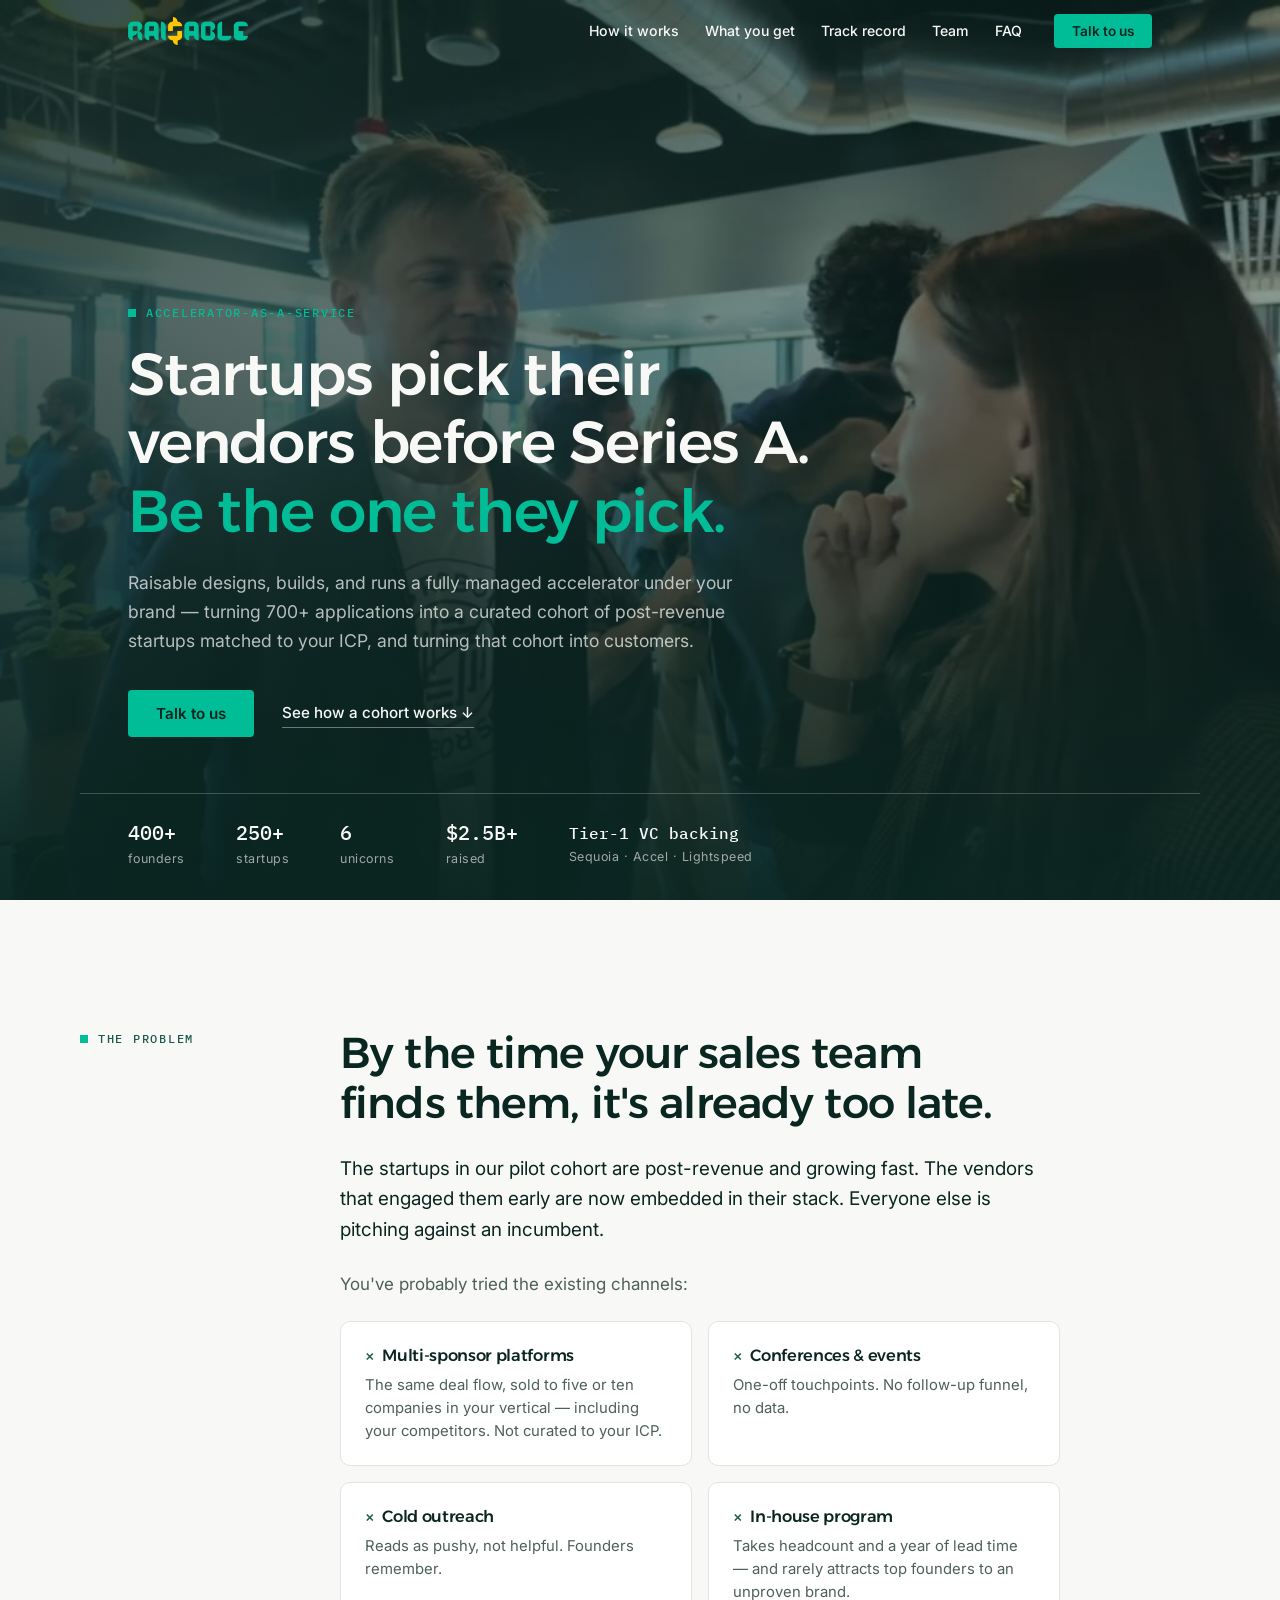
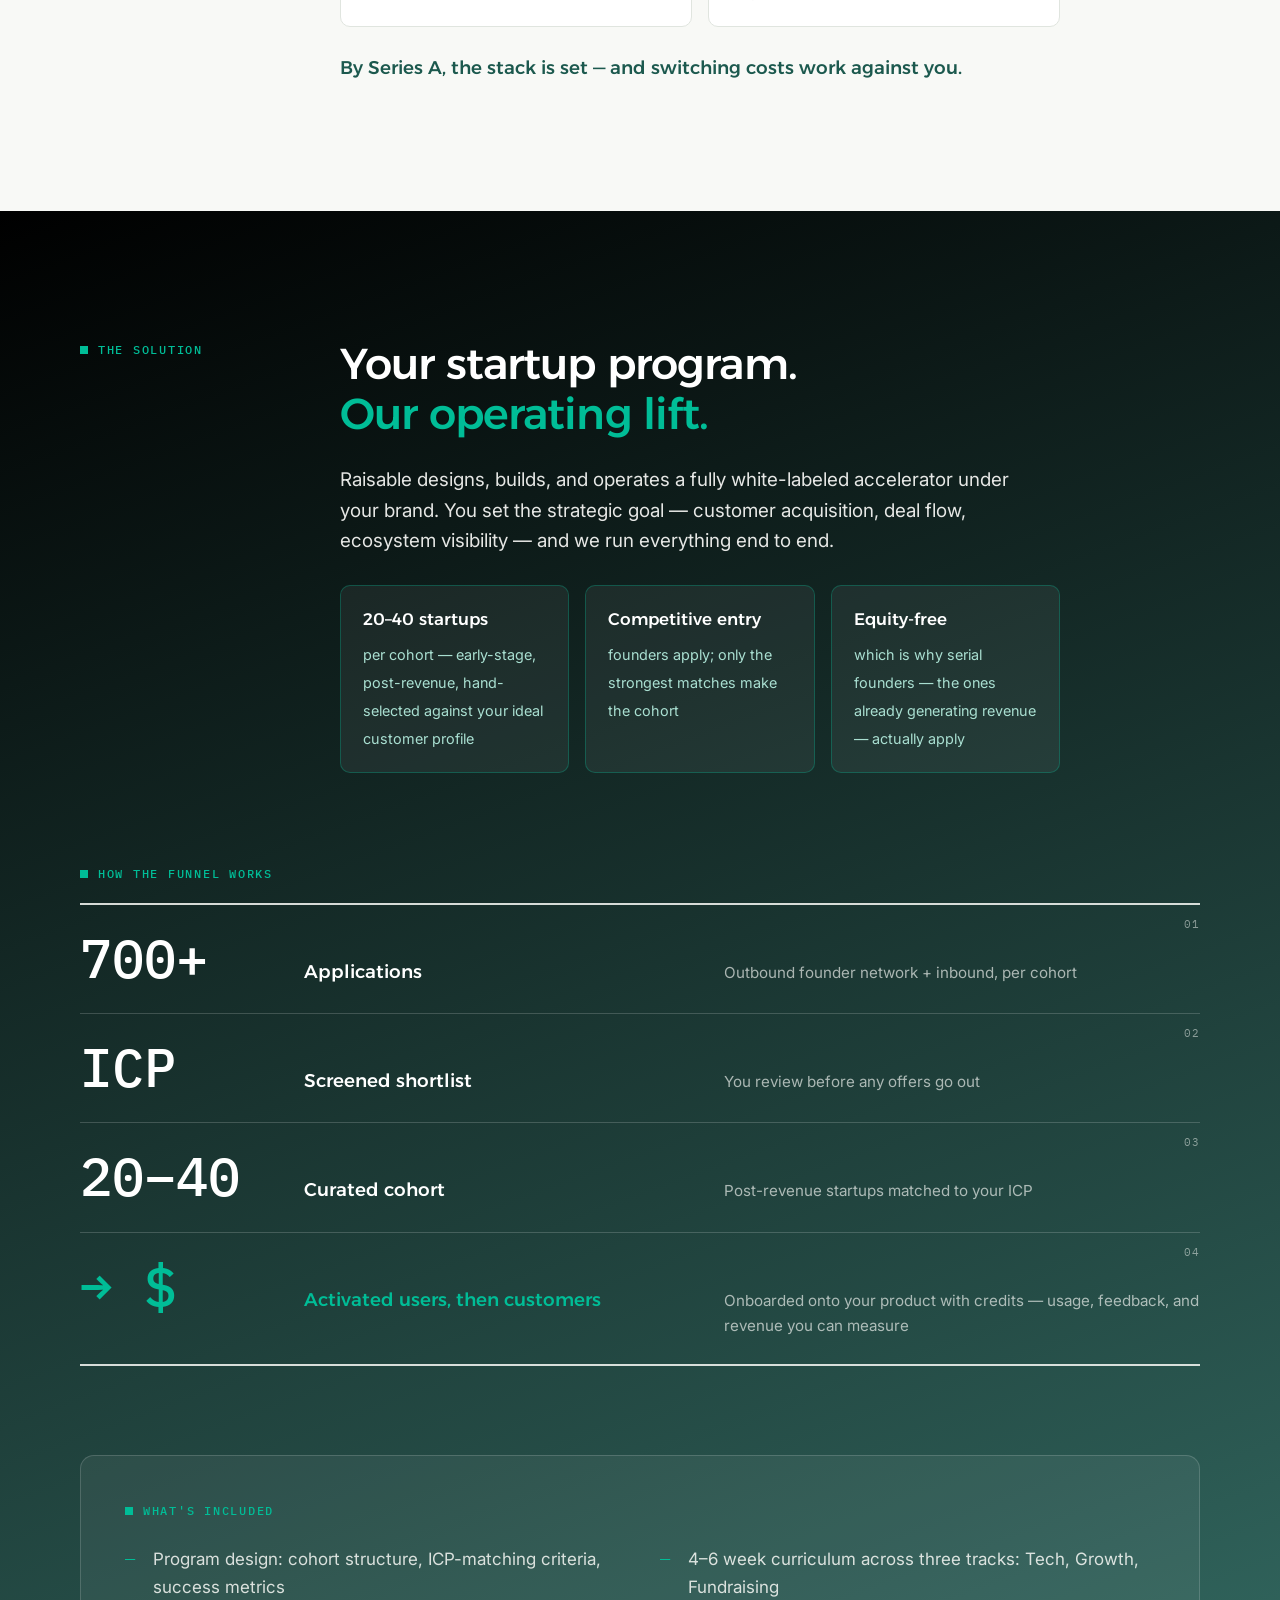
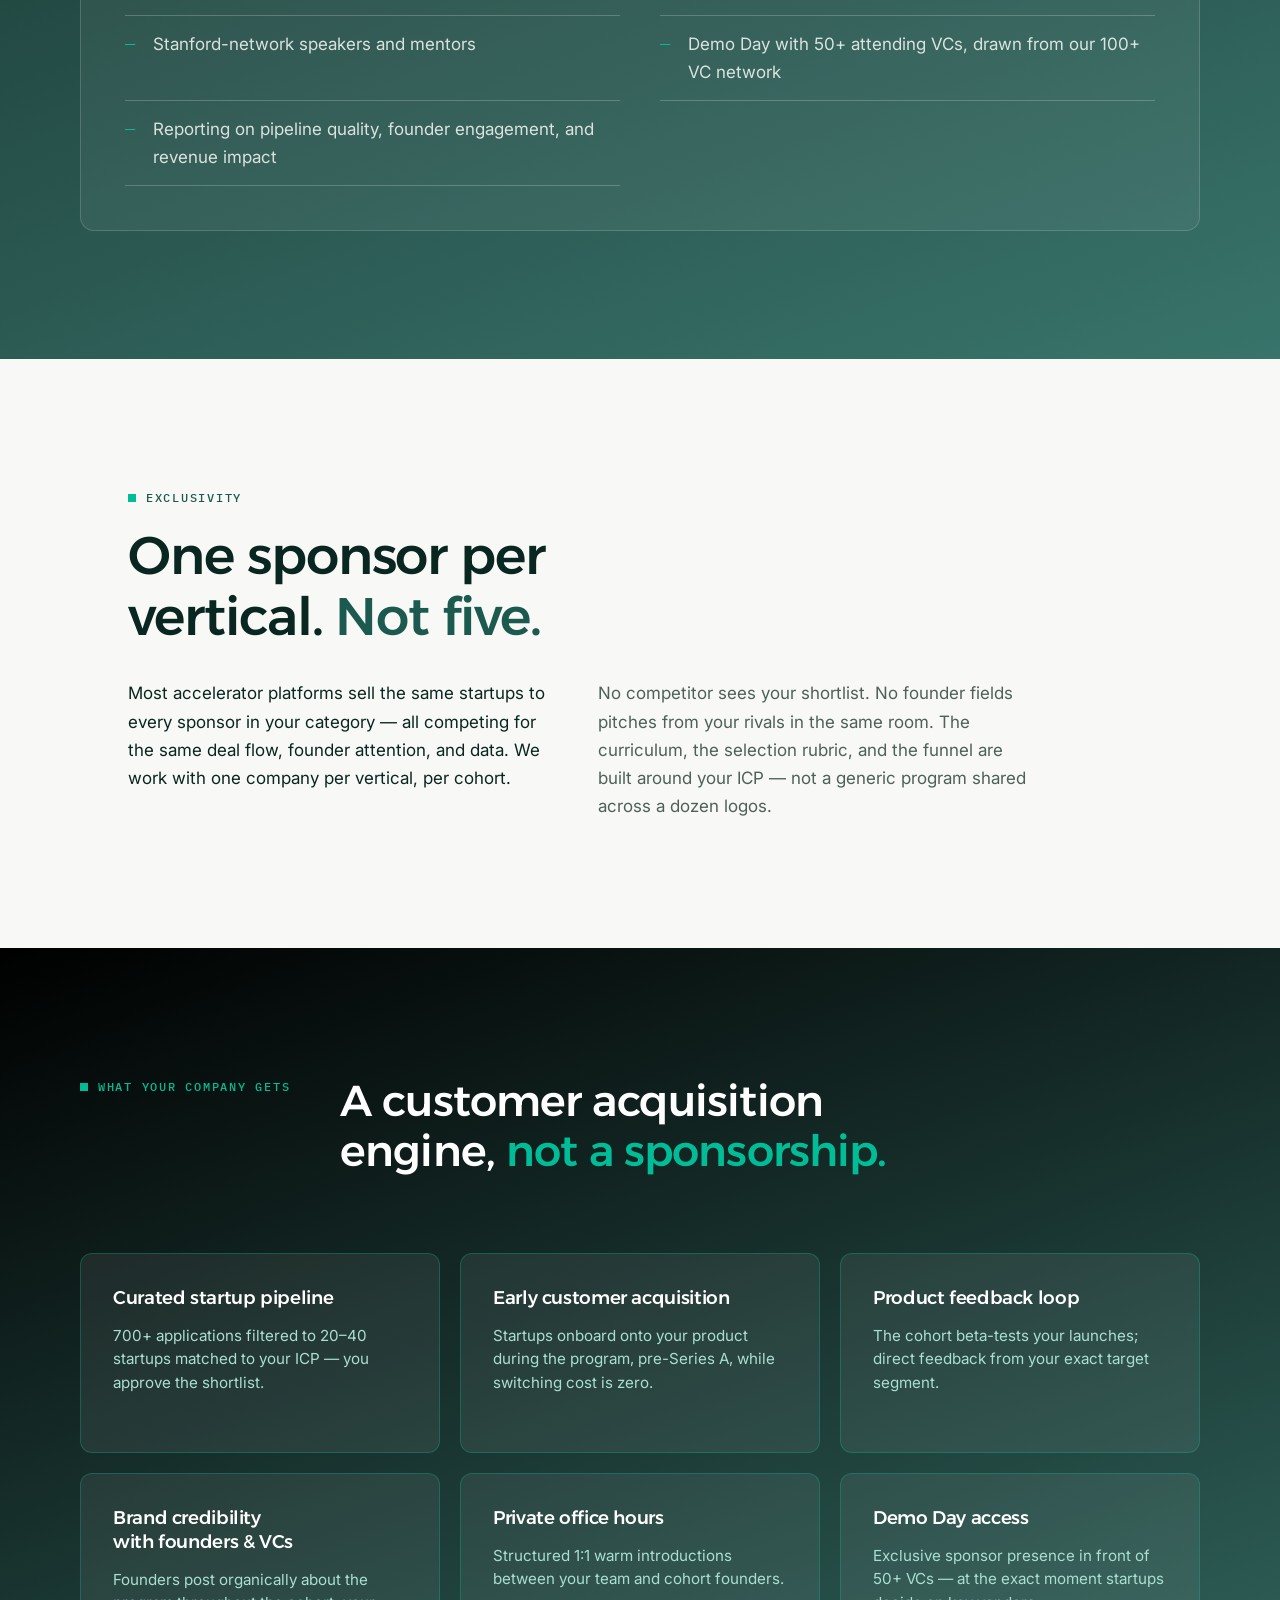
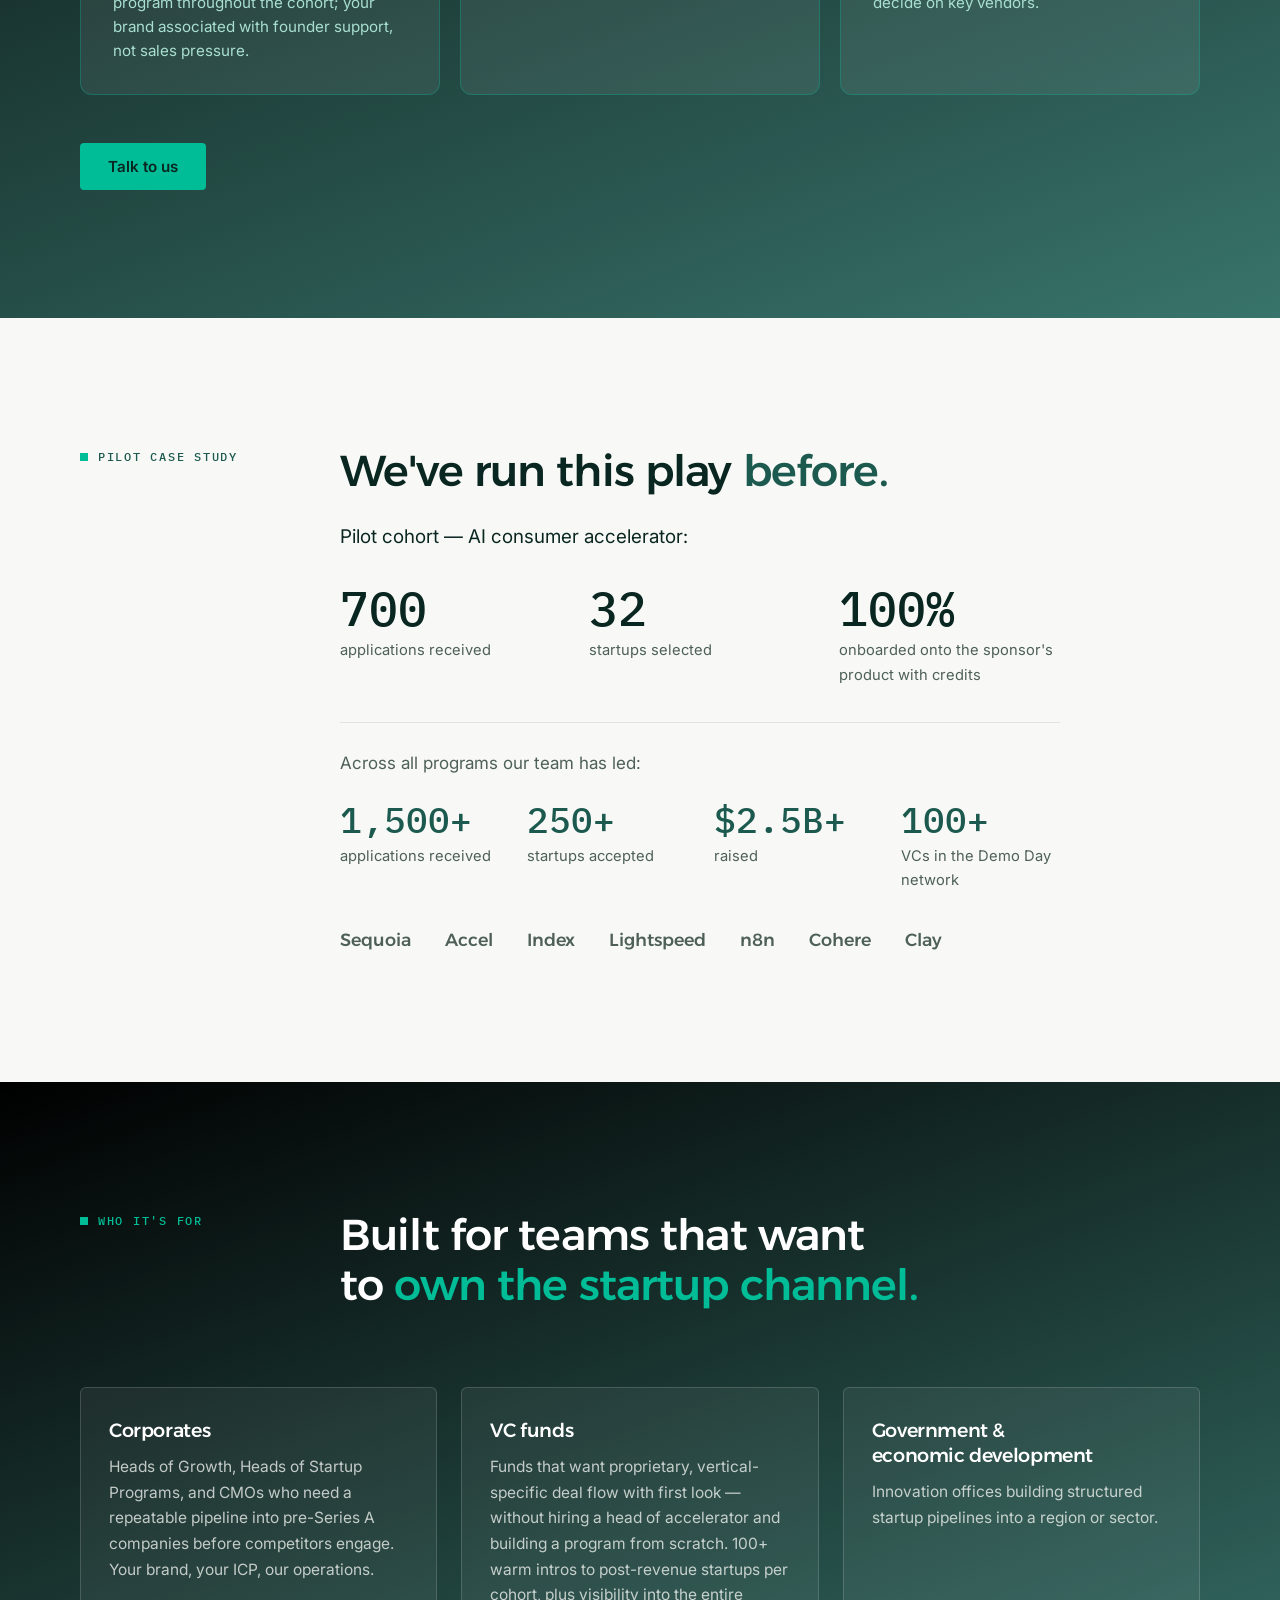
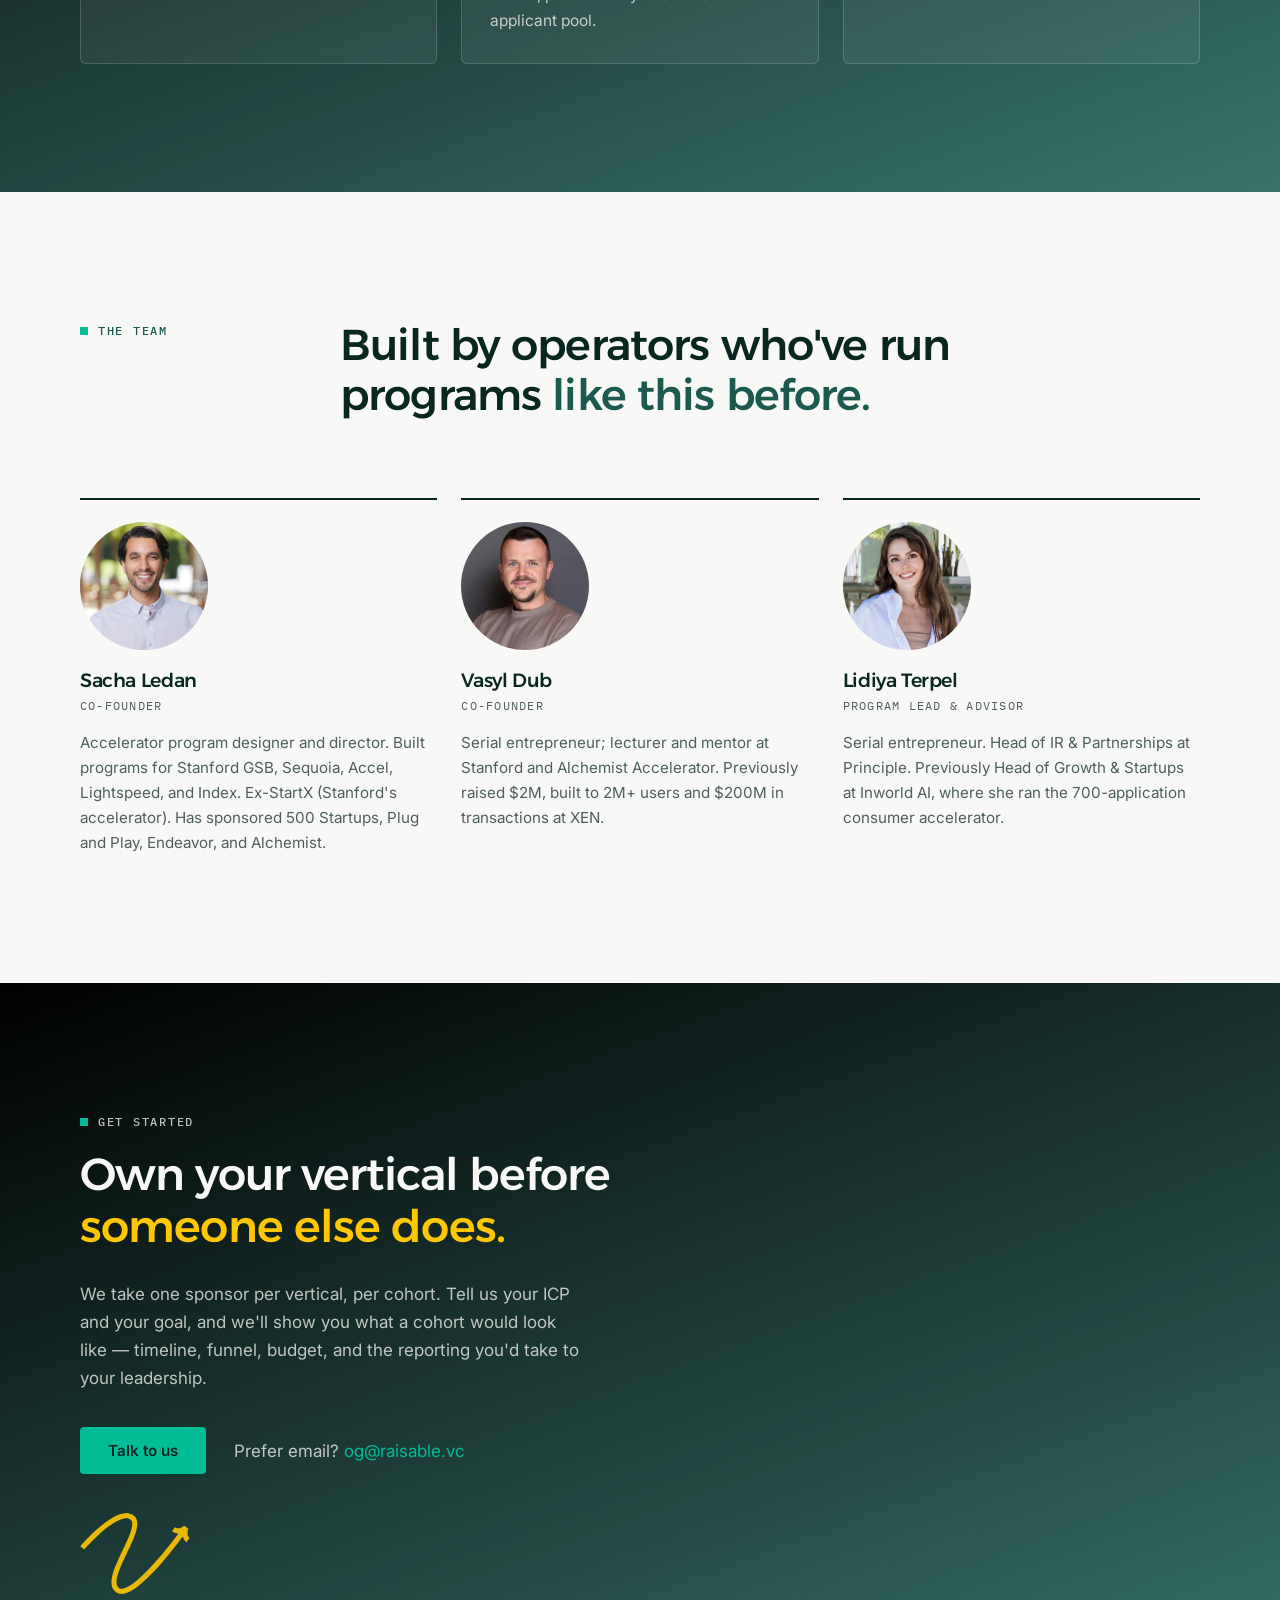
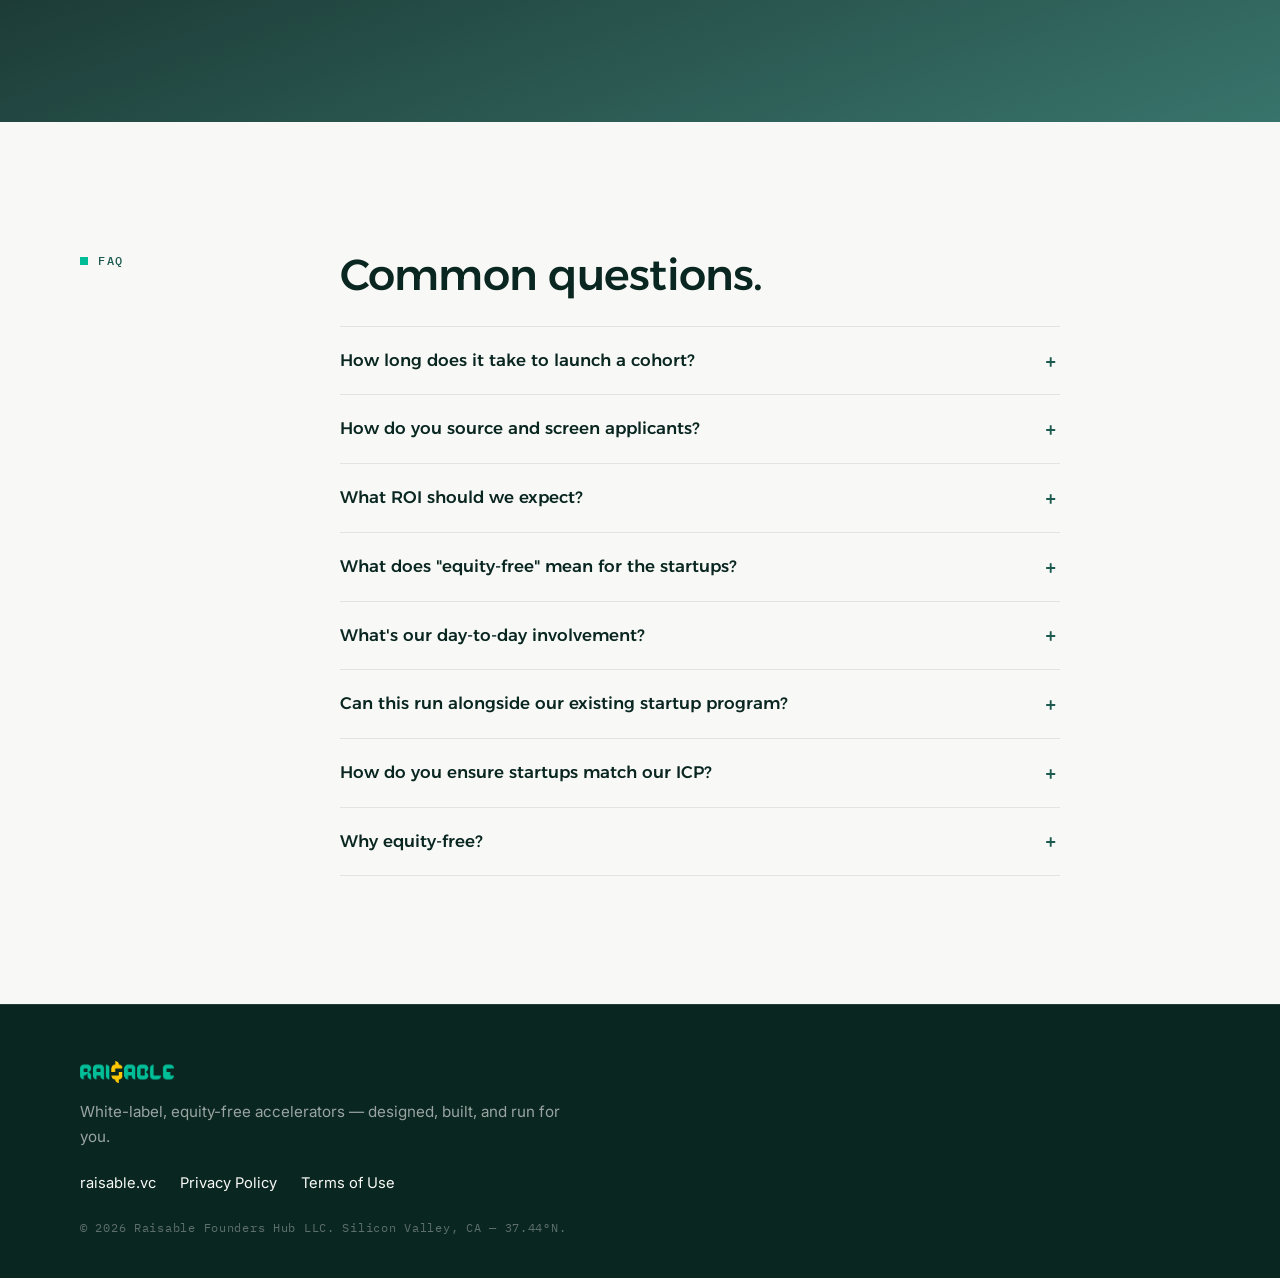
==== index.html @ c33eb579 "Break up text-heavy sections into scannable cards - Problem: four fired channels become a 2x2 card g" ====
<!DOCTYPE html>
<html lang="en">
<head>
  <meta charset="UTF-8">
  <meta name="viewport" content="width=device-width, initial-scale=1.0">
  <title>Accelerator-as-a-Service for Corporates &amp; VCs | Raisable</title>
  <meta name="description" content="Raisable designs and runs white-label, equity-free accelerators. Turn 700+ startup applications into a curated cohort — and the cohort into your customers.">
  <link rel="canonical" href="https://accelerator.raisable.vc/">
  <meta property="og:type" content="website">
  <meta property="og:title" content="Startups pick their vendors before Series A. Be the one they pick.">
  <meta property="og:description" content="Raisable designs and runs white-label, equity-free accelerators. Turn 700+ startup applications into a curated cohort — and the cohort into your customers.">
  <meta property="og:image" content="assets/video/hero-poster.jpg">
  <link rel="icon" href="data:image/svg+xml,%3Csvg xmlns='http://www.w3.org/2000/svg' viewBox='0 0 32 32'%3E%3Crect width='32' height='32' rx='7' fill='%230A2621'/%3E%3Ctext x='16' y='23' font-family='Arial,sans-serif' font-size='19' font-weight='700' fill='%2300BD97' text-anchor='middle'%3ER%3C/text%3E%3C/svg%3E">
  <link rel="preconnect" href="https://fonts.googleapis.com">
  <link rel="preconnect" href="https://fonts.gstatic.com" crossorigin>
  <link href="https://fonts.googleapis.com/css2?family=Alexandria:wght@400;500;600;700&family=Inter:wght@400;500;600&family=IBM+Plex+Mono:wght@400;500&display=swap" rel="stylesheet">
  <link rel="stylesheet" href="assets/css/style.css">
</head>
<body>

  <a class="skip-link" href="#main">Skip to content</a>

  <header class="nav" id="nav">
    <div class="nav-inner">
      <a class="nav-logo" href="#top" aria-label="Raisable — home">
        <img src="assets/img/logo.png" alt="Raisable" width="122" height="28">
      </a>
      <nav class="nav-links" id="nav-menu" aria-label="Page sections">
        <a href="#how">How it works</a>
        <a href="#deliverables">What you get</a>
        <a href="#track-record">Track record</a>
        <a href="#team">Team</a>
        <a href="#faq">FAQ</a>
      </nav>
      <button class="btn btn-nav" type="button" data-open-form>Talk to us</button>
      <button class="nav-toggle" type="button" aria-expanded="false" aria-controls="nav-menu" aria-label="Menu">
        <span></span><span></span>
      </button>
    </div>
  </header>

  <main id="main">

    <!-- ============ 1 · HERO ============ -->
    <section class="hero" id="top">
      <div class="hero-media" aria-hidden="true">
        <video id="hero-video" autoplay muted loop playsinline preload="metadata"
               poster="assets/video/hero-poster.jpg">
          <source src="assets/video/hero.mp4" type="video/mp4">
        </video>
        <div class="hero-scrim"></div>
      </div>

      <div class="hero-content">
        <p class="eyebrow eyebrow-light">Accelerator-as-a-Service</p>
        <h1>Startups pick their vendors before&nbsp;Series&nbsp;A.<br>
          <em>Be the one they pick.</em></h1>
        <p class="hero-sub">Raisable designs, builds, and runs a fully managed accelerator under
          your brand — turning 700+ applications into a curated cohort of post-revenue startups
          matched to your ICP, and turning that cohort into customers.</p>
        <div class="hero-actions">
          <button class="btn btn-primary" type="button" data-open-form>Talk to us</button>
          <a class="link-arrow" href="#how">See how a cohort works&nbsp;↓</a>
        </div>
      </div>

      <div class="hero-proof" role="group" aria-label="Track record">
        <div class="proof-item"><strong>400+</strong><span>founders</span></div>
        <div class="proof-item"><strong>250+</strong><span>startups</span></div>
        <div class="proof-item"><strong>6</strong><span>unicorns</span></div>
        <div class="proof-item"><strong>$2.5B+</strong><span>raised</span></div>
        <div class="proof-item proof-wide"><strong>Tier-1 VC backing</strong><span>Sequoia&nbsp;· Accel&nbsp;· Lightspeed</span></div>
      </div>
    </section>

    <!-- ============ 2 · PROBLEM ============ -->
    <section class="section" id="problem">
      <div class="section-grid">
        <div class="section-label">
          <p class="eyebrow">The problem</p>
        </div>
        <div class="section-body">
          <h2>By the time your sales team finds them, it's already too&nbsp;late.</h2>
          <p class="lede">The startups in our pilot cohort are post-revenue and growing fast.
            The vendors that engaged them early are now embedded in their stack.
            Everyone else is pitching against an incumbent.</p>
          <p class="quiet">You've probably tried the existing channels:</p>
          <div class="fired-grid">
            <article class="fired-card">
              <h3><span aria-hidden="true">×</span> Multi-sponsor platforms</h3>
              <p>The same deal flow, sold to five or ten companies in your vertical —
                including your competitors. Not curated to your ICP.</p>
            </article>
            <article class="fired-card">
              <h3><span aria-hidden="true">×</span> Conferences &amp; events</h3>
              <p>One-off touchpoints. No follow-up funnel, no data.</p>
            </article>
            <article class="fired-card">
              <h3><span aria-hidden="true">×</span> Cold outreach</h3>
              <p>Reads as pushy, not helpful. Founders remember.</p>
            </article>
            <article class="fired-card">
              <h3><span aria-hidden="true">×</span> In-house program</h3>
              <p>Takes headcount and a year of lead time — and rarely attracts top founders
                to an unproven brand.</p>
            </article>
          </div>
          <p class="kicker">By Series A, the stack is set — and switching costs work against you.</p>
        </div>
      </div>
    </section>

    <!-- ============ 3 · SOLUTION + FUNNEL ============ -->
    <section class="section section-dark" id="how">
      <div class="section-grid">
        <div class="section-label">
          <p class="eyebrow">The solution</p>
        </div>
        <div class="section-body">
          <h2>Your startup program. <em>Our operating lift.</em></h2>
          <p class="lede">Raisable designs, builds, and operates a fully white-labeled accelerator
            under your brand. You set the strategic goal — customer acquisition, deal flow,
            ecosystem visibility — and we run everything end to end.</p>
          <div class="fact-chips">
            <div class="fact-chip">
              <strong>20–40 startups</strong>
              <span>per cohort — early-stage, post-revenue, hand-selected against your ideal
                customer profile</span>
            </div>
            <div class="fact-chip">
              <strong>Competitive entry</strong>
              <span>founders apply; only the strongest matches make the cohort</span>
            </div>
            <div class="fact-chip">
              <strong>Equity-free</strong>
              <span>which is why serial founders — the ones already generating revenue —
                actually apply</span>
            </div>
          </div>
        </div>
      </div>

      <!-- Signature: the funnel ledger -->
      <div class="funnel" role="group" aria-label="How the funnel works">
        <p class="funnel-title eyebrow">How the funnel works</p>
        <ol class="funnel-ledger">
          <li class="funnel-row">
            <span class="funnel-num" data-count="700" data-suffix="+">700+</span>
            <span class="funnel-stage">Applications</span>
            <span class="funnel-note">Outbound founder network + inbound, per cohort</span>
          </li>
          <li class="funnel-row">
            <span class="funnel-num">ICP</span>
            <span class="funnel-stage">Screened shortlist</span>
            <span class="funnel-note">You review before any offers go out</span>
          </li>
          <li class="funnel-row">
            <span class="funnel-num" data-count="40" data-prefix="20–">20–40</span>
            <span class="funnel-stage">Curated cohort</span>
            <span class="funnel-note">Post-revenue startups matched to your ICP</span>
          </li>
          <li class="funnel-row funnel-row-accent">
            <span class="funnel-num">→ $</span>
            <span class="funnel-stage">Activated users, then customers</span>
            <span class="funnel-note">Onboarded onto your product with credits — usage, feedback,
              and revenue you can measure</span>
          </li>
        </ol>
      </div>

      <div class="included-panel">
        <p class="eyebrow">What's included</p>
        <ul class="included-list">
          <li>Program design: cohort structure, ICP-matching criteria, success metrics</li>
          <li>4–6 week curriculum across three tracks: Tech, Growth, Fundraising</li>
          <li>Stanford-network speakers and mentors</li>
          <li>Demo Day with 50+ attending VCs, drawn from our 100+ VC network</li>
          <li>Reporting on pipeline quality, founder engagement, and revenue impact</li>
        </ul>
      </div>
    </section>

    <!-- ============ 4 · EXCLUSIVITY ============ -->
    <section class="section statement" id="exclusivity">
      <p class="eyebrow">Exclusivity</p>
      <h2 class="statement-h">One sponsor per vertical. <em>Not five.</em></h2>
      <div class="statement-cols">
        <p>Most accelerator platforms sell the same startups to every sponsor in your category —
          all competing for the same deal flow, founder attention, and data. We work with one
          company per vertical, per cohort.</p>
        <p>No competitor sees your shortlist. No founder fields pitches from your rivals in the
          same room. The curriculum, the selection rubric, and the funnel are built around your
          ICP — not a generic program shared across a dozen logos.</p>
      </div>
    </section>

    <!-- ============ 5 · WHAT YOU GET ============ -->
    <section class="section section-dark" id="deliverables">
      <div class="section-grid">
        <div class="section-label">
          <p class="eyebrow">What your company gets</p>
        </div>
        <div class="section-body">
          <h2>A customer acquisition engine, <em>not a sponsorship.</em></h2>
        </div>
      </div>
      <div class="deliv-grid">
        <article class="deliv-plate">
          <h3>Curated startup pipeline</h3>
          <p>700+ applications filtered to 20–40 startups matched to your ICP — you approve the shortlist.</p>
        </article>
        <article class="deliv-plate">
          <h3>Early customer acquisition</h3>
          <p>Startups onboard onto your product during the program, pre-Series A, while switching cost is zero.</p>
        </article>
        <article class="deliv-plate">
          <h3>Product feedback loop</h3>
          <p>The cohort beta-tests your launches; direct feedback from your exact target segment.</p>
        </article>
        <article class="deliv-plate">
          <h3>Brand credibility with founders &amp; VCs</h3>
          <p>Founders post organically about the program throughout the cohort; your brand associated with founder support, not sales pressure.</p>
        </article>
        <article class="deliv-plate">
          <h3>Private office hours</h3>
          <p>Structured 1:1 warm introductions between your team and cohort founders.</p>
        </article>
        <article class="deliv-plate">
          <h3>Demo Day access</h3>
          <p>Exclusive sponsor presence in front of 50+ VCs — at the exact moment startups decide on key vendors.</p>
        </article>
      </div>
      <div class="mid-cta">
        <button class="btn btn-primary" type="button" data-open-form>Talk to us</button>
      </div>
    </section>

    <!-- ============ 6 · PILOT CASE ============ -->
    <section class="section" id="track-record">
      <div class="section-grid">
        <div class="section-label">
          <p class="eyebrow">Pilot case study</p>
        </div>
        <div class="section-body">
          <h2>We've run this play <em>before.</em></h2>
          <p class="lede">Pilot cohort — AI consumer accelerator:</p>
          <div class="pilot-stats">
            <div class="pilot-stat">
              <strong><span data-count="700">700</span></strong>
              <span>applications received</span>
            </div>
            <div class="pilot-stat">
              <strong><span data-count="32">32</span></strong>
              <span>startups selected</span>
            </div>
            <div class="pilot-stat">
              <strong>100%</strong>
              <span>onboarded onto the sponsor's product with credits</span>
            </div>
          </div>
          <hr class="rule">
          <p class="quiet">Across all programs our team has led:</p>
          <div class="pilot-stats all-stats">
            <div class="pilot-stat">
              <strong><span data-count="1500" data-suffix="+">1,500+</span></strong>
              <span>applications received</span>
            </div>
            <div class="pilot-stat">
              <strong><span data-count="250" data-suffix="+">250+</span></strong>
              <span>startups accepted</span>
            </div>
            <div class="pilot-stat">
              <strong>$2.5B+</strong>
              <span>raised</span>
            </div>
            <div class="pilot-stat">
              <strong><span data-count="100" data-suffix="+">100+</span></strong>
              <span>VCs in the Demo Day network</span>
            </div>
          </div>
          <div class="logo-row" role="group" aria-label="Organizations our team has built for and partnered with">
            <span>Sequoia</span><span>Accel</span><span>Index</span><span>Lightspeed</span>
            <span>n8n</span><span>Cohere</span><span>Clay</span>
          </div>
        </div>
      </div>
    </section>

    <!-- ============ 7 · WHO IT'S FOR ============ -->
    <section class="section section-dark" id="who">
      <div class="section-grid">
        <div class="section-label">
          <p class="eyebrow">Who it's for</p>
        </div>
        <div class="section-body">
          <h2>Built for teams that want to <em>own the startup channel.</em></h2>
        </div>
      </div>
      <div class="who-grid">
        <article class="who-card">
          <h3>Corporates</h3>
          <p>Heads of Growth, Heads of Startup Programs, and CMOs who need a repeatable pipeline
            into pre-Series A companies before competitors engage. Your brand, your ICP,
            our operations.</p>
        </article>
        <article class="who-card">
          <h3>VC funds</h3>
          <p>Funds that want proprietary, vertical-specific deal flow with first look — without
            hiring a head of accelerator and building a program from scratch. 100+ warm intros to
            post-revenue startups per cohort, plus visibility into the entire applicant pool.</p>
        </article>
        <article class="who-card">
          <h3>Government &amp; economic development</h3>
          <p>Innovation offices building structured startup pipelines into a region or sector.</p>
        </article>
      </div>
    </section>

    <!-- ============ 8 · TEAM ============ -->
    <section class="section" id="team">
      <div class="section-grid">
        <div class="section-label">
          <p class="eyebrow">The team</p>
        </div>
        <div class="section-body">
          <h2>Built by operators who've run programs <em>like this before.</em></h2>
        </div>
      </div>
      <div class="team-grid">
        <article class="team-card">
          <img class="team-photo" src="assets/img/team-sacha.jpg" alt="Sacha Ledan" width="480" height="480" loading="lazy">
          <h3>Sacha Ledan</h3>
          <p class="team-role">Co-Founder</p>
          <p>Accelerator program designer and director. Built programs for Stanford GSB, Sequoia,
            Accel, Lightspeed, and Index. Ex-StartX (Stanford's accelerator). Has sponsored
            500 Startups, Plug and Play, Endeavor, and Alchemist.</p>
        </article>
        <article class="team-card">
          <img class="team-photo" src="assets/img/team-vasyl.jpg" alt="Vasyl Dub" width="480" height="480" loading="lazy">
          <h3>Vasyl Dub</h3>
          <p class="team-role">Co-Founder</p>
          <p>Serial entrepreneur; lecturer and mentor at Stanford and Alchemist Accelerator.
            Previously raised $2M, built to 2M+ users and $200M in transactions at XEN.</p>
        </article>
        <article class="team-card">
          <img class="team-photo" src="assets/img/team-lidiya.jpg" alt="Lidiya Terpel" width="480" height="480" loading="lazy">
          <h3>Lidiya Terpel</h3>
          <p class="team-role">Program Lead &amp; Advisor</p>
          <p>Serial entrepreneur. Head of IR &amp; Partnerships at Principle. Previously Head of
            Growth &amp; Startups at Inworld AI, where she ran the 700-application consumer
            accelerator.</p>
        </article>
      </div>
    </section>

    <!-- ============ 10 · CTA + FORM ============ -->
    <section class="closing" id="book">
      <div class="closing-inner">
        <div class="closing-copy">
          <p class="eyebrow eyebrow-light">Get started</p>
          <h2>Own your vertical before <em>someone else does.</em></h2>
          <p>We take one sponsor per vertical, per cohort. Tell us your ICP and your goal, and
            we'll show you what a cohort would look like — timeline, funnel, budget, and the
            reporting you'd take to your leadership.</p>
          <div class="closing-actions">
            <button class="btn btn-primary" type="button" data-open-form>Talk to us</button>
            <p class="closing-contact">Prefer email? <a href="mailto:og@raisable.vc">og@raisable.vc</a></p>
          </div>
          <img class="closing-arrow" src="assets/img/el-arrow-y.svg" alt="" width="110" height="81" aria-hidden="true">
        </div>
      </div>
    </section>

    <!-- ============ 11 · FAQ ============ -->
    <section class="section" id="faq">
      <div class="section-grid">
        <div class="section-label">
          <p class="eyebrow">FAQ</p>
        </div>
        <div class="section-body">
          <h2>Common questions.</h2>
          <div class="faq-list">
            <details>
              <summary>How long does it take to launch a cohort?</summary>
              <p>3–4 months to design, build, and market the program, including application review
                and cohort selection. The program itself runs 4–6 weeks.</p>
            </details>
            <details>
              <summary>How do you source and screen applicants?</summary>
              <p>Outbound sourcing through our founder network plus inbound applications, screened
                against your ICP criteria. You review the shortlist before any offers go out.</p>
            </details>
            <details>
              <summary>What ROI should we expect?</summary>
              <p>We build the program around a measurable funnel: applications → cohort → activated
                users of your product → revenue. You get reporting at each stage, and we define
                success metrics with you in the design phase — before you commit.</p>
            </details>
            <details>
              <summary>What does "equity-free" mean for the startups?</summary>
              <p>Startups pay nothing and give up no equity. They receive expert sessions, warm VC
                introductions, and partner credits. The program is funded by the sponsor.</p>
            </details>
            <details>
              <summary>What's our day-to-day involvement?</summary>
              <p>Minimal. We handle operations, programming, and founder communications. Your team
                shows up for private office hours, speaking slots, and Demo Day — structured
                touchpoints, not management.</p>
            </details>
            <details>
              <summary>Can this run alongside our existing startup program?</summary>
              <p>Yes. It's fully white-labeled under your brand and designed to complement, not
                replace, existing initiatives.</p>
            </details>
            <details>
              <summary>How do you ensure startups match our ICP?</summary>
              <p>ICP criteria are defined in the design phase. The application and screening rubric
                are built around them, and you approve the shortlist before offers are extended.</p>
            </details>
            <details>
              <summary>Why equity-free?</summary>
              <p>It's not just founder-friendly — it's better for you. Equity-taking programs create
                adverse selection: founders with traction won't accept dilution, so you get the
                ones who have no other option. Credit-only programs attract everyone and filter
                no one.</p>
              <p>Equity-free and sponsor-funded means: higher-quality founders (serial entrepreneurs
                with revenue), better brand perception (you're adding value first, which opens real
                commercial conversations), and aligned incentives (we help startups raise, so they
                grow into bigger customers of yours).</p>
            </details>
          </div>
        </div>
      </div>
    </section>

  </main>

  <footer class="footer">
    <div class="footer-inner">
      <img src="assets/img/logo.png" alt="Raisable" width="113" height="26">
      <p class="footer-tag">White-label, equity-free accelerators — designed, built, and run for you.</p>
      <div class="footer-links">
        <a href="https://raisable.vc" rel="noopener">raisable.vc</a>
        <a href="privacy.html">Privacy Policy</a>
        <a href="terms.html">Terms of Use</a>
      </div>
      <p class="footer-fine">© 2026 Raisable Founders Hub LLC. Silicon Valley, CA — 37.44°N.</p>
    </div>
  </footer>

  <dialog class="form-modal" id="form-modal" aria-labelledby="form-modal-title">
    <button class="modal-close" type="button" data-close-form aria-label="Close">×</button>
    <form class="lead-form" id="lead-form" action="https://formspree.io/f/mrewovpk" method="POST" novalidate>
      <h3 class="form-title" id="form-modal-title">Talk to us</h3>
      <p class="form-sub">Tell us your ICP and your goal — we'll get back to you within one
        business day.</p>
      <div class="field">
        <label for="f-name">Full name</label>
        <input id="f-name" name="name" type="text" autocomplete="name" required>
      </div>
      <div class="field">
        <label for="f-company">Company name</label>
        <input id="f-company" name="company" type="text" autocomplete="organization" required>
      </div>
      <div class="field">
        <label for="f-email">Work email</label>
        <input id="f-email" name="email" type="email" autocomplete="email" required>
      </div>
      <div class="field">
        <label for="f-message">About your request <span class="optional">(optional)</span></label>
        <textarea id="f-message" name="message" rows="4"
          placeholder="Your vertical, your ICP, what you'd want a cohort to achieve…"></textarea>
      </div>
      <input type="text" name="_gotcha" class="gotcha" tabindex="-1" autocomplete="off" aria-hidden="true">
      <input type="hidden" name="_subject" value="New request — Raisable Accelerator (Talk to us)">
      <button class="btn btn-primary btn-submit" type="submit">Send request</button>
      <p class="form-status" id="form-status" role="status" aria-live="polite"></p>
    </form>
  </dialog>

  <script src="assets/js/main.js"></script>
</body>
</html>
---- assets/css/style.css ----
/* ============================================================
   Raisable Founders Hub — Accelerator-as-a-Service
   Brand palette (logo book): forest #0A2621 · emerald #00BD97 ·
   yellow #FFC700 · orange #FF6B00 · mid-green #1C594E
   Type: Alexandria (display) · Inter (body) · IBM Plex Mono (data)
   ============================================================ */

:root {
  --paper: #F8F9F6;
  --white: #FFFFFF;
  --ink: #0A2621;
  --soft: #4E6058;
  --line: #E0E5DF;
  --teal: #00BD97;
  --teal-ink: #1C594E;
  --yellow: #FFC700;
  --night: #0A2621;
  --night-soft: rgba(248, 249, 246, 0.72);

  --font-display: "Alexandria", "Avenir Next", sans-serif;
  --font-body: "Inter", -apple-system, "Segoe UI", sans-serif;
  --font-mono: "IBM Plex Mono", "SF Mono", monospace;

  --w-content: 1120px;
  --pad-x: clamp(20px, 5vw, 48px);
}

* { margin: 0; padding: 0; box-sizing: border-box; }

html { scroll-behavior: smooth; }

body {
  font-family: var(--font-body);
  font-size: 17px;
  line-height: 1.65;
  color: var(--ink);
  background: var(--paper);
  -webkit-font-smoothing: antialiased;
}

img, video { max-width: 100%; display: block; }

a { color: var(--teal-ink); text-decoration: none; }
a:hover { text-decoration: underline; text-underline-offset: 3px; }

:focus-visible {
  outline: 2px solid var(--teal);
  outline-offset: 3px;
  border-radius: 2px;
}

.skip-link {
  position: absolute; left: -9999px; top: 0;
  background: var(--ink); color: var(--paper);
  padding: 10px 18px; z-index: 100;
}
.skip-link:focus { left: 12px; top: 12px; }

/* ---------- Typography ---------- */

h1, h2, h3 {
  font-family: var(--font-display);
  font-weight: 500;
  line-height: 1.16;
  letter-spacing: -0.02em;
  text-wrap: balance;
}

/* Alexandria has no italic — accent words carry color instead */
h1 em, h2 em {
  font-style: normal;
  font-weight: 500;
  color: var(--teal-ink);
}

h2 { font-size: clamp(1.8rem, 3.6vw, 2.7rem); margin-bottom: 0.6em; }
h3 { font-size: 1.2rem; line-height: 1.3; }

.eyebrow {
  font-family: var(--font-mono);
  font-size: 0.78rem;
  font-weight: 500;
  letter-spacing: 0.14em;
  text-transform: uppercase;
  color: var(--teal-ink);
  margin-bottom: 1.1rem;
}
.eyebrow::before {
  content: "";
  display: inline-block;
  width: 8px; height: 8px;
  background: var(--teal);
  margin-right: 10px;
  vertical-align: baseline;
}
.eyebrow-light { color: var(--teal); }

.lede { font-size: 1.18rem; line-height: 1.6; color: var(--ink); max-width: 58ch; }
.quiet { color: var(--soft); }
.kicker {
  font-family: var(--font-display);
  font-weight: 500;
  font-size: 1.15rem;
  color: var(--teal-ink);
  margin-top: 1.6rem;
}

/* ---------- Buttons ---------- */

.btn {
  display: inline-block;
  font-family: var(--font-body);
  font-weight: 600;
  font-size: 0.95rem;
  padding: 14px 28px;
  border: 0;
  border-radius: 4px;
  cursor: pointer;
  transition: background-color 0.18s ease, transform 0.18s ease;
}
.btn:hover { text-decoration: none; }

.btn-primary {
  background: var(--teal);
  color: var(--night);
}
.btn-primary:hover { background: #0BD5AC; transform: translateY(-1px); }

.btn-nav {
  background: var(--teal);
  color: var(--night);
  padding: 9px 18px;
  font-size: 0.85rem;
}
.btn-nav:hover { background: #0BD5AC; }

.link-arrow {
  font-size: 0.95rem;
  font-weight: 500;
  color: var(--paper);
  border-bottom: 1px solid rgba(248, 249, 246, 0.4);
  padding-bottom: 2px;
}
.link-arrow:hover { text-decoration: none; border-color: var(--paper); }

/* ---------- Nav ---------- */

.nav {
  position: fixed;
  top: 0; left: 0; right: 0;
  z-index: 50;
  transition: background-color 0.25s ease, box-shadow 0.25s ease;
}
.nav-inner {
  max-width: var(--w-content);
  margin: 0 auto;
  padding: 14px var(--pad-x);
  display: flex;
  align-items: center;
  gap: 32px;
}
.nav-logo img { height: 28px; width: auto; }
.nav-links {
  display: flex;
  gap: 26px;
  margin-left: auto;
}
.nav-links a {
  font-size: 0.88rem;
  font-weight: 500;
  color: var(--paper);
  transition: color 0.2s ease;
}
.nav-links a:hover { color: var(--teal); text-decoration: none; }

.nav.is-solid,
.nav.is-open {
  background: rgba(248, 249, 246, 0.92);
  backdrop-filter: blur(12px);
  box-shadow: 0 1px 0 var(--line);
}
.nav.is-solid .nav-links a,
.nav.is-open .nav-links a { color: var(--ink); }
.nav.is-solid .nav-links a:hover,
.nav.is-open .nav-links a:hover { color: var(--teal-ink); }

/* Hamburger (mobile menu) */
.nav-toggle {
  display: none;
  flex-direction: column;
  justify-content: center;
  gap: 6px;
  width: 40px;
  height: 40px;
  padding: 9px;
  border: 0;
  border-radius: 6px;
  background: transparent;
  cursor: pointer;
}
.nav-toggle span {
  display: block;
  height: 2px;
  width: 100%;
  background: var(--paper);
  border-radius: 2px;
  transition: transform 0.25s ease, background-color 0.25s ease;
}
.nav.is-solid .nav-toggle span,
.nav.is-open .nav-toggle span { background: var(--ink); }
.nav.is-open .nav-toggle span:first-child { transform: translateY(4px) rotate(45deg); }
.nav.is-open .nav-toggle span:last-child { transform: translateY(-4px) rotate(-45deg); }

/* ---------- Hero ---------- */

.hero {
  position: relative;
  min-height: 100svh;
  display: flex;
  flex-direction: column;
  justify-content: flex-end;
  color: var(--paper);
  overflow: hidden;
}

.hero-media {
  position: absolute;
  inset: 0;
  z-index: 0;
}
.hero-media video {
  width: 100%;
  height: 100%;
  object-fit: cover;
}
.hero-scrim {
  position: absolute;
  inset: 0;
  background:
    linear-gradient(to right,
      rgba(10, 38, 33, 0.55) 0%,
      rgba(10, 38, 33, 0.18) 60%,
      rgba(10, 38, 33, 0) 100%),
    linear-gradient(to bottom,
      rgba(10, 38, 33, 0.62) 0%,
      rgba(10, 38, 33, 0.44) 35%,
      rgba(10, 38, 33, 0.72) 72%,
      rgba(10, 38, 33, 0.94) 100%);
}

.hero-content {
  position: relative;
  z-index: 1;
  max-width: var(--w-content);
  width: 100%;
  margin: 0 auto;
  padding: 140px var(--pad-x) 56px;
}

.hero h1 {
  font-size: clamp(2.1rem, 5vw, 3.7rem);
  font-weight: 500;
  max-width: 20ch;
}
.hero h1 em { color: var(--teal); }

.hero-sub {
  margin-top: 1.4rem;
  max-width: 56ch;
  font-size: 1.1rem;
  color: var(--night-soft);
}

.hero-actions {
  margin-top: 2.2rem;
  display: flex;
  align-items: center;
  gap: 28px;
  flex-wrap: wrap;
}

.hero-proof {
  position: relative;
  z-index: 1;
  max-width: var(--w-content);
  width: 100%;
  margin: 0 auto;
  padding: 22px var(--pad-x) 30px;
  border-top: 1px solid rgba(248, 249, 246, 0.22);
  display: flex;
  gap: clamp(24px, 4vw, 56px);
  flex-wrap: wrap;
}
.proof-item { display: flex; flex-direction: column; }
.proof-item strong {
  font-family: var(--font-mono);
  font-weight: 500;
  font-size: 1.25rem;
  font-variant-numeric: tabular-nums;
}
.proof-item span {
  font-size: 0.78rem;
  letter-spacing: 0.04em;
  color: rgba(248, 249, 246, 0.62);
}
.proof-wide strong { font-size: 1rem; padding-top: 4px; }

/* ---------- Sections ---------- */

.section {
  padding: clamp(72px, 10vw, 128px) var(--pad-x);
}
/* Dark gradient sections (alternating rhythm: hero dark → light → dark…) */
.section-dark {
  background: linear-gradient(160deg, #000000 0%, #38746B 100%);
  color: var(--paper);
}
.section-dark h2,
.section-dark h3,
.section-dark .funnel-stage { color: #FFFFFF; }
.section-dark h2 em { color: var(--teal); }
.section-dark .eyebrow { color: var(--teal); }
.section-dark .lede { color: rgba(248, 249, 246, 0.92); }
.section-dark .section-body p:not(.lede) { color: rgba(248, 249, 246, 0.78); }
.section-dark .quiet { color: rgba(248, 249, 246, 0.6); }
.section-dark .funnel-num { color: #FFFFFF; }
.section-dark .funnel-note { color: rgba(248, 249, 246, 0.65); }
.section-dark .funnel-ledger { border-top-color: rgba(248, 249, 246, 0.85); }
.section-dark .funnel-row { border-bottom-color: rgba(248, 249, 246, 0.18); }
.section-dark .funnel-row::before { color: rgba(248, 249, 246, 0.5); }
.section-dark .funnel-row-accent { border-bottom-color: rgba(248, 249, 246, 0.85); }
.section-dark .funnel-row-accent .funnel-num,
.section-dark .funnel-row-accent .funnel-stage { color: var(--teal); }
.section-dark .included-list { border-top-color: rgba(248, 249, 246, 0.22); }
.section-dark .included-list li {
  border-bottom-color: rgba(248, 249, 246, 0.22);
  color: rgba(248, 249, 246, 0.85);
}
.section-dark .deliv-plate {
  background: rgba(248, 249, 246, 0.07);
  border: 1px solid rgba(0, 189, 151, 0.3);
}
.section-dark .deliv-plate h3 { color: #FFFFFF; }
.section-dark .deliv-plate p { color: #A9DFD1; }
.section-dark .who-card {
  background: rgba(248, 249, 246, 0.06);
  border-color: rgba(248, 249, 246, 0.16);
}
.section-dark .who-card p { color: rgba(248, 249, 246, 0.75); }

.section-grid {
  max-width: var(--w-content);
  margin: 0 auto;
  display: grid;
  grid-template-columns: 220px 1fr;
  gap: 40px;
}
.section-grid + .section-grid { margin-top: clamp(48px, 6vw, 80px); }

.section-body { max-width: 720px; }
.section-body p + p { margin-top: 1rem; }
.section-body .quiet { margin-top: 1.6rem; }

.fired-grid {
  display: grid;
  grid-template-columns: 1fr 1fr;
  gap: 16px;
  margin-top: 1.4rem;
}
.fired-card {
  background: var(--white);
  border: 1px solid var(--line);
  border-radius: 10px;
  padding: 22px 24px;
}
.fired-card h3 {
  font-size: 1.02rem;
  margin-bottom: 0.5rem;
}
.fired-card h3 span {
  font-family: var(--font-mono);
  color: var(--teal-ink);
  margin-right: 4px;
}
.fired-card p { color: var(--soft); font-size: 0.93rem; line-height: 1.55; }

.fact-chips {
  display: grid;
  grid-template-columns: repeat(3, 1fr);
  gap: 16px;
  margin-top: 1.8rem;
}
.fact-chip {
  background: rgba(248, 249, 246, 0.06);
  border: 1px solid rgba(0, 189, 151, 0.3);
  border-radius: 10px;
  padding: 20px 22px;
}
.fact-chip strong {
  display: block;
  font-family: var(--font-display);
  font-weight: 500;
  font-size: 1.05rem;
  color: #FFFFFF;
  margin-bottom: 0.4rem;
}
.fact-chip span {
  color: #A9DFD1;
  font-size: 0.9rem;
  line-height: 1.55;
}

.included-panel {
  max-width: var(--w-content);
  margin: clamp(48px, 6vw, 80px) auto 0;
  background: rgba(248, 249, 246, 0.06);
  border: 1px solid rgba(248, 249, 246, 0.16);
  border-radius: 14px;
  padding: clamp(26px, 3.5vw, 44px);
}
.included-panel .eyebrow { margin-bottom: 0.6rem; }
.included-list {
  list-style: none;
  display: grid;
  grid-template-columns: 1fr 1fr;
  column-gap: 40px;
}
.included-list li {
  padding: 14px 0 14px 28px;
  border-bottom: 1px solid rgba(248, 249, 246, 0.14);
  position: relative;
}
.included-list li::before {
  content: "—";
  position: absolute;
  left: 0;
  font-family: var(--font-mono);
  color: var(--teal);
}

/* ---------- Funnel ledger (signature) ---------- */

.funnel {
  max-width: var(--w-content);
  margin: clamp(56px, 7vw, 96px) auto;
}
.funnel-title { margin-bottom: 0; }

.funnel-ledger {
  list-style: none;
  counter-reset: stage;
  border-top: 2px solid var(--ink);
  margin-top: 1.2rem;
}
.funnel-row {
  counter-increment: stage;
  display: grid;
  grid-template-columns: 200px 1fr 1.2fr;
  align-items: baseline;
  gap: 24px;
  padding: 26px 0;
  border-bottom: 1px solid var(--line);
  position: relative;
}
.funnel-row::before {
  content: "0" counter(stage);
  position: absolute;
  right: 0;
  top: 10px;
  font-family: var(--font-mono);
  font-size: 0.7rem;
  color: var(--soft);
  letter-spacing: 0.1em;
}
.funnel-num {
  font-family: var(--font-mono);
  font-weight: 500;
  font-size: clamp(2rem, 4.5vw, 3.4rem);
  font-variant-numeric: tabular-nums;
  line-height: 1;
  white-space: nowrap;
}
.funnel-stage {
  font-family: var(--font-display);
  font-size: 1.15rem;
  font-weight: 500;
}
.funnel-note { color: var(--soft); font-size: 0.95rem; }

.funnel-row-accent { border-bottom: 2px solid var(--ink); }
.funnel-row-accent .funnel-num,
.funnel-row-accent .funnel-stage { color: var(--teal-ink); }

/* ---------- Statement (exclusivity) ---------- */

.statement {
  max-width: var(--w-content);
  margin: 0 auto;
}
.statement-h {
  font-size: clamp(2rem, 4.6vw, 3.3rem);
  max-width: 18ch;
}
.statement-h em { color: var(--teal-ink); }
.statement-cols {
  margin-top: 2rem;
  display: grid;
  grid-template-columns: 1fr 1fr;
  gap: 40px;
  max-width: 900px;
  color: var(--soft);
}
.statement-cols p:first-child { color: var(--ink); }

/* ---------- Deliverables table ---------- */

.deliv-grid {
  max-width: var(--w-content);
  margin: clamp(32px, 4vw, 56px) auto 0;
  display: grid;
  grid-template-columns: repeat(3, 1fr);
  gap: 20px;
}
.deliv-plate {
  background: #E7F5EE;
  border-radius: 12px;
  padding: clamp(24px, 2.5vw, 34px);
  min-height: 200px;
  display: flex;
  flex-direction: column;
  justify-content: flex-start;
  gap: 14px;
}
.deliv-plate h3 {
  font-size: 1.15rem;
  color: var(--ink);
}
.deliv-plate p {
  color: var(--teal-ink);
  font-size: 0.95rem;
  line-height: 1.55;
}

.mid-cta {
  max-width: var(--w-content);
  margin: 48px auto 0;
}

/* ---------- Pilot stats ---------- */

.pilot-stats {
  display: grid;
  grid-template-columns: repeat(3, 1fr);
  gap: 28px;
  margin: 2rem 0;
}
.pilot-stat { display: flex; flex-direction: column; gap: 6px; }
.pilot-stat strong {
  font-family: var(--font-mono);
  font-weight: 500;
  font-size: clamp(2.2rem, 4vw, 3rem);
  font-variant-numeric: tabular-nums;
  line-height: 1;
  color: var(--ink);
}
.pilot-stat > span:last-child { color: var(--soft); font-size: 0.92rem; }

.rule {
  border: 0;
  border-top: 1px solid var(--line);
  margin: 2.2rem 0 0;
}
.all-stats {
  grid-template-columns: repeat(4, 1fr);
  margin: 1.6rem 0 0;
}
.all-stats strong { font-size: clamp(1.7rem, 2.8vw, 2.3rem); color: var(--teal-ink); }
.logo-row {
  display: flex;
  flex-wrap: wrap;
  gap: 14px 34px;
  margin-top: 2rem;
}
.logo-row span {
  font-family: var(--font-display);
  font-weight: 500;
  font-size: 1.1rem;
  color: var(--soft);
}

/* ---------- Who it's for ---------- */

.who-grid {
  max-width: var(--w-content);
  margin: clamp(32px, 4vw, 56px) auto 0;
  display: grid;
  grid-template-columns: repeat(3, 1fr);
  gap: 24px;
}
.who-card {
  background: var(--paper);
  border: 1px solid var(--line);
  border-radius: 6px;
  padding: 30px 28px;
}
.who-card h3 { margin-bottom: 0.7rem; }
.who-card p { color: var(--soft); font-size: 0.97rem; }

/* ---------- Team ---------- */

.team-grid {
  max-width: var(--w-content);
  margin: clamp(32px, 4vw, 56px) auto 0;
  display: grid;
  grid-template-columns: repeat(3, 1fr);
  gap: 24px;
}
.team-card {
  border-top: 2px solid var(--ink);
  padding-top: 22px;
}
.team-photo {
  width: 128px;
  height: 128px;
  object-fit: cover;
  border-radius: 50%;
  margin-bottom: 18px;
}
.team-card h3 { margin-bottom: 2px; }
.team-role {
  font-family: var(--font-mono);
  font-size: 0.78rem;
  text-transform: uppercase;
  letter-spacing: 0.1em;
  color: var(--soft);
  margin-bottom: 0.9rem;
}
.team-card p:last-child { color: var(--soft); font-size: 0.95rem; }

/* ---------- Closing CTA + form ---------- */

.closing {
  background: linear-gradient(160deg, #000000 0%, #38746B 100%);
  color: var(--paper);
  padding: clamp(80px, 10vw, 130px) var(--pad-x);
}
.closing-inner {
  max-width: var(--w-content);
  margin: 0 auto;
}
.closing-copy { max-width: 640px; }
.closing-actions {
  margin-top: 2.2rem;
  display: flex;
  align-items: center;
  gap: 28px;
  flex-wrap: wrap;
}
.closing-actions .closing-contact { margin: 0; }
.closing h2 {
  font-size: clamp(1.9rem, 3.8vw, 2.8rem);
}
.closing h2 em { color: var(--yellow); }
.closing-copy p { color: rgba(248, 249, 246, 0.75); max-width: 46ch; }
.closing-copy p + p { margin-top: 1rem; }
.closing-contact a { color: var(--teal); }
.closing-arrow {
  margin-top: 2.4rem;
  opacity: 0.9;
}

/* ---------- Form modal ---------- */

.form-modal {
  background: #10312A;
  color: var(--paper);
  border: 1px solid rgba(248, 249, 246, 0.16);
  border-radius: 10px;
  padding: 0;
  width: min(520px, calc(100vw - 32px));
  margin: auto;
  box-shadow: 0 24px 80px rgba(10, 38, 33, 0.5);
}
.form-modal::backdrop {
  background: rgba(10, 38, 33, 0.65);
  backdrop-filter: blur(4px);
}
.form-modal[open] {
  animation: modal-in 0.28s cubic-bezier(0.2, 0.8, 0.3, 1);
}
.form-modal[open]::backdrop {
  animation: backdrop-in 0.28s ease;
}
@keyframes modal-in {
  from { opacity: 0; transform: translateY(16px) scale(0.97); }
  to   { opacity: 1; transform: none; }
}
@keyframes backdrop-in {
  from { opacity: 0; }
  to   { opacity: 1; }
}

.modal-close {
  position: absolute;
  top: 14px;
  right: 14px;
  z-index: 1;
  width: 34px;
  height: 34px;
  border: 0;
  border-radius: 50%;
  background: rgba(248, 249, 246, 0.08);
  color: var(--paper);
  font-size: 1.15rem;
  line-height: 1;
  cursor: pointer;
  transition: background-color 0.18s ease;
}
.modal-close:hover { background: rgba(248, 249, 246, 0.18); }

.form-sub {
  color: rgba(248, 249, 246, 0.65);
  font-size: 0.95rem;
  margin: -0.9rem 0 1.4rem;
}

.lead-form {
  padding: clamp(26px, 4vw, 38px);
}
.form-title {
  font-size: 1.3rem;
  margin-bottom: 1.4rem;
}
.field { margin-bottom: 1.1rem; }
.field label {
  display: block;
  font-family: var(--font-mono);
  font-size: 0.75rem;
  text-transform: uppercase;
  letter-spacing: 0.1em;
  color: rgba(248, 249, 246, 0.65);
  margin-bottom: 7px;
}
.field .optional { text-transform: none; letter-spacing: 0; color: rgba(248, 249, 246, 0.4); }
.field input,
.field textarea {
  width: 100%;
  font-family: var(--font-body);
  font-size: 1rem;
  color: var(--paper);
  background: rgba(248, 249, 246, 0.06);
  border: 1px solid rgba(248, 249, 246, 0.2);
  border-radius: 4px;
  padding: 12px 14px;
  transition: border-color 0.18s ease;
}
.field textarea { resize: vertical; }
.field input::placeholder,
.field textarea::placeholder { color: rgba(248, 249, 246, 0.35); }
.field input:focus,
.field textarea:focus {
  outline: none;
  border-color: var(--teal);
}
.field input.is-invalid,
.field textarea.is-invalid { border-color: #E0685A; }

.gotcha { position: absolute; left: -9999px; height: 0; width: 0; opacity: 0; }

.btn-submit { width: 100%; margin-top: 6px; }
.btn-submit[disabled] { opacity: 0.6; cursor: wait; }

.form-status { margin-top: 12px; font-size: 0.92rem; min-height: 1.4em; }
.form-status.ok { color: var(--teal); }
.form-status.err { color: #E0685A; }

/* ---------- FAQ ---------- */

.faq-list {
  border-top: 1px solid var(--line);
  margin-top: 0.5rem;
}
.faq-list details {
  border-bottom: 1px solid var(--line);
}
.faq-list summary {
  cursor: pointer;
  list-style: none;
  font-family: var(--font-display);
  font-size: 1.05rem;
  font-weight: 500;
  padding: 20px 40px 20px 0;
  position: relative;
}
.faq-list summary::-webkit-details-marker { display: none; }
.faq-list summary::after {
  content: "+";
  position: absolute;
  right: 4px;
  top: 50%;
  transform: translateY(-50%);
  font-family: var(--font-mono);
  font-size: 1.2rem;
  color: var(--teal-ink);
  transition: transform 0.2s ease;
}
.faq-list details[open] summary::after {
  content: "–";
}
.faq-list summary:hover { color: var(--teal-ink); }
.faq-list details p {
  color: var(--soft);
  padding: 0 0 20px;
  max-width: 62ch;
}
.faq-list details p + p { padding-top: 0; margin-top: -8px; }

/* ---------- Footer ---------- */

.footer {
  background: var(--night);
  color: rgba(248, 249, 246, 0.6);
  border-top: 1px solid rgba(248, 249, 246, 0.1);
  padding: 56px var(--pad-x) 40px;
}
.footer-inner {
  max-width: var(--w-content);
  margin: 0 auto;
}
.footer-inner img { height: 22px; width: auto; margin-bottom: 16px; }
.footer-tag { font-size: 0.95rem; max-width: 48ch; }
.footer-links {
  display: flex;
  flex-wrap: wrap;
  gap: 24px;
  margin: 22px 0;
}
.footer-links a { color: var(--paper); font-size: 0.92rem; }
.footer-links a:hover { color: var(--teal); }
.footer-fine {
  font-family: var(--font-mono);
  font-size: 0.75rem;
  letter-spacing: 0.06em;
  color: rgba(248, 249, 246, 0.35);
}

/* ---------- Legal pages ---------- */

.legal-main {
  max-width: 760px;
  margin: 0 auto;
  padding: 130px var(--pad-x) 90px;
}
.legal-main h1 { font-size: clamp(1.9rem, 4vw, 2.6rem); margin-bottom: 0.3em; }
.legal-updated {
  font-family: var(--font-mono);
  font-size: 0.78rem;
  color: var(--soft);
  margin-bottom: 2.4rem;
}
.legal-main h2 { font-size: 1.25rem; margin: 2.4rem 0 0.6rem; }
.legal-main p, .legal-main li { color: var(--soft); font-size: 0.98rem; }
.legal-main p + p { margin-top: 0.8rem; }
.legal-main ul { padding-left: 22px; margin: 0.6rem 0; }
.legal-main li { margin: 0.35rem 0; }

/* ---------- Reveal on scroll (Apple-style: rise + settle + focus) ---------- */

.reveal {
  opacity: 0;
  transform: translateY(30px) scale(0.985);
  filter: blur(7px);
  transition:
    opacity 0.9s cubic-bezier(0.16, 1, 0.3, 1),
    transform 0.9s cubic-bezier(0.16, 1, 0.3, 1),
    filter 0.9s cubic-bezier(0.16, 1, 0.3, 1);
  transition-delay: var(--reveal-delay, 0s);
}
.reveal.is-visible {
  opacity: 1;
  transform: none;
  filter: none;
}

/* ---------- Responsive ---------- */

@media (max-width: 900px) {
  .section-grid { grid-template-columns: 1fr; gap: 8px; }
  .statement-cols { grid-template-columns: 1fr; gap: 16px; }
  .who-grid, .team-grid { grid-template-columns: 1fr; }
  .team-card { max-width: 400px; }
  .pilot-stats { grid-template-columns: 1fr 1fr; }
  .all-stats { grid-template-columns: 1fr 1fr; }
  .deliv-grid { grid-template-columns: 1fr 1fr; }
  .deliv-plate { min-height: 180px; }
  .fact-chips { grid-template-columns: 1fr; }
  .included-list { grid-template-columns: 1fr; }
  .funnel-row {
    grid-template-columns: 1fr;
    gap: 6px;
    padding-right: 44px;
  }
  .nav-toggle { display: flex; }
  .nav-links {
    display: none;
    position: absolute;
    top: 100%;
    left: 0;
    right: 0;
    flex-direction: column;
    gap: 0;
    padding: 8px var(--pad-x) 18px;
    background: rgba(248, 249, 246, 0.98);
    box-shadow: 0 12px 24px rgba(10, 38, 33, 0.12);
  }
  .nav.is-open .nav-links { display: flex; }
  .nav-links a {
    color: var(--ink);
    padding: 13px 0;
    font-size: 1rem;
    border-bottom: 1px solid var(--line);
  }
  .nav-links a:last-child { border-bottom: 0; }
}

@media (max-width: 560px) {
  .nav-logo img { height: 15px; }
  .btn-nav { padding: 8px 12px; font-size: 0.78rem; }
  .pilot-stats { grid-template-columns: 1fr; }
  .all-stats { grid-template-columns: 1fr 1fr; }
  .deliv-grid { grid-template-columns: 1fr; }
  .deliv-plate { min-height: 0; }
  .fired-grid { grid-template-columns: 1fr; }
  .deliv-head { display: none; }
  .deliv-row { grid-template-columns: 1fr; gap: 8px; }
  .hero-proof { gap: 18px 28px; }
}

/* ---------- Reduced motion ---------- */

@media (prefers-reduced-motion: reduce) {
  html { scroll-behavior: auto; }
  .reveal { opacity: 1; transform: none; filter: none; transition: none; }
  .btn, .faq-list summary::after { transition: none; }
  .form-modal[open], .form-modal[open]::backdrop { animation: none; }
}
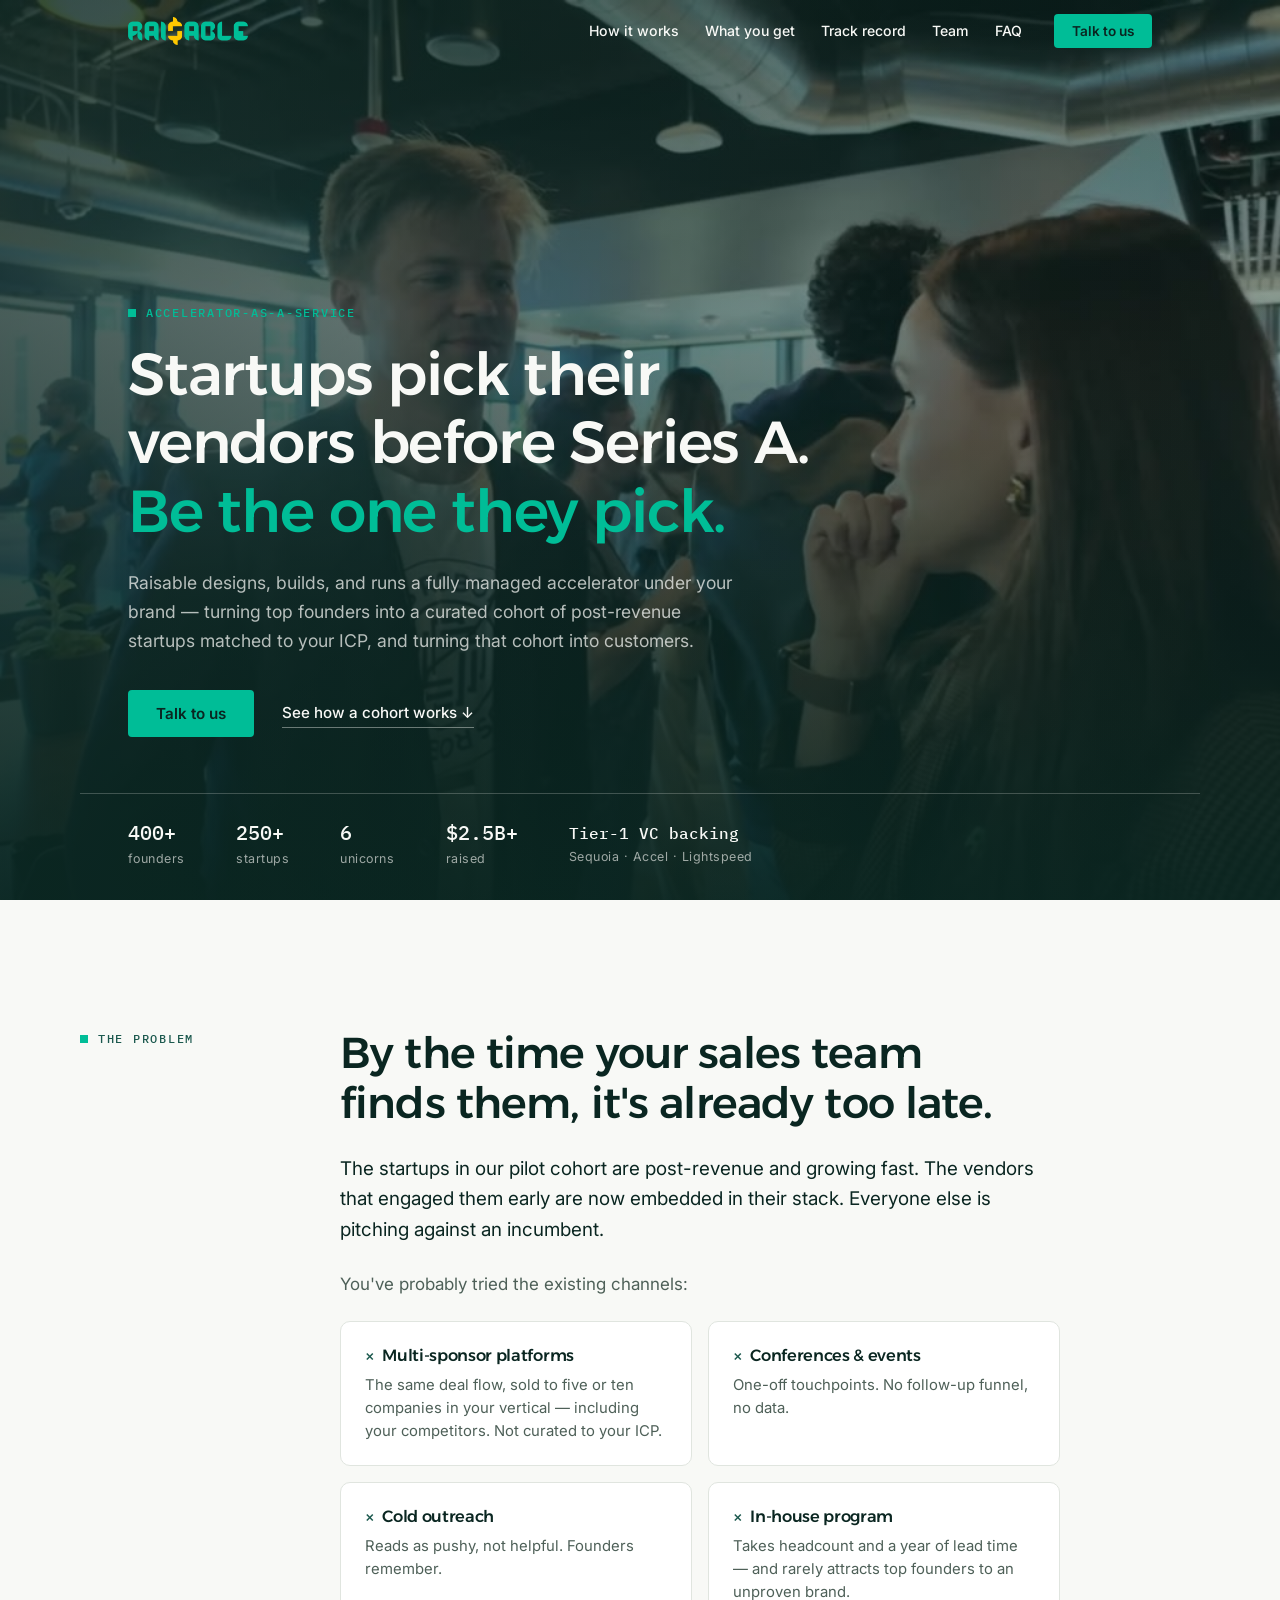
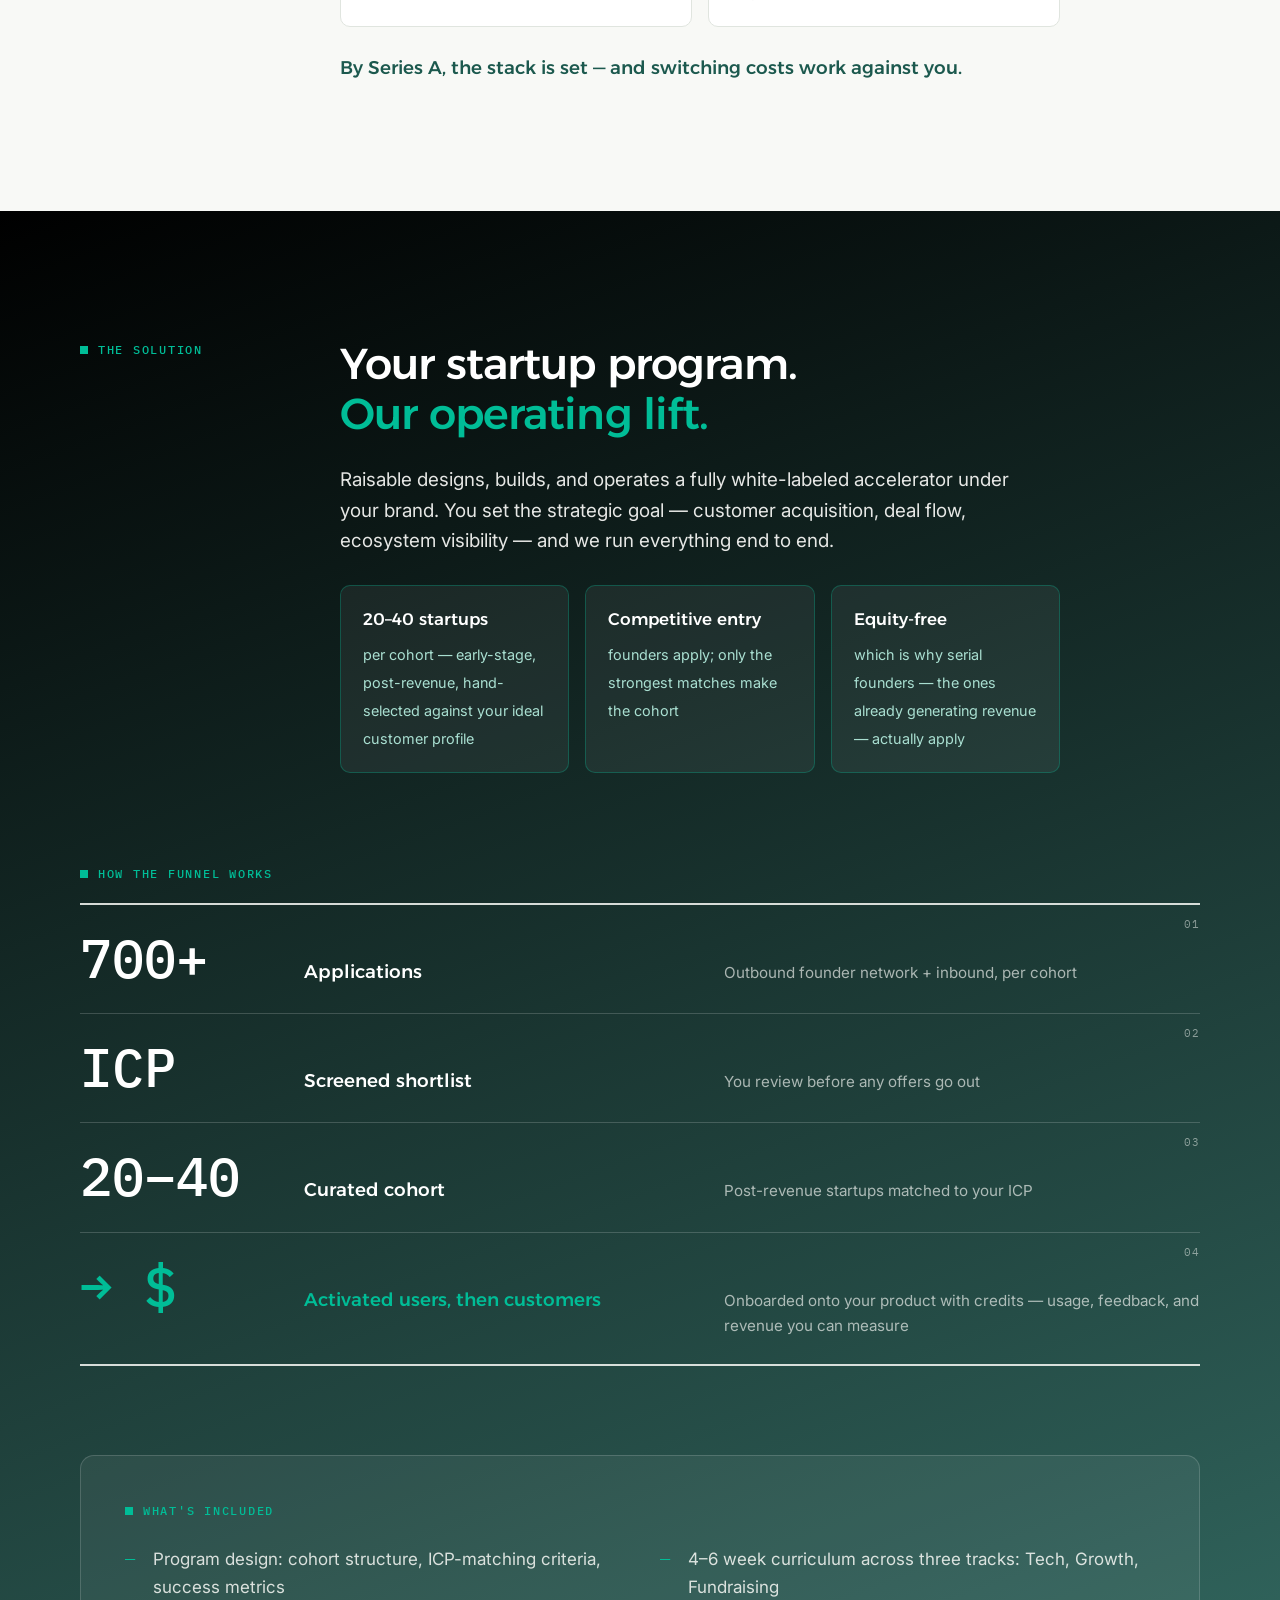
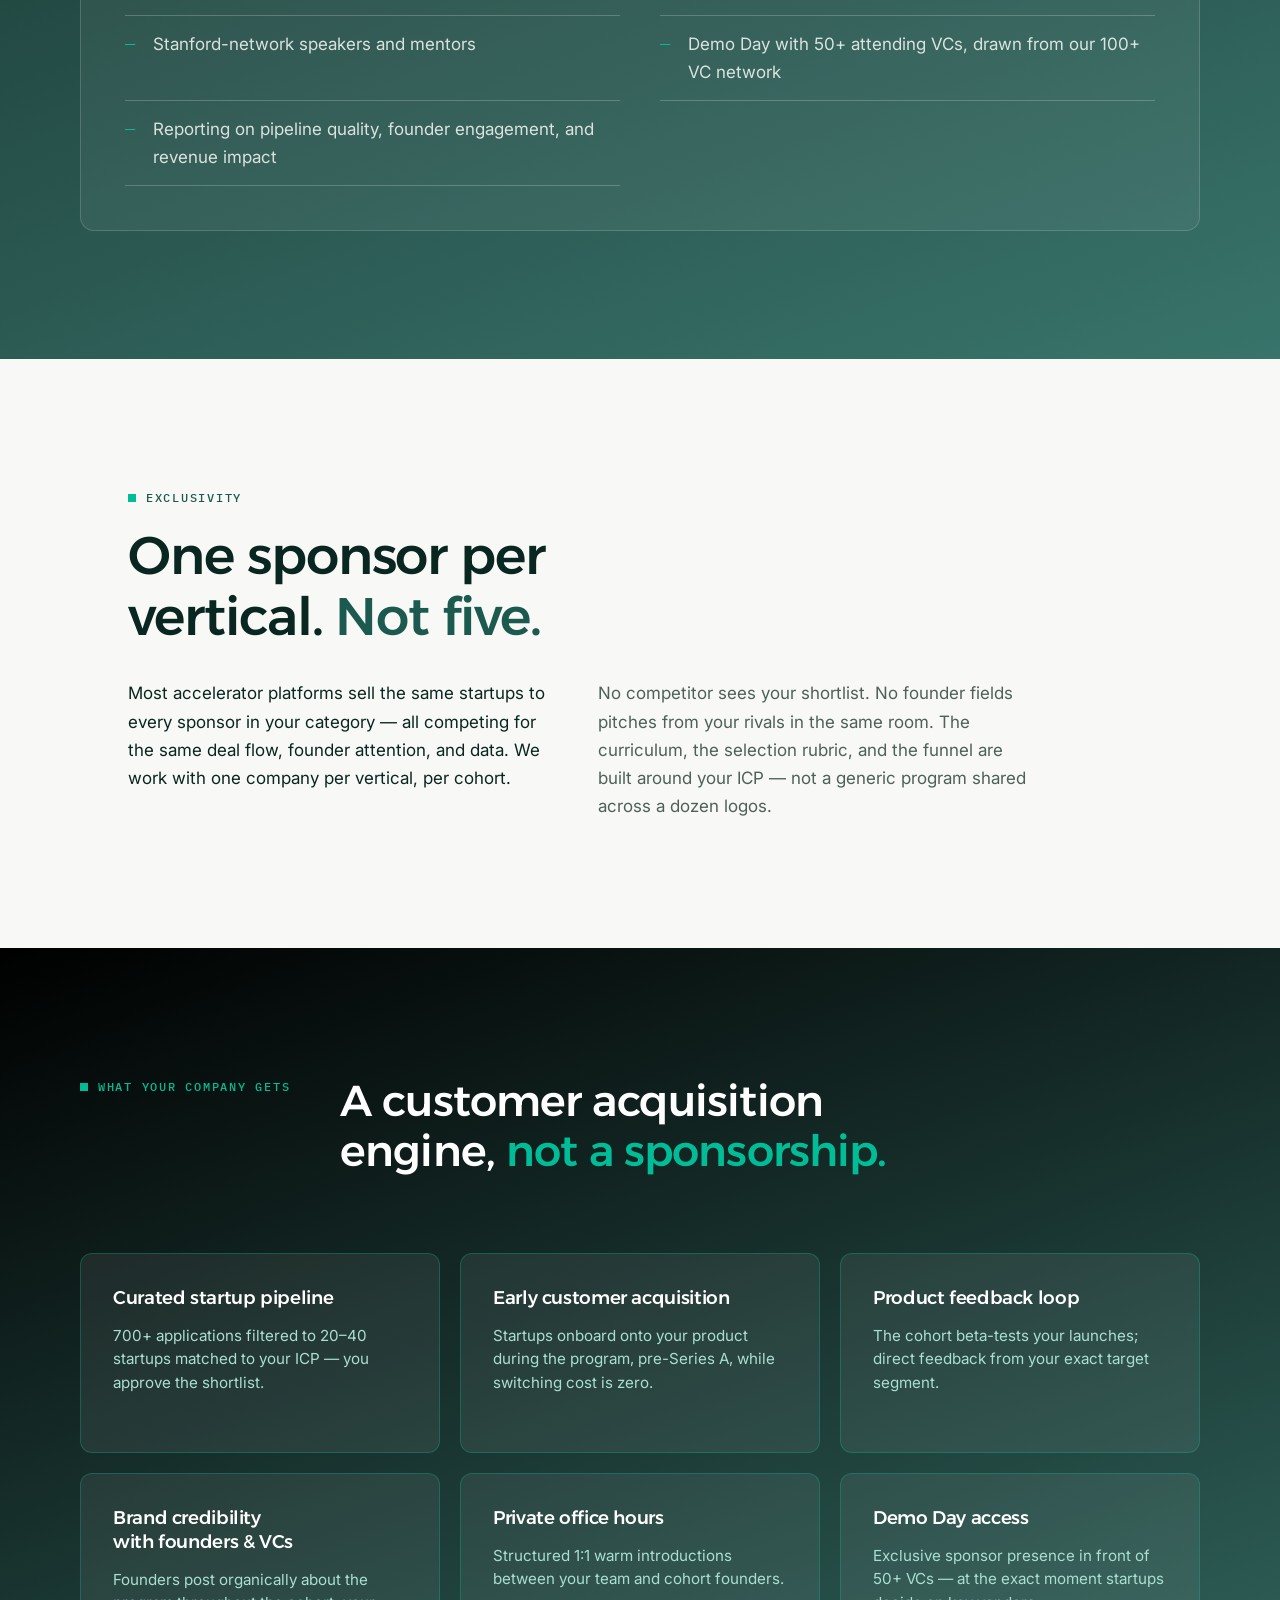
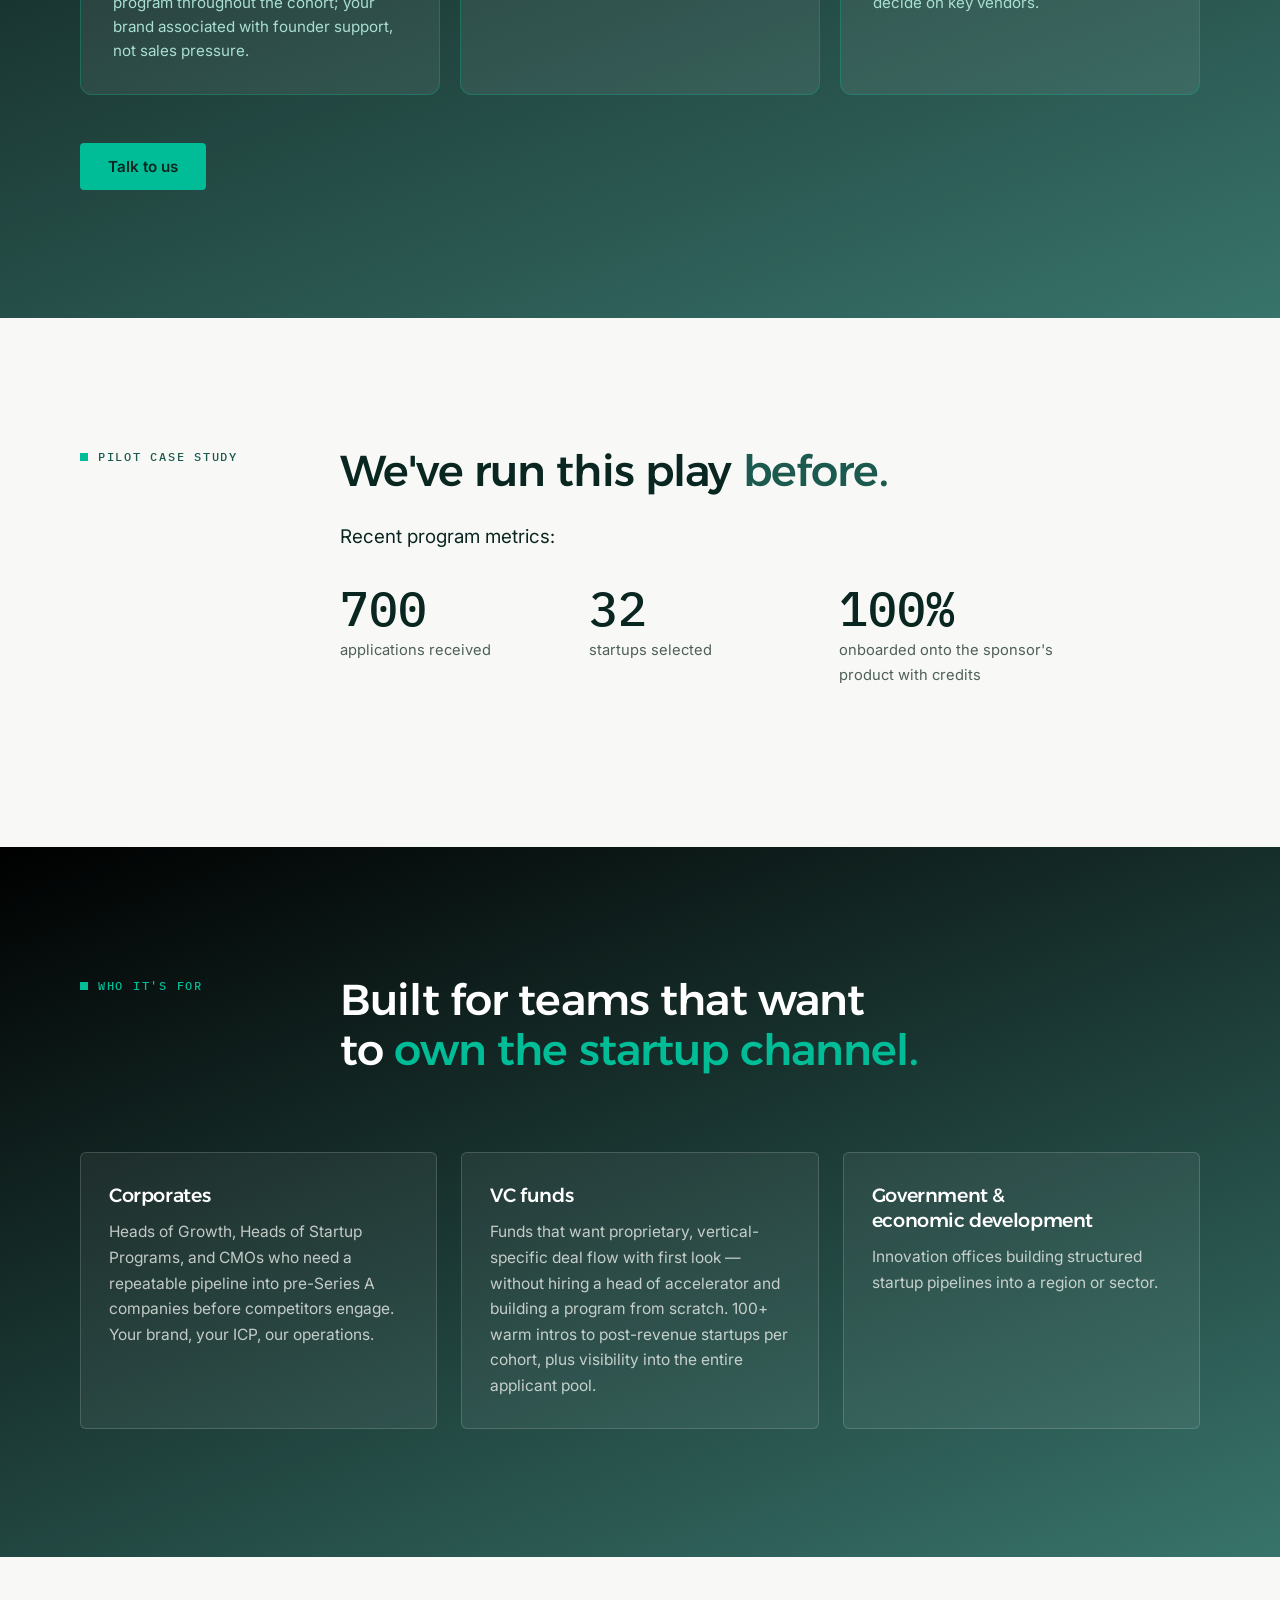
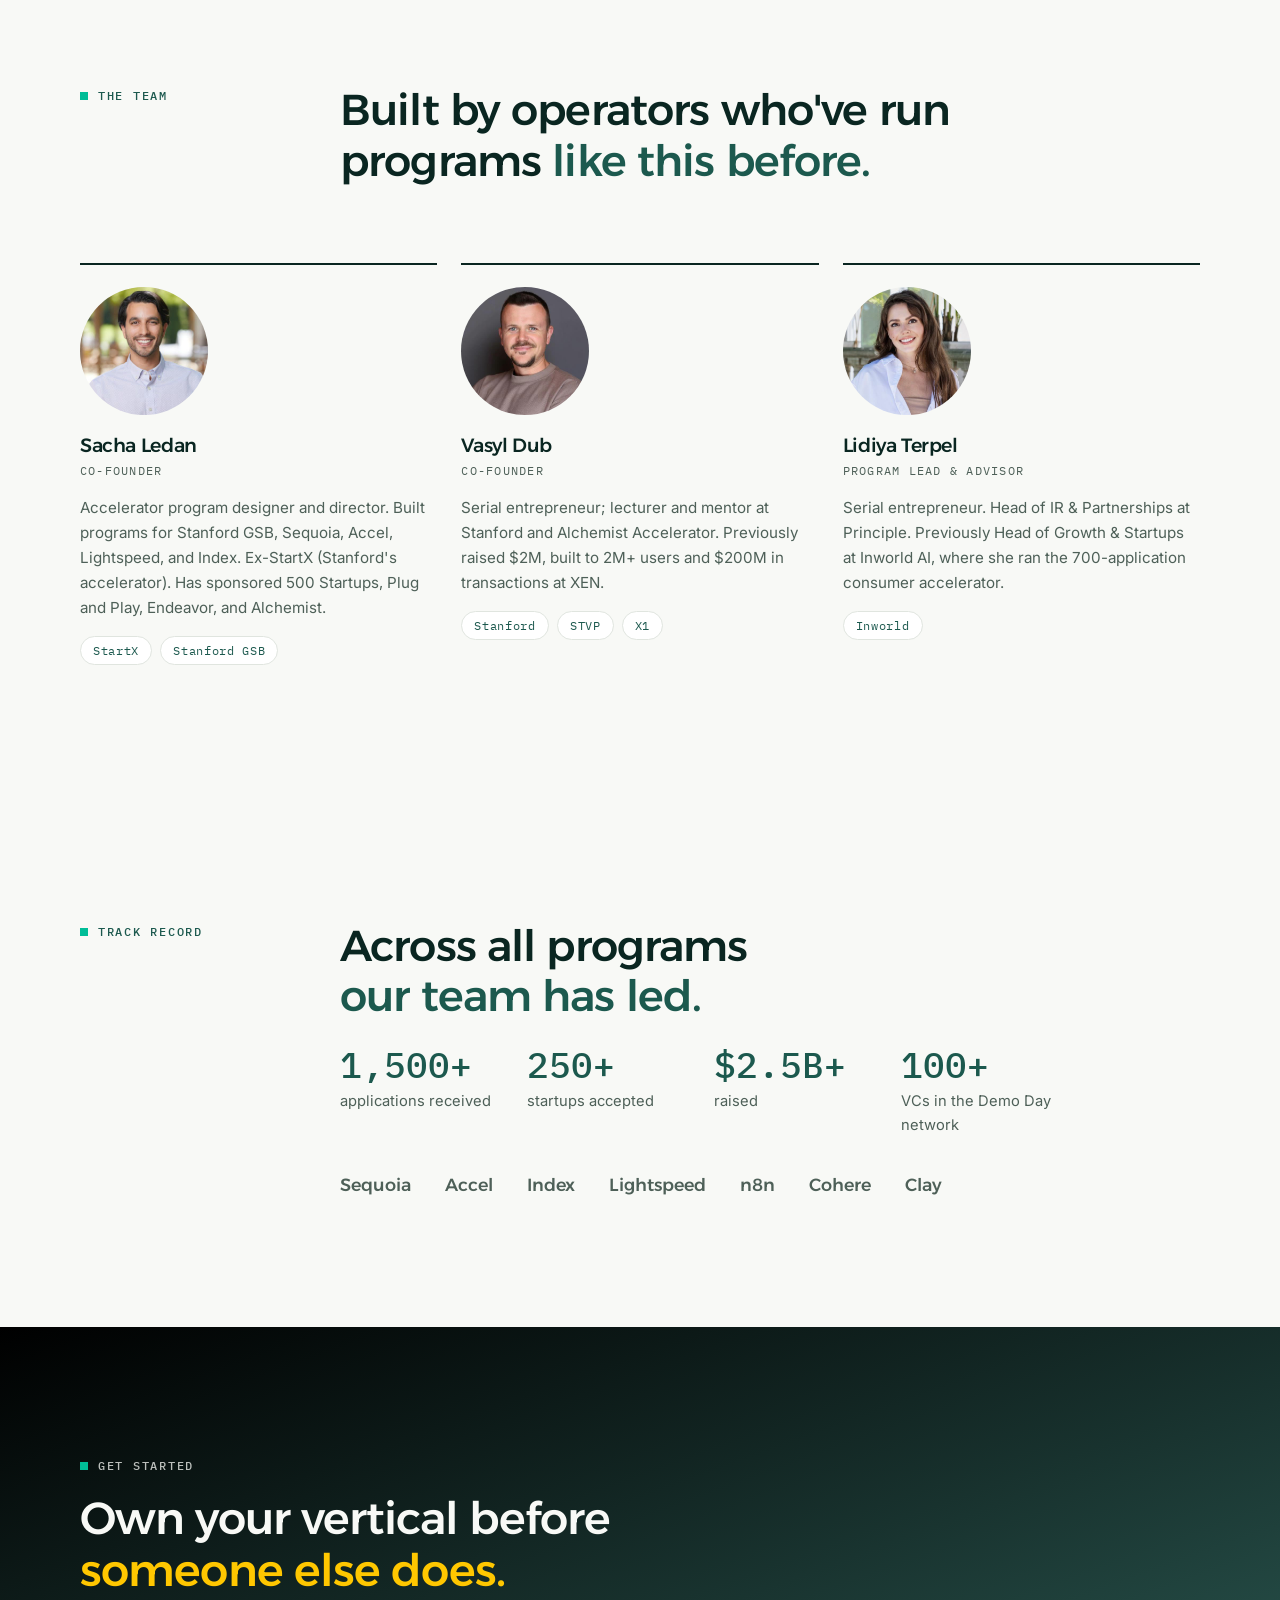
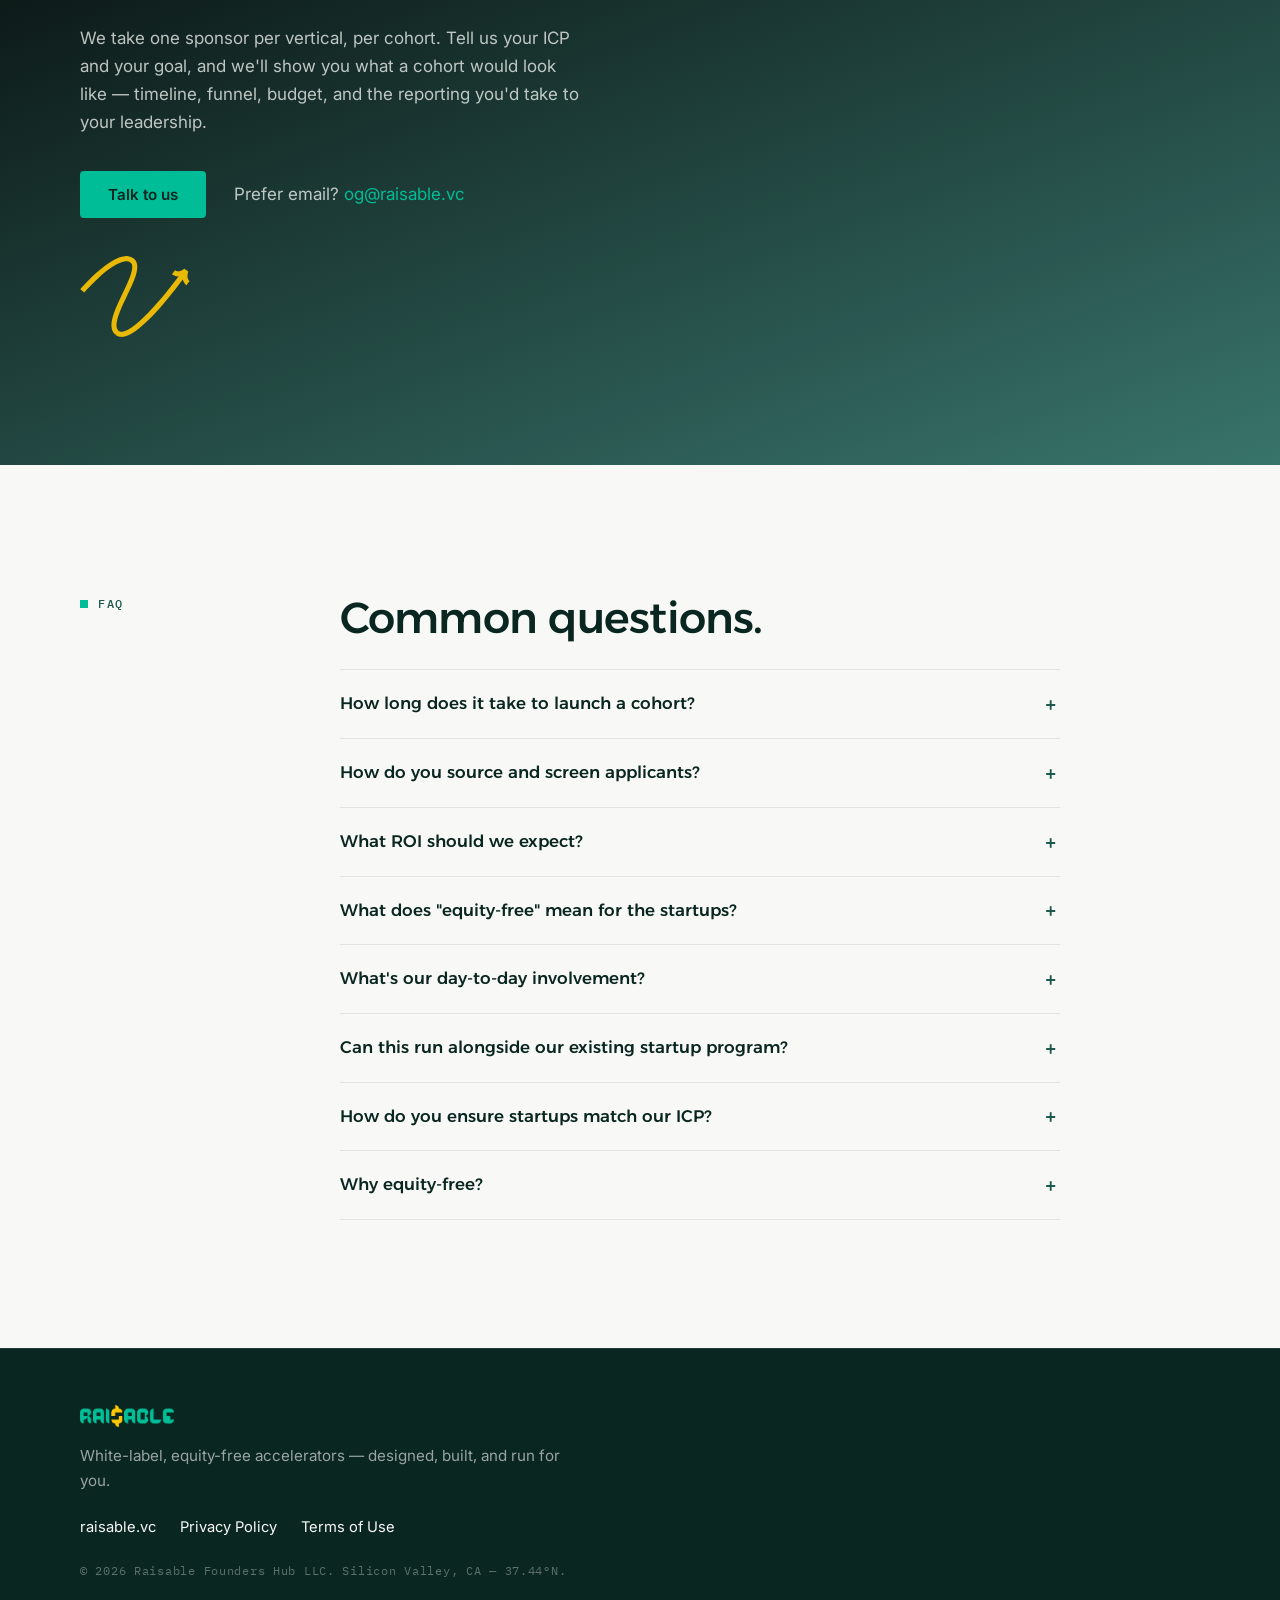
==== commit 8785e56d: "Copy edits, team experience chips, track-record restructure - Hero subhead: 'top founders' instead o" ====
--- a/index.html
+++ b/index.html
@@ -56,7 +56,7 @@
         <h1>Startups pick their vendors before&nbsp;Series&nbsp;A.<br>
           <em>Be the one they pick.</em></h1>
         <p class="hero-sub">Raisable designs, builds, and runs a fully managed accelerator under
-          your brand — turning 700+ applications into a curated cohort of post-revenue startups
+          your brand — turning top founders into a curated cohort of post-revenue startups
           matched to your ICP, and turning that cohort into customers.</p>
         <div class="hero-actions">
           <button class="btn btn-primary" type="button" data-open-form>Talk to us</button>
@@ -243,7 +243,7 @@
         </div>
         <div class="section-body">
           <h2>We've run this play <em>before.</em></h2>
-          <p class="lede">Pilot cohort — AI consumer accelerator:</p>
+          <p class="lede">Recent program metrics:</p>
           <div class="pilot-stats">
             <div class="pilot-stat">
               <strong><span data-count="700">700</span></strong>
@@ -257,30 +257,6 @@
               <strong>100%</strong>
               <span>onboarded onto the sponsor's product with credits</span>
             </div>
-          </div>
-          <hr class="rule">
-          <p class="quiet">Across all programs our team has led:</p>
-          <div class="pilot-stats all-stats">
-            <div class="pilot-stat">
-              <strong><span data-count="1500" data-suffix="+">1,500+</span></strong>
-              <span>applications received</span>
-            </div>
-            <div class="pilot-stat">
-              <strong><span data-count="250" data-suffix="+">250+</span></strong>
-              <span>startups accepted</span>
-            </div>
-            <div class="pilot-stat">
-              <strong>$2.5B+</strong>
-              <span>raised</span>
-            </div>
-            <div class="pilot-stat">
-              <strong><span data-count="100" data-suffix="+">100+</span></strong>
-              <span>VCs in the Demo Day network</span>
-            </div>
-          </div>
-          <div class="logo-row" role="group" aria-label="Organizations our team has built for and partnered with">
-            <span>Sequoia</span><span>Accel</span><span>Index</span><span>Lightspeed</span>
-            <span>n8n</span><span>Cohere</span><span>Clay</span>
           </div>
         </div>
       </div>
@@ -334,6 +310,7 @@
           <p>Accelerator program designer and director. Built programs for Stanford GSB, Sequoia,
             Accel, Lightspeed, and Index. Ex-StartX (Stanford's accelerator). Has sponsored
             500 Startups, Plug and Play, Endeavor, and Alchemist.</p>
+          <p class="team-exp" aria-label="Experience"><span>StartX</span><span>Stanford GSB</span></p>
         </article>
         <article class="team-card">
           <img class="team-photo" src="assets/img/team-vasyl.jpg" alt="Vasyl Dub" width="480" height="480" loading="lazy">
@@ -341,6 +318,7 @@
           <p class="team-role">Co-Founder</p>
           <p>Serial entrepreneur; lecturer and mentor at Stanford and Alchemist Accelerator.
             Previously raised $2M, built to 2M+ users and $200M in transactions at XEN.</p>
+          <p class="team-exp" aria-label="Experience"><span>Stanford</span><span>STVP</span><span>X1</span></p>
         </article>
         <article class="team-card">
           <img class="team-photo" src="assets/img/team-lidiya.jpg" alt="Lidiya Terpel" width="480" height="480" loading="lazy">
@@ -349,7 +327,42 @@
           <p>Serial entrepreneur. Head of IR &amp; Partnerships at Principle. Previously Head of
             Growth &amp; Startups at Inworld AI, where she ran the 700-application consumer
             accelerator.</p>
-        </article>
+          <p class="team-exp" aria-label="Experience"><span>Inworld</span></p>
+        </article>
+      </div>
+    </section>
+
+    <!-- ============ ACROSS ALL PROGRAMS ============ -->
+    <section class="section" id="all-programs">
+      <div class="section-grid">
+        <div class="section-label">
+          <p class="eyebrow">Track record</p>
+        </div>
+        <div class="section-body">
+          <h2>Across all programs <em>our team has led.</em></h2>
+          <div class="pilot-stats all-stats">
+            <div class="pilot-stat">
+              <strong><span data-count="1500" data-suffix="+">1,500+</span></strong>
+              <span>applications received</span>
+            </div>
+            <div class="pilot-stat">
+              <strong><span data-count="250" data-suffix="+">250+</span></strong>
+              <span>startups accepted</span>
+            </div>
+            <div class="pilot-stat">
+              <strong>$2.5B+</strong>
+              <span>raised</span>
+            </div>
+            <div class="pilot-stat">
+              <strong><span data-count="100" data-suffix="+">100+</span></strong>
+              <span>VCs in the Demo Day network</span>
+            </div>
+          </div>
+          <div class="logo-row" role="group" aria-label="Organizations our team has built for and partnered with">
+            <span>Sequoia</span><span>Accel</span><span>Index</span><span>Lightspeed</span>
+            <span>n8n</span><span>Cohere</span><span>Clay</span>
+          </div>
+        </div>
       </div>
     </section>
 
--- a/assets/css/style.css
+++ b/assets/css/style.css
@@ -635,7 +635,23 @@
   color: var(--soft);
   margin-bottom: 0.9rem;
 }
-.team-card p:last-child { color: var(--soft); font-size: 0.95rem; }
+.team-card > p:not(.team-role):not(.team-exp) { color: var(--soft); font-size: 0.95rem; }
+.team-exp {
+  display: flex;
+  flex-wrap: wrap;
+  gap: 8px;
+  margin-top: 16px;
+}
+.team-exp span {
+  font-family: var(--font-mono);
+  font-size: 0.72rem;
+  letter-spacing: 0.06em;
+  color: var(--teal-ink);
+  background: var(--white);
+  border: 1px solid var(--line);
+  border-radius: 999px;
+  padding: 4px 12px;
+}
 
 /* ---------- Closing CTA + form ---------- */
 
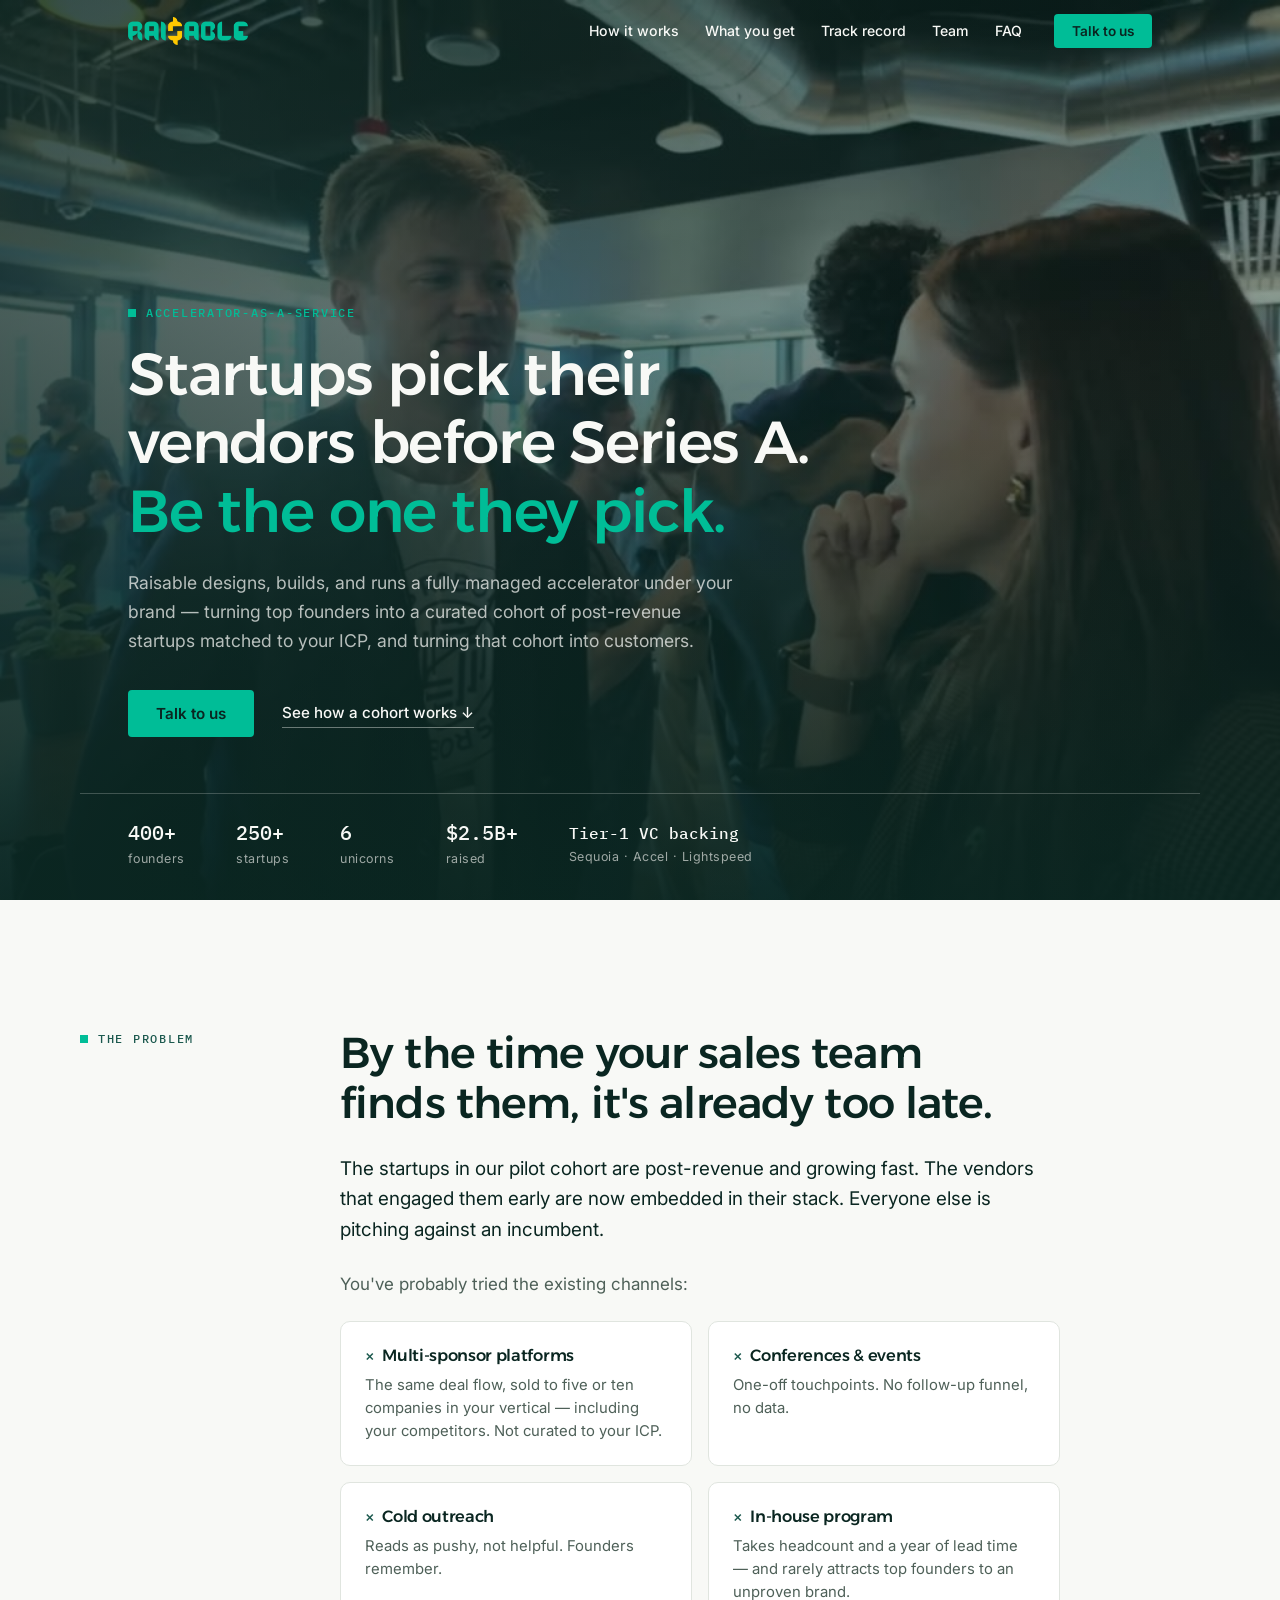
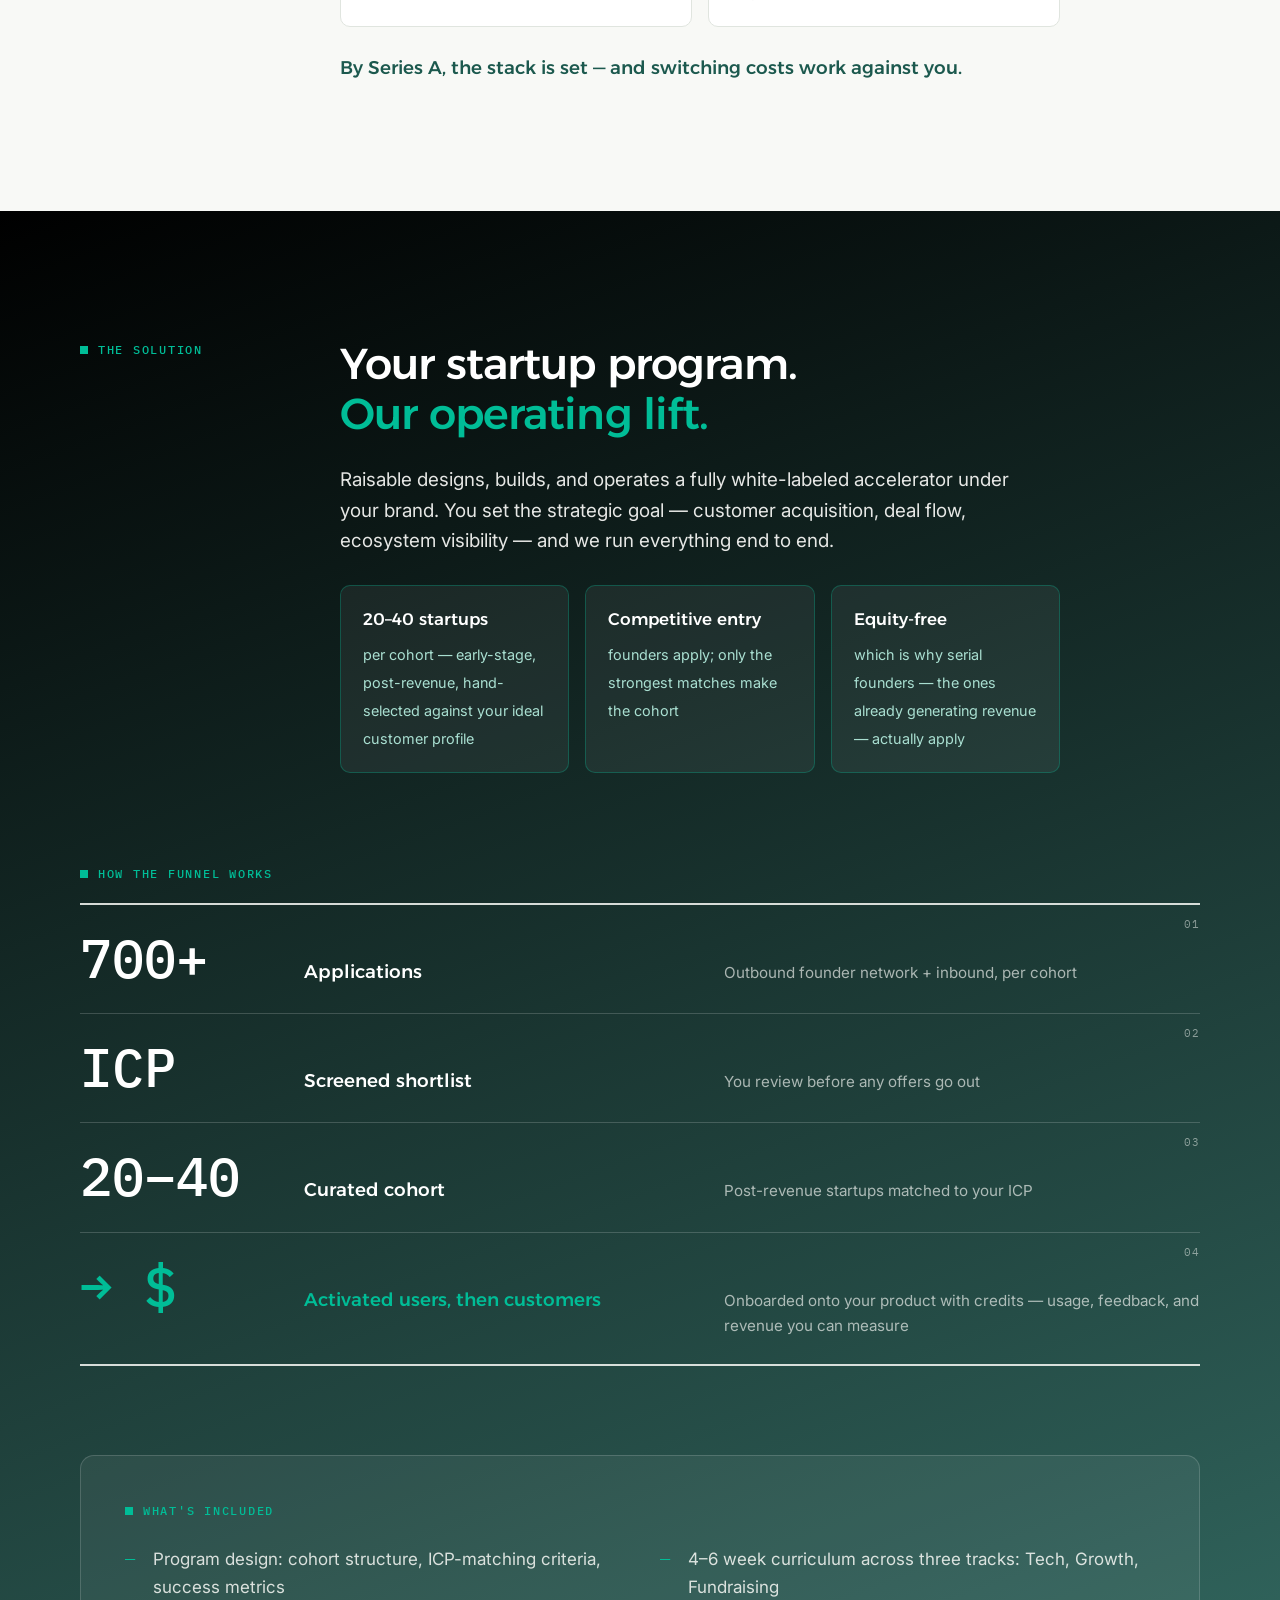
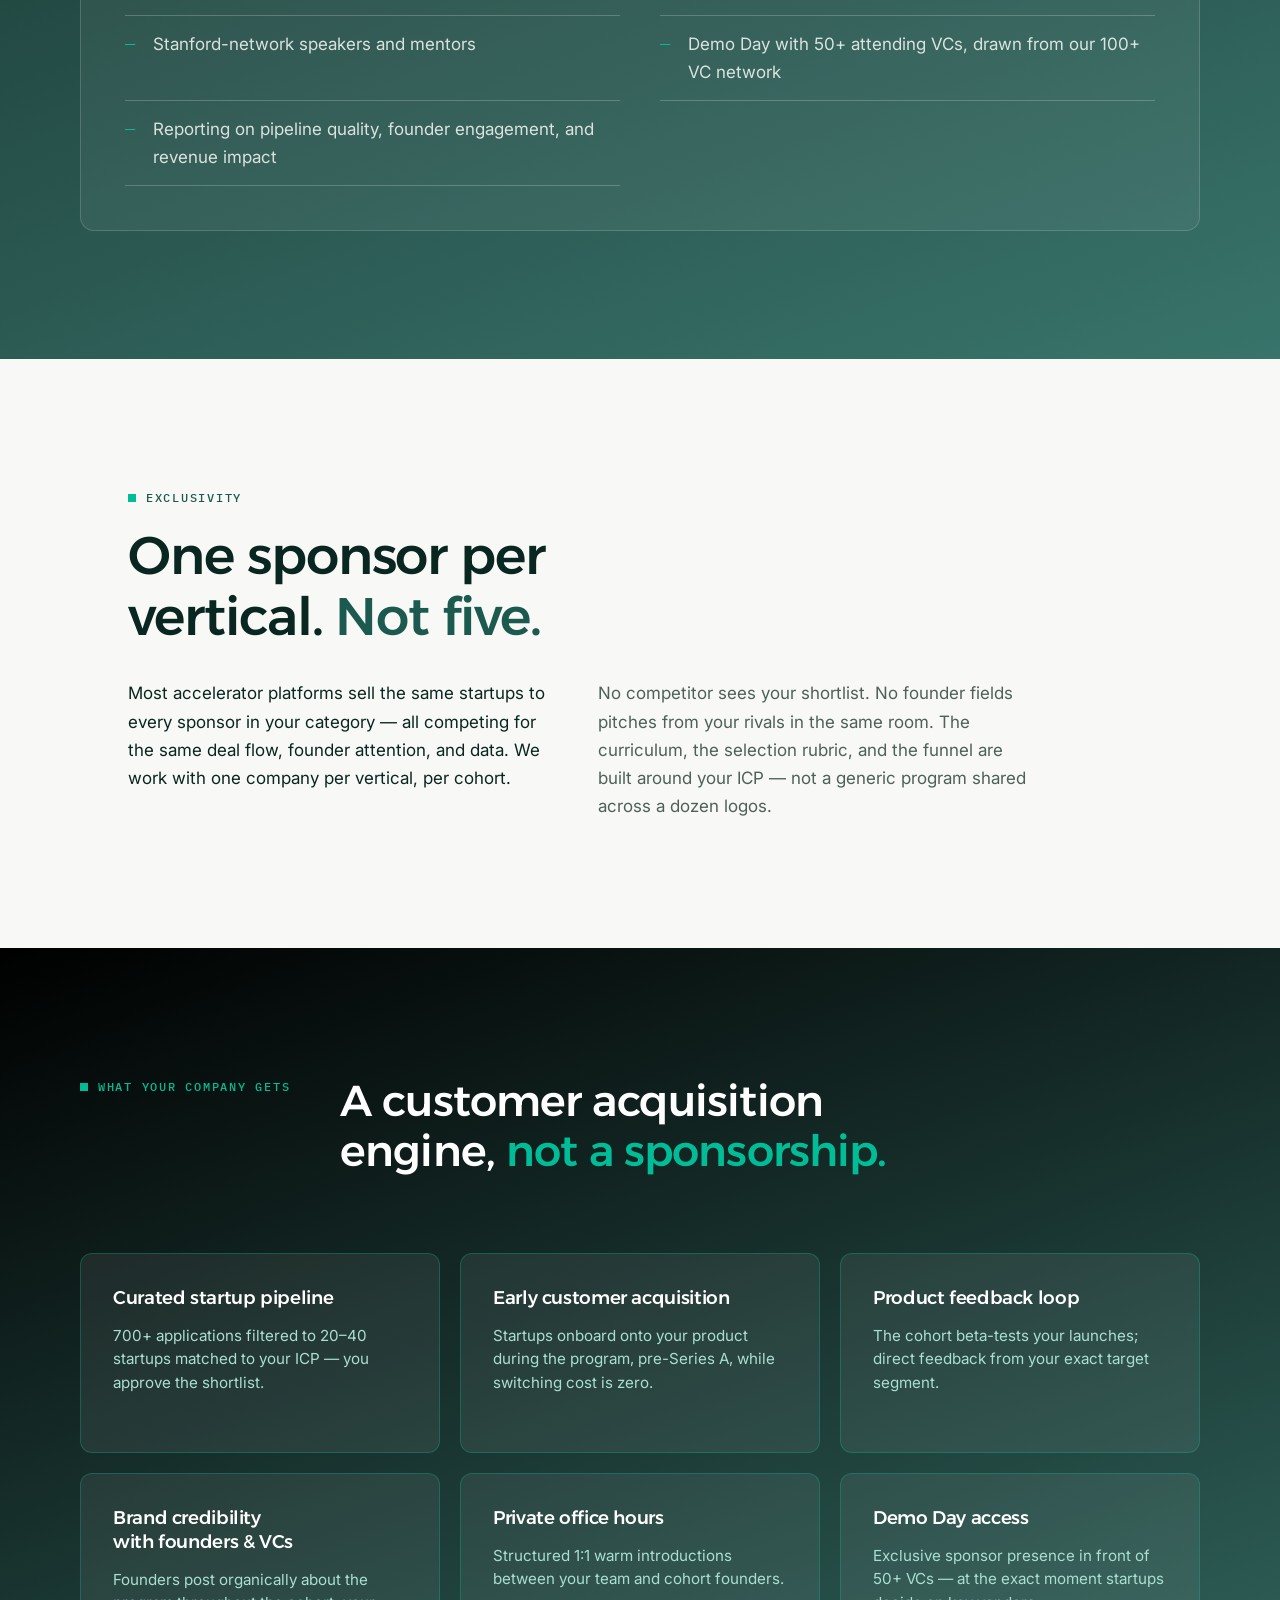
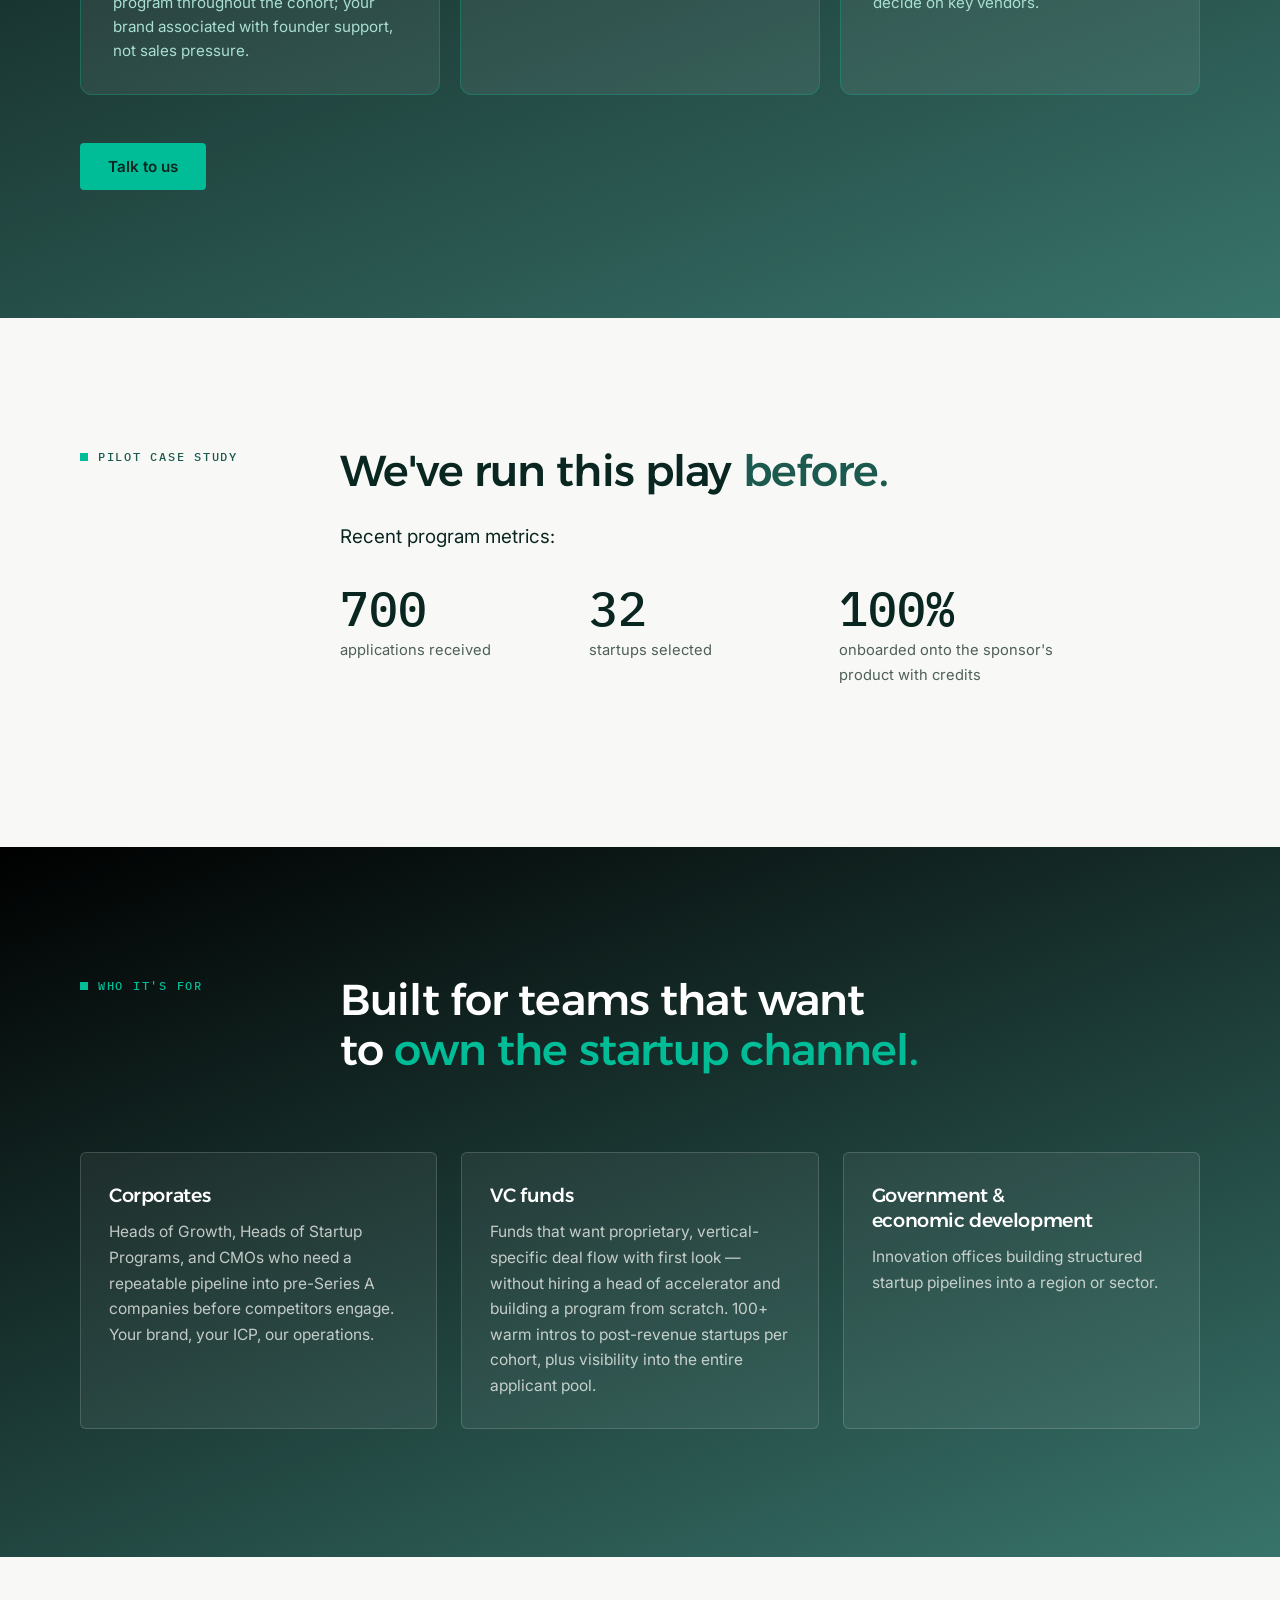
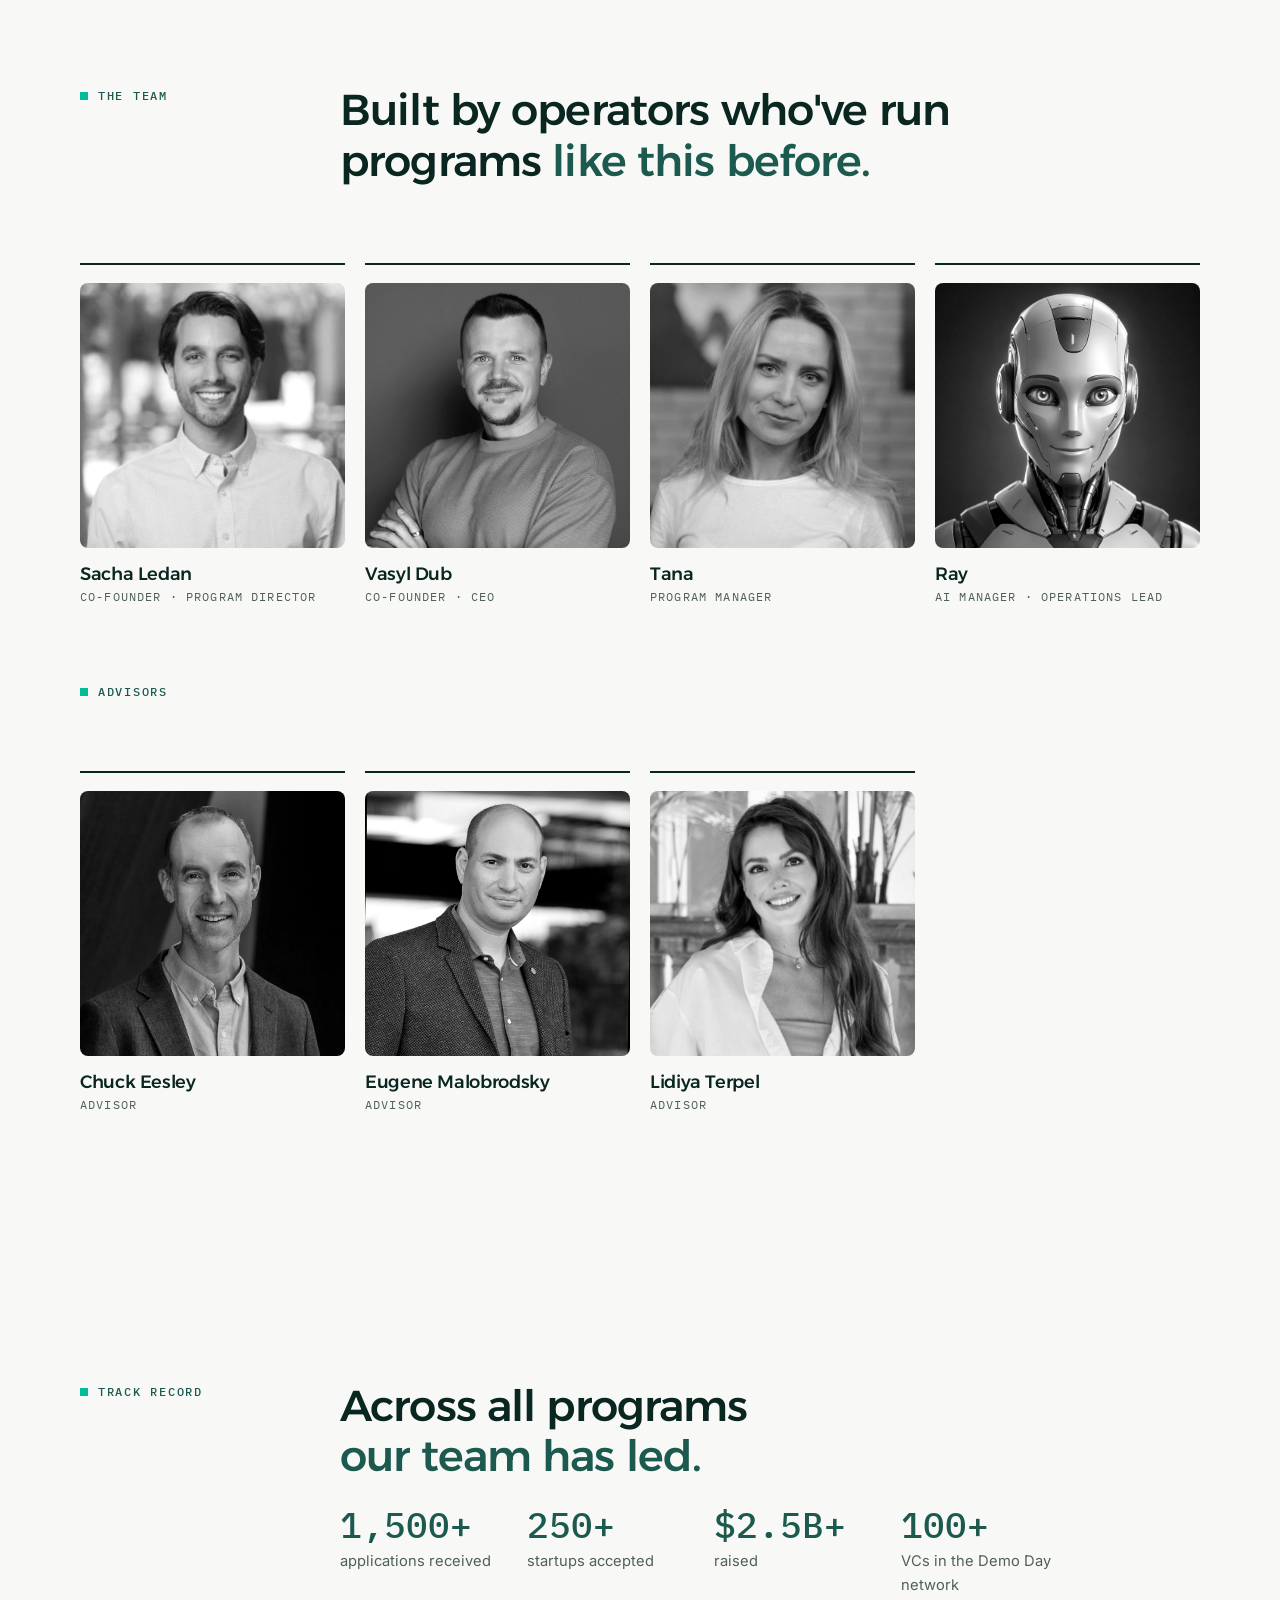
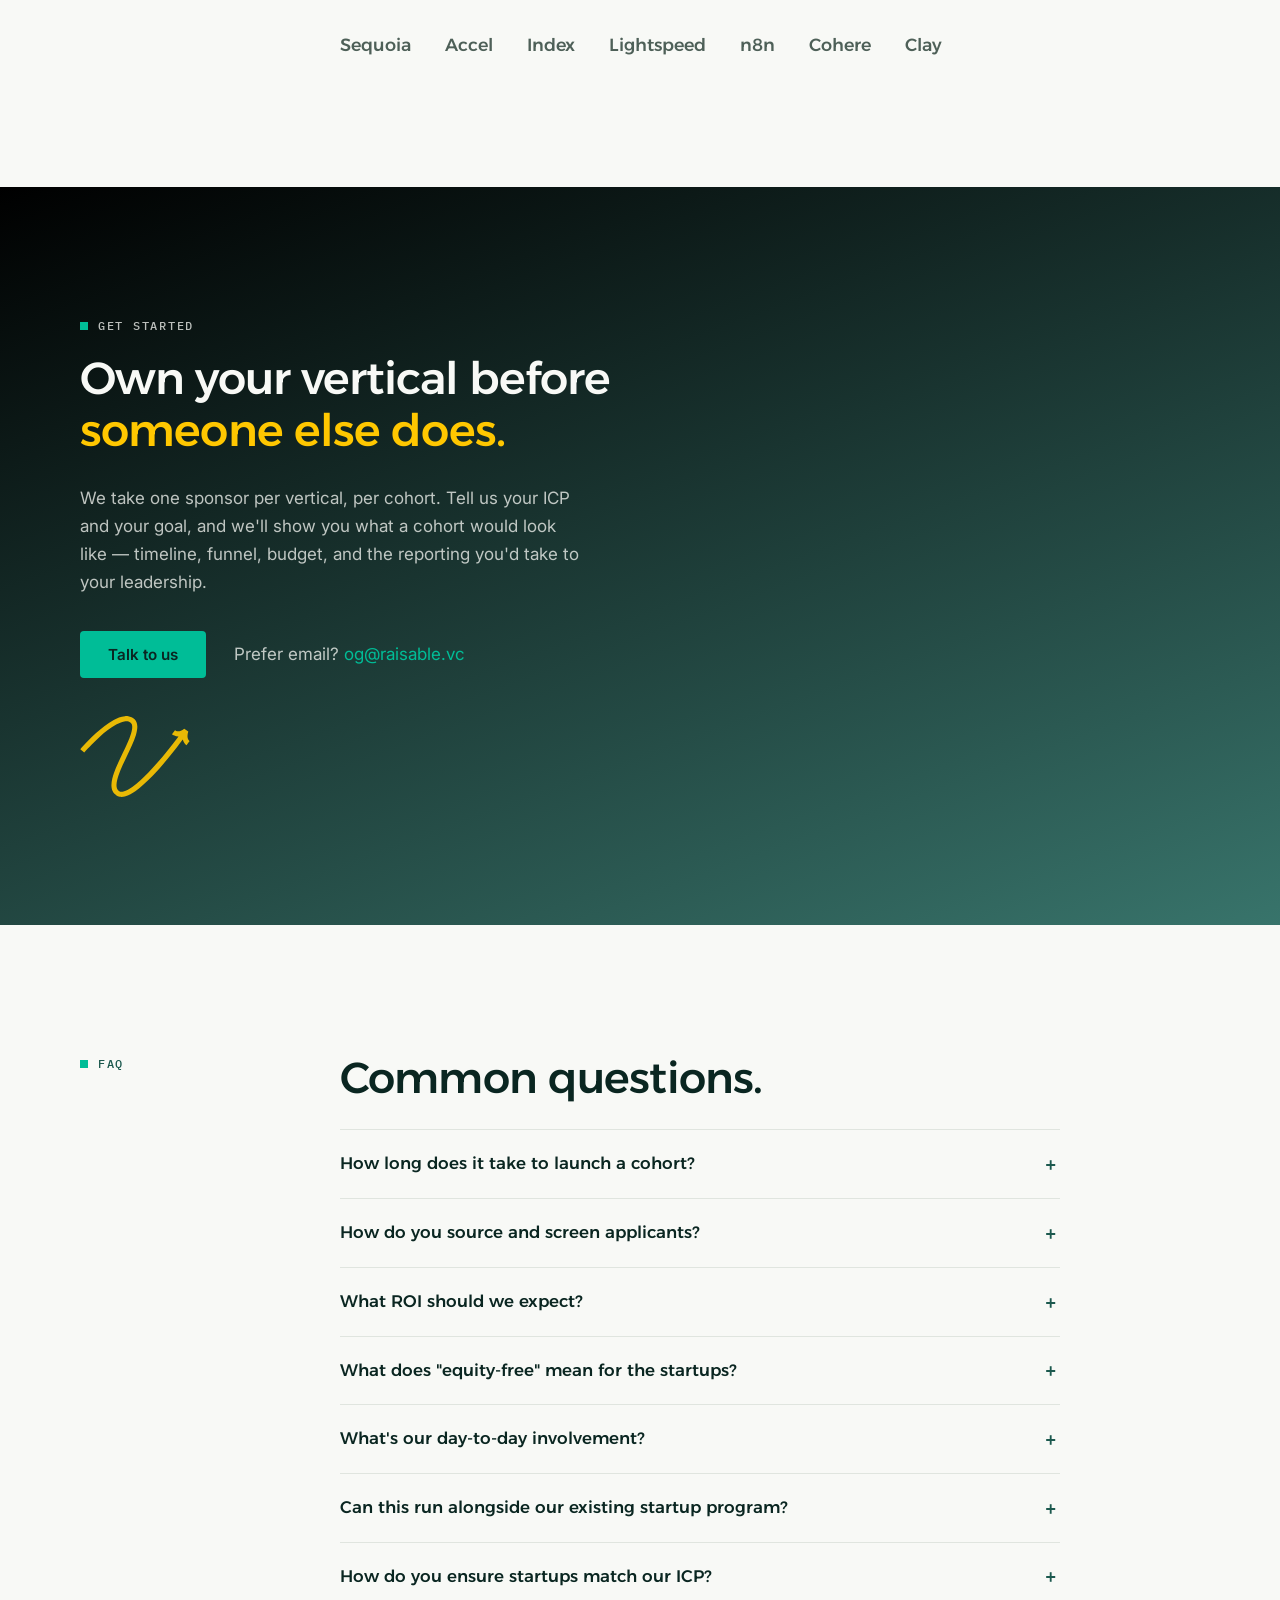
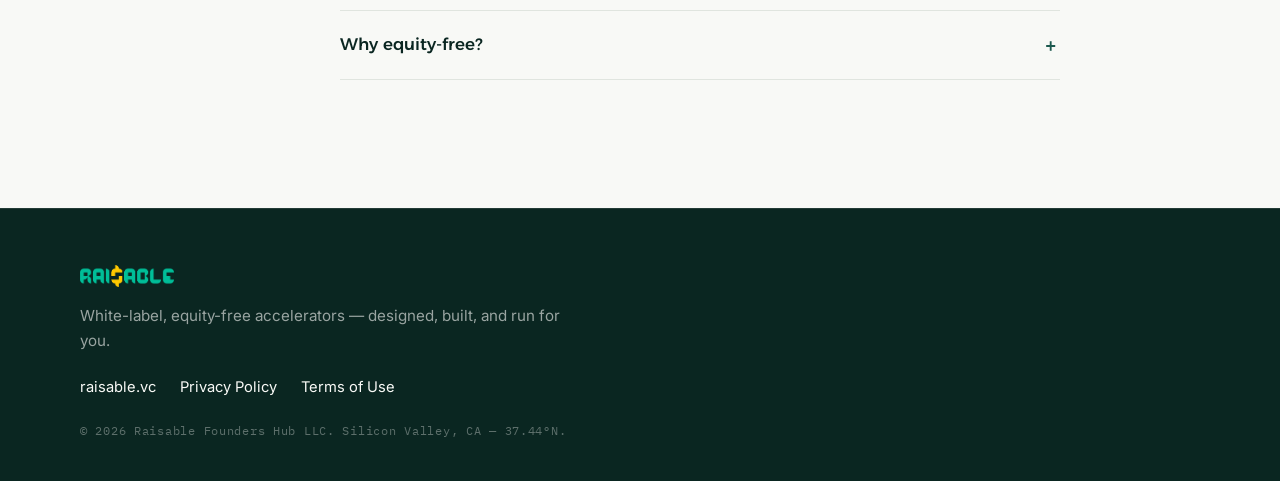
==== commit d79301e5: "Team & Advisors refresh — main-site style with framed panels and mosaic - Team now matches raisable." ====
--- a/index.html
+++ b/index.html
@@ -14,7 +14,7 @@
   <link rel="preconnect" href="https://fonts.googleapis.com">
   <link rel="preconnect" href="https://fonts.gstatic.com" crossorigin>
   <link href="https://fonts.googleapis.com/css2?family=Alexandria:wght@400;500;600;700&family=Inter:wght@400;500;600&family=IBM+Plex+Mono:wght@400;500&display=swap" rel="stylesheet">
-  <link rel="stylesheet" href="assets/css/style.css">
+  <link rel="stylesheet" href="assets/css/style.css?v=2">
 </head>
 <body>
 
@@ -302,32 +302,104 @@
           <h2>Built by operators who've run programs <em>like this before.</em></h2>
         </div>
       </div>
-      <div class="team-grid">
-        <article class="team-card">
-          <img class="team-photo" src="assets/img/team-sacha.jpg" alt="Sacha Ledan" width="480" height="480" loading="lazy">
+      <div class="team-grid team-grid-4">
+        <article class="team-card" data-member-panel>
+          <span class="team-photo-wrap"><img class="team-photo" src="assets/img/team-sacha.jpg" alt="Sacha Ledan" loading="lazy"></span>
           <h3>Sacha Ledan</h3>
-          <p class="team-role">Co-Founder</p>
-          <p>Accelerator program designer and director. Built programs for Stanford GSB, Sequoia,
-            Accel, Lightspeed, and Index. Ex-StartX (Stanford's accelerator). Has sponsored
-            500 Startups, Plug and Play, Endeavor, and Alchemist.</p>
-          <p class="team-exp" aria-label="Experience"><span>StartX</span><span>Stanford GSB</span></p>
-        </article>
-        <article class="team-card">
-          <img class="team-photo" src="assets/img/team-vasyl.jpg" alt="Vasyl Dub" width="480" height="480" loading="lazy">
+          <p class="team-role">Co-Founder · Program Director</p>
+          <p>Accelerator program designer and director. Ex-Program Director at Stanford GSB,
+            ex-StartX (Stanford's accelerator). Built and ran programs for Sequoia, Accel,
+            Lightspeed, Index, 500 Startups, and Endeavor — from first cohort design to Demo Day.</p>
+                    <a class="li-link" href="https://www.linkedin.com/in/sachaledan/" target="_blank" rel="noopener" aria-label="Sacha Ledan on LinkedIn"><img src="assets/img/LG_LINKEDIN_ICON.svg" alt="LinkedIn" loading="lazy"></a>
+<div class="team-exp">
+            <a href="https://www.gsb.stanford.edu/" target="_blank" rel="noopener"><img src="assets/img/STANFORD_LOGO.avif" alt="" loading="lazy">Stanford&nbsp;GSB</a>
+            <a href="https://startx.com/" target="_blank" rel="noopener"><img src="assets/img/LG_STARTX.png" alt="" loading="lazy">StartX</a>
+            <a href="https://www.sequoiacap.com/" target="_blank" rel="noopener">Sequoia</a>
+            <a href="https://www.accel.com/" target="_blank" rel="noopener">Accel</a>
+            <a href="https://lsvp.com/" target="_blank" rel="noopener">Lightspeed</a>
+            <a href="https://www.indexventures.com/" target="_blank" rel="noopener">Index</a>
+            <a href="https://500.co/" target="_blank" rel="noopener">500&nbsp;Startups</a>
+            <a href="https://endeavor.org/" target="_blank" rel="noopener">Endeavor</a>
+          </div>
+        </article>
+        <article class="team-card" data-member-panel>
+          <span class="team-photo-wrap"><img class="team-photo" src="assets/img/team-vasyl.jpg" alt="Vasyl Dub" loading="lazy"></span>
           <h3>Vasyl Dub</h3>
-          <p class="team-role">Co-Founder</p>
-          <p>Serial entrepreneur; lecturer and mentor at Stanford and Alchemist Accelerator.
-            Previously raised $2M, built to 2M+ users and $200M in transactions at XEN.</p>
-          <p class="team-exp" aria-label="Experience"><span>Stanford</span><span>STVP</span><span>X1</span></p>
-        </article>
-        <article class="team-card">
-          <img class="team-photo" src="assets/img/team-lidiya.jpg" alt="Lidiya Terpel" width="480" height="480" loading="lazy">
+          <p class="team-role">Co-Founder · CEO</p>
+          <p>Serial entrepreneur; guest lecturer and mentor at Stanford STVP and Alchemist
+            Accelerator. Venture partner at Network VC (backed 100+ AI founders). Previously
+            built XEN to 2M+ users and $200M in transactions.</p>
+                    <a class="li-link" href="https://www.linkedin.com/in/vasyl-dub/" target="_blank" rel="noopener" aria-label="Vasyl Dub on LinkedIn"><img src="assets/img/LG_LINKEDIN_ICON.svg" alt="LinkedIn" loading="lazy"></a>
+<div class="team-exp">
+            <a href="https://stvp.stanford.edu/" target="_blank" rel="noopener"><img src="assets/img/STANFORD_LOGO.avif" alt="" loading="lazy">Stanford&nbsp;STVP</a>
+            <a href="https://longevity.stanford.edu/" target="_blank" rel="noopener"><img src="assets/img/STANFORD_LOGO.avif" alt="" loading="lazy">Stanford Center on&nbsp;Longevity</a>
+            <a href="https://www.network.vc/" target="_blank" rel="noopener"><img src="assets/img/NETWORK_VC_NEW.png" alt="" loading="lazy">Network&nbsp;VC</a>
+            <a href="https://news.crunchbase.com/startups/silicon-valley-immigrant-founder-critical-steps-dub-alchemist/" target="_blank" rel="noopener"><img src="assets/img/CRUNCHBASE_LOGO.png" alt="" loading="lazy">Crunchbase</a>
+          </div>
+        </article>
+        <article class="team-card" data-member-panel>
+          <span class="team-photo-wrap"><img class="team-photo" src="assets/img/TANA_IMG.jpg" alt="Tana" loading="lazy"></span>
+          <h3>Tana</h3>
+          <p class="team-role">Program Manager</p>
+          <p>Keeps partner programs running end to end — cohort onboarding, events, and
+            making sure every founder and partner gets an answer.</p>
+                    <a class="li-link" href="https://www.linkedin.com/in/tetiana-dub-43119a1ab/" target="_blank" rel="noopener" aria-label="Tana on LinkedIn"><img src="assets/img/LG_LINKEDIN_ICON.svg" alt="LinkedIn" loading="lazy"></a>
+<div class="team-exp">
+            <a href="https://raisable.vc/" target="_blank" rel="noopener"><img src="assets/img/logo.png" alt="" loading="lazy">Raisable</a>
+          </div>
+        </article>
+        <article class="team-card" data-member-panel>
+          <span class="team-photo-wrap"><img class="team-photo" src="assets/img/RAY_IMG.jpg" alt="Ray — AI teammate" loading="lazy"></span>
+          <h3>Ray</h3>
+          <p class="team-role">AI Manager · Operations Lead</p>
+          <p>Our AI teammate. Handles scheduling, application processing, and program logistics —
+            so the humans can spend their time on founders and partners, not spreadsheets.</p>
+          <div class="team-exp">
+            <a href="https://claude.ai/" target="_blank" rel="noopener"><img src="assets/img/AI_CLAUDE.svg" alt="" loading="lazy">Claude</a>
+            <a href="https://openai.com/" target="_blank" rel="noopener"><img src="assets/img/AI_OPENAI.svg" alt="" loading="lazy">OpenAI</a>
+            <a href="https://openclaw.ai/" target="_blank" rel="noopener"><img src="assets/img/AI_OPENCLAW.jpg" alt="" loading="lazy">OpenClaw</a>
+          </div>
+        </article>
+      </div>
+
+      <div class="section-grid" style="margin-top: clamp(40px, 5vw, 64px)">
+        <div class="section-label">
+          <p class="eyebrow">Advisors</p>
+        </div>
+      </div>
+      <div class="team-grid team-grid-4 advisors-grid">
+        <article class="team-card" data-member-panel>
+          <span class="team-photo-wrap"><img class="team-photo" src="assets/img/T_EESLEY.jpg" alt="Chuck Eesley" loading="lazy"></span>
+          <h3>Chuck Eesley</h3>
+          <p class="team-role">Advisor</p>
+          <p>Professor at Stanford University — Innovation &amp; Entrepreneurship.</p>
+                    <a class="li-link" href="https://www.linkedin.com/in/eesley/" target="_blank" rel="noopener" aria-label="Chuck Eesley on LinkedIn"><img src="assets/img/LG_LINKEDIN_ICON.svg" alt="LinkedIn" loading="lazy"></a>
+<div class="team-exp">
+            <a href="https://stvp.stanford.edu/" target="_blank" rel="noopener"><img src="assets/img/STANFORD_LOGO.avif" alt="" loading="lazy">Stanford&nbsp;STVP</a>
+          </div>
+        </article>
+        <article class="team-card" data-member-panel>
+          <span class="team-photo-wrap"><img class="team-photo" src="assets/img/EUGENE_IMG.jpg" alt="Eugene Malobrodsky" loading="lazy"></span>
+          <h3>Eugene Malobrodsky</h3>
+          <p class="team-role">Advisor</p>
+          <p>Managing Partner at One Way Ventures.</p>
+                    <a class="li-link" href="https://www.linkedin.com/in/afeugene/" target="_blank" rel="noopener" aria-label="Eugene Malobrodsky on LinkedIn"><img src="assets/img/LG_LINKEDIN_ICON.svg" alt="LinkedIn" loading="lazy"></a>
+<div class="team-exp">
+            <a href="https://www.onewayvc.com/" target="_blank" rel="noopener"><img src="assets/img/VC_ONEWAY.png" alt="" loading="lazy">One&nbsp;Way&nbsp;Ventures</a>
+          </div>
+        </article>
+        <article class="team-card" data-member-panel>
+          <span class="team-photo-wrap"><img class="team-photo" src="assets/img/LIDIYA_IMG.jpg" alt="Lidiya Terpel" loading="lazy"></span>
           <h3>Lidiya Terpel</h3>
-          <p class="team-role">Program Lead &amp; Advisor</p>
-          <p>Serial entrepreneur. Head of IR &amp; Partnerships at Principle. Previously Head of
-            Growth &amp; Startups at Inworld AI, where she ran the 700-application consumer
+          <p class="team-role">Advisor</p>
+          <p>Serial entrepreneur. Head of IR &amp; Partnerships at Principle; previously Head
+            of Growth &amp; Startups at Inworld AI, where she ran the 700-application consumer
             accelerator.</p>
-          <p class="team-exp" aria-label="Experience"><span>Inworld</span></p>
+                    <a class="li-link" href="https://www.linkedin.com/in/terpellidiia/" target="_blank" rel="noopener" aria-label="Lidiya Terpel on LinkedIn"><img src="assets/img/LG_LINKEDIN_ICON.svg" alt="LinkedIn" loading="lazy"></a>
+<div class="team-exp">
+            <a href="https://www.futureprinciple.com/" target="_blank" rel="noopener"><img src="assets/img/LOGO_PRINCIPLE.png" alt="" loading="lazy">Principle</a>
+            <a href="https://inworld.ai/" target="_blank" rel="noopener"><img src="assets/img/LOGO_INWORLD.png" alt="" loading="lazy">Inworld&nbsp;AI</a>
+          </div>
         </article>
       </div>
     </section>
@@ -491,6 +563,6 @@
     </form>
   </dialog>
 
-  <script src="assets/js/main.js"></script>
+  <script src="assets/js/main.js?v=2"></script>
 </body>
 </html>
--- a/assets/css/style.css
+++ b/assets/css/style.css
@@ -960,3 +960,415 @@
   .btn, .faq-list summary::after { transition: none; }
   .form-modal[open], .form-modal[open]::backdrop { animation: none; }
 }
+/* ================================================================
+   PORTED FROM raisable.vc MAIN SITE — Team/Advisors cards with
+   framed member panels, border trace, 3D cube mosaic, mobile
+   connected card. Keep in sync with the main site.
+   ================================================================ */
+:root {
+  --plate: #E7F5EE;
+  --ease-out: cubic-bezier(0.23, 1, 0.32, 1);
+}
+
+.team-grid-4 { grid-template-columns: repeat(4, 1fr); gap: 20px; }
+.team-grid-4 .team-card { max-width: none; padding-top: 18px; }
+.team-grid-4 .team-photo { width: 96px; height: 96px; margin-bottom: 14px; }
+.team-grid-4 h3 { font-size: 1.12rem; }
+.team-grid-4 .team-role { font-size: 0.72rem; margin-bottom: 0.7rem; }
+.team-grid-4 .team-card > p:not(.team-role) { font-size: 0.87rem; line-height: 1.55; }
+
+/* badges are links now */
+.team-exp a {
+  font-family: var(--font-mono);
+  font-size: 0.72rem;
+  letter-spacing: 0.06em;
+  color: var(--teal-ink);
+  background: var(--white);
+  border: 1px solid var(--line);
+  border-radius: 999px;
+  padding: 4px 12px;
+  transition: border-color 0.18s ease, color 0.18s ease;
+}
+.team-exp a:hover { border-color: var(--teal); color: var(--ink); text-decoration: none; }
+
+
+/* mobile: 2-up people grid (sharper photos) */
+@media (max-width: 560px) {
+  .team-grid-4 { grid-template-columns: repeat(2, 1fr); gap: 20px 12px; }
+  .team-grid-4 h3 { font-size: 1rem; }
+  .team-grid-4 .team-role { font-size: 0.66rem; }
+}
+
+/* mentor-style portraits: full-width squares, duotone, color on hover */
+.team-grid-4 .team-photo {
+  width: 100%;
+  height: auto;
+  aspect-ratio: 1;
+  object-fit: cover;
+  border-radius: 8px;
+  filter: grayscale(1) contrast(1.05) brightness(1.02);
+  transition: filter 0.35s ease;
+  margin-bottom: 14px;
+}
+.team-grid-4 .team-photo-ai { filter: none; background: var(--plate); }
+/* whenever the framed panel is active (hover OR tap), cards keep only
+   name + role; the rest lives in the panel. Scope to the card's own
+   children so the panel's cloned badges (also inside the grid) still show. */
+.member-panels-on .team-grid-4 .team-card > p:not(.team-role),
+.member-panels-on .team-grid-4 .team-card > .team-exp { display: none; }
+.member-panels-on .team-grid-4 .team-card { cursor: pointer; }
+
+@media (hover: hover) and (pointer: fine) {
+  .team-grid-4 .team-card:hover .team-photo { filter: none; }
+
+  /* ambassadors react to the pointer */
+  .amb-float { transition: border-color 0.2s ease, box-shadow 0.2s ease; cursor: pointer; }
+  .amb-float:hover {
+    border-color: var(--teal);
+    box-shadow: 0 14px 32px rgba(0, 189, 151, 0.28);
+    animation-play-state: paused;
+  }
+  .amb-float:hover img { filter: none; }
+}
+
+@media (prefers-reduced-motion: reduce) {
+  .spotlight, .spotlight-card { transition: opacity 0.15s ease; }
+  .spotlight-card { transform: none; }
+}
+
+/* ============================================================
+   Round-22: "Team" title · member panel replaces the full-screen
+   spotlight — info appears below the card, floating above the
+   page, no scrim/blur. (.spotlight styles above are now unused.)
+   ============================================================ */
+
+.team-grid-4 { position: relative; }
+
+.member-panel {
+  position: absolute;
+  left: 0;
+  right: 0;
+  z-index: 20;
+  background: var(--white);
+  border: 1px solid var(--line);
+  border-radius: 14px;
+  padding: clamp(20px, 2.5vw, 30px);
+  box-shadow: 0 24px 60px rgba(10, 38, 33, 0.18);
+  opacity: 0;
+  visibility: hidden;
+  transform: translateY(6px);
+  transition:
+    opacity 0.2s var(--ease-out),
+    transform 0.2s var(--ease-out),
+    visibility 0.2s;
+}
+.member-panel.is-on {
+  opacity: 1;
+  visibility: visible;
+  transform: none;
+}
+.panel-head {
+  display: flex;
+  align-items: baseline;
+  gap: 14px;
+  flex-wrap: wrap;
+  margin-bottom: 10px;
+}
+.panel-head h3 { font-size: 1.25rem; letter-spacing: -0.02em; }
+.panel-role {
+  font-family: var(--font-mono);
+  font-size: 0.72rem;
+  font-weight: 500;
+  letter-spacing: 0.1em;
+  text-transform: uppercase;
+  color: var(--teal-ink);
+}
+.panel-bio {
+  font-size: 0.95rem;
+  line-height: 1.65;
+  color: var(--ink);
+  max-width: 78ch;
+}
+.panel-tags { margin-top: 14px; }
+/* the cloned badge row must escape the desktop name+role-only hiding */
+.member-panel .team-exp {
+  display: flex;
+  flex-wrap: wrap;
+  gap: 8px;
+}
+
+@media (prefers-reduced-motion: reduce) {
+  .member-panel { transform: none; transition: opacity 0.15s ease, visibility 0.15s; }
+}
+
+/* ============================================================
+   Round-23: panel prototype refinements — photo zooms ≤5%
+   inside its frame; panel is card-width, reads as one card.
+   ============================================================ */
+
+.team-photo-wrap {
+  display: block;
+  overflow: hidden;   /* the zoom stays inside the frame */
+  border-radius: 8px;
+  aspect-ratio: 1;
+  margin-bottom: 14px;
+}
+.team-photo-wrap .team-photo {
+  width: 100%;
+  height: 100%;
+  border-radius: 0;
+  margin-bottom: 0;
+  transition: filter 0.35s ease, transform 0.45s var(--ease-out);
+}
+@media (hover: hover) and (pointer: fine) {
+  [data-member-panel]:hover .team-photo { transform: scale(1.05); }
+}
+
+/* card-width panel: one column, attached under the card */
+.member-panel {
+  left: auto;
+  right: auto;
+  padding: 16px 18px 18px;
+  border-radius: 12px;
+}
+.panel-head { gap: 10px; margin-bottom: 8px; }
+.panel-head h3 { font-size: 1.1rem; }
+.panel-role { font-size: 0.66rem; }
+.panel-bio { font-size: 0.87rem; line-height: 1.6; }
+.panel-tags { margin-top: 12px; }
+
+@media (prefers-reduced-motion: reduce) {
+  [data-member-panel]:hover .team-photo { transform: none; }
+}
+
+/* ============================================================
+   Round-24: one-frame member card — the panel is a backdrop
+   frame enclosing photo+name+role, with bio+badges below inside
+   the same frame. No name/role repetition. (.panel-head unused.)
+   ============================================================ */
+
+[data-member-panel] { position: relative; z-index: 21; } /* card paints above its frame */
+
+.member-panel {
+  z-index: 20;
+  border-radius: 14px;
+  padding: 14px; /* sides + bottom; top is set by JS to clear the card */
+}
+
+/* zoom + color keyed to the open state, so they hold while
+   the pointer is down in the details area of the frame */
+.is-spot .team-photo {
+  transform: scale(1.05);
+  filter: none;
+}
+
+@media (prefers-reduced-motion: reduce) {
+  .is-spot .team-photo { transform: none; }
+}
+
+/* ============================================================
+   Round-25: premium frame entrance — a teal dot traces the
+   perimeter; when the square completes, the border stays
+   premium green with a soft traveling shimmer.
+   ============================================================ */
+
+.panel-trace {
+  position: absolute;
+  inset: 0;
+  width: 100%;
+  height: 100%;
+  pointer-events: none;
+  overflow: visible;
+}
+.panel-trace rect { fill: none; }
+
+/* the drawn border line */
+.tr-line {
+  stroke: var(--teal);
+  stroke-width: 1.5;
+  stroke-dasharray: 100 100;
+  stroke-dashoffset: 100;
+}
+.member-panel.is-on .tr-line {
+  animation: tr-draw 0.9s cubic-bezier(0.45, 0, 0.2, 1) 0.12s forwards;
+}
+@keyframes tr-draw { to { stroke-dashoffset: 0; } }
+
+/* the dot riding the drawing tip */
+.tr-dot {
+  stroke: var(--teal);
+  stroke-width: 5;
+  stroke-linecap: round;
+  stroke-dasharray: 0.6 99.4;
+  stroke-dashoffset: 100;
+  opacity: 0;
+  filter: drop-shadow(0 0 5px rgba(0, 189, 151, 0.85));
+}
+.member-panel.is-on .tr-dot {
+  animation: tr-dot-run 0.9s cubic-bezier(0.45, 0, 0.2, 1) 0.12s forwards;
+}
+@keyframes tr-dot-run {
+  0%   { stroke-dashoffset: 100; opacity: 0; }
+  4%   { opacity: 1; }
+  88%  { opacity: 1; }
+  100% { stroke-dashoffset: 0; opacity: 0; }
+}
+
+/* once complete: a soft light glides around the green frame */
+.tr-shine {
+  stroke: rgba(255, 255, 255, 0.85);
+  stroke-width: 1.5;
+  stroke-dasharray: 12 88;
+  opacity: 0;
+}
+.member-panel.is-on .tr-shine {
+  animation: tr-shimmer 3.6s linear 1.15s infinite;
+}
+@keyframes tr-shimmer {
+  0%   { stroke-dashoffset: 100; opacity: 0; }
+  12%  { opacity: 0.75; }
+  88%  { opacity: 0.75; }
+  100% { stroke-dashoffset: 0; opacity: 0; }
+}
+
+@media (prefers-reduced-motion: reduce) {
+  .member-panel.is-on .tr-line { animation: none; stroke-dashoffset: 0; }
+  .tr-dot, .tr-shine { display: none; }
+}
+
+/* ============================================================
+   Round-27: stacking fix — an open frame must float above ALL
+   other cards (incl. the next grid's row below). Idle cards sit
+   at natural stacking; only the active pair gets lifted.
+   ============================================================ */
+
+[data-member-panel] { z-index: auto; }            /* undo the blanket z21 */
+.member-panel.is-on { z-index: 40; }              /* frame above every idle card */
+[data-member-panel].is-spot { z-index: 41; }      /* active card above its frame */
+
+/* ============================================================
+   Round-41: LinkedIn marks — name arrows replaced by a small
+   LinkedIn logo that lives with each person's description
+   (hover panel on desktop, inline on touch, attribution row
+   in testimonials).
+   ============================================================ */
+
+.li-link { display: inline-flex; margin-top: 12px; }
+.li-link img,
+.panel-li img {
+  width: 18px;
+  height: 18px;
+  border-radius: 3px;
+  display: block;
+  transition: transform 0.16s var(--ease-out);
+}
+.li-link:hover img,
+.panel-li:hover img { transform: scale(1.12); }
+
+/* cards show name+role only — the LinkedIn logo appears in the panel (hover or tap) */
+.member-panels-on .team-grid-4 .team-card > .li-link { display: none; }
+.panel-foot {
+  display: flex;
+  align-items: center;
+  gap: 12px;
+  margin-top: 14px;
+}
+.panel-foot .panel-tags { margin-top: 0; }
+/* ============================================================
+   Round-51: mobile connected member card — on phones the panel
+   IS the card: cloned photo + name + role at top, bio + badges
+   below, one frame. Hi-res photo swaps (Vasyl/Jack/Maksymets/
+   Michael) shipped alongside.
+   ============================================================ */
+.member-panel.is-mobile { z-index: 40; }
+.member-panel.is-mobile .panel-head { display: block; margin-bottom: 10px; }
+.member-panel.is-mobile .panel-head .team-photo-wrap { margin-bottom: 12px; }
+.member-panel.is-mobile .panel-head .team-photo {
+  filter: none; /* the open card is in color, like desktop */
+  transform: none;
+}
+.member-panel.is-mobile .panel-head h3 {
+  font-family: var(--font-display);
+  font-size: 1.2rem;
+  margin: 0 0 2px;
+}
+.member-panel.is-mobile .panel-head .team-role {
+  font-family: var(--font-mono);
+  font-size: 0.68rem;
+  letter-spacing: 0.1em;
+  text-transform: uppercase;
+  color: var(--soft);
+  margin: 0 0 10px;
+}
+/* ============================================================
+   Round-65: lightweight 3D cube mosaic — the plate builds from
+   small turning cubes (plain divs, no clones = fast), while the
+   content sweeps in beneath them with one synced diagonal mask.
+   ============================================================ */
+.member-panel .panel-trace { z-index: 7; } /* teal frame above everything */
+.member-panel .panel-body { position: relative; z-index: 2; } /* content above the cubes */
+.member-panel .mosaic-stage {
+  position: absolute;
+  inset: 0;
+  z-index: 1; /* cubes are the plate — under the content */
+  border-radius: inherit;
+  overflow: hidden;
+  perspective: 700px;
+  pointer-events: none;
+}
+.member-panel .mosaic-stage i {
+  position: absolute;
+  display: block;
+  background: var(--white);
+  box-shadow: 0 0 0 0.5px var(--white); /* covers subpixel seams */
+}
+/* while cubes perform, the real plate hides (border stays as the outline
+   the cubes fill in); transition:none kills the panel's own fade */
+.member-panel.is-building {
+  background: transparent;
+  box-shadow: none;
+  transition: none;
+}
+/* the 3D turn — every cube flips in around its own axis */
+@keyframes cube-in {
+  0%   { opacity: 0; transform: rotateY(-90deg); }
+  35%  { opacity: 1; }
+  100% { opacity: 1; transform: rotateY(0deg); }
+}
+@keyframes cube-out {
+  0%   { opacity: 1; transform: rotateY(0deg); }
+  65%  { opacity: 1; }
+  100% { opacity: 0; transform: rotateY(90deg); }
+}
+/* content: a single composited fade timed to the cube wave */
+@keyframes body-fade-in {
+  from { opacity: 0; }
+  to   { opacity: 1; }
+}
+@keyframes body-fade-out {
+  from { opacity: 1; }
+  to   { opacity: 0; }
+}
+@media (prefers-reduced-motion: reduce) {
+  .member-panel .mosaic-stage { display: none; }
+}
+
+/* ============================================================
+   Round-64: while the mobile connected card is open, the black
+   top rules of the grid's cards melt away (and return on close).
+   ============================================================ */
+.team-grid-4 .team-card { transition: border-top-color 0.3s ease; }
+.team-grid-4.is-panel-open .team-card { border-top-color: transparent; }
+
+/* logos inside badge pills (ported follow-up) */
+.team-grid-4 .team-exp a,
+.member-panel .team-exp a { display: inline-flex; align-items: center; gap: 7px; }
+.team-grid-4 .team-exp a img,
+.member-panel .team-exp a img {
+  height: 13px;
+  width: auto;
+  max-width: 56px;
+  object-fit: contain;
+  filter: grayscale(1);
+  opacity: 0.75;
+}
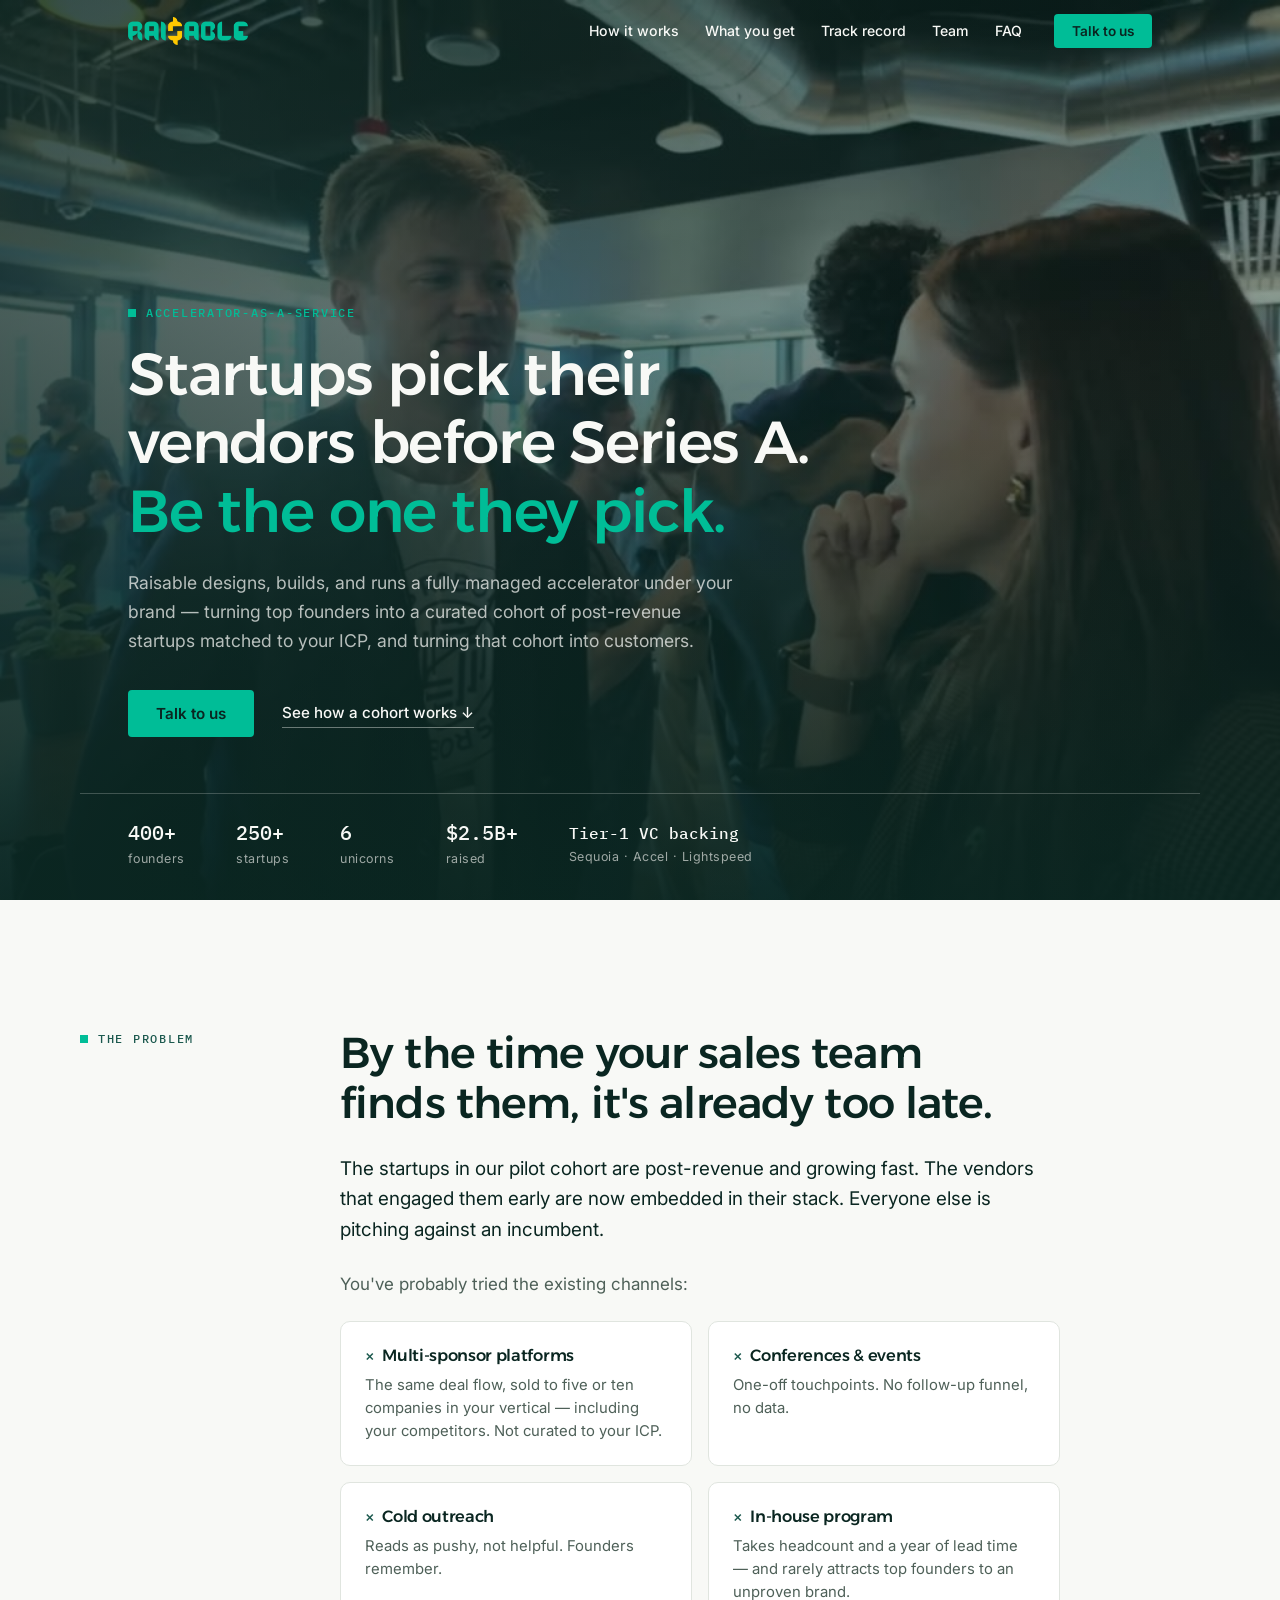
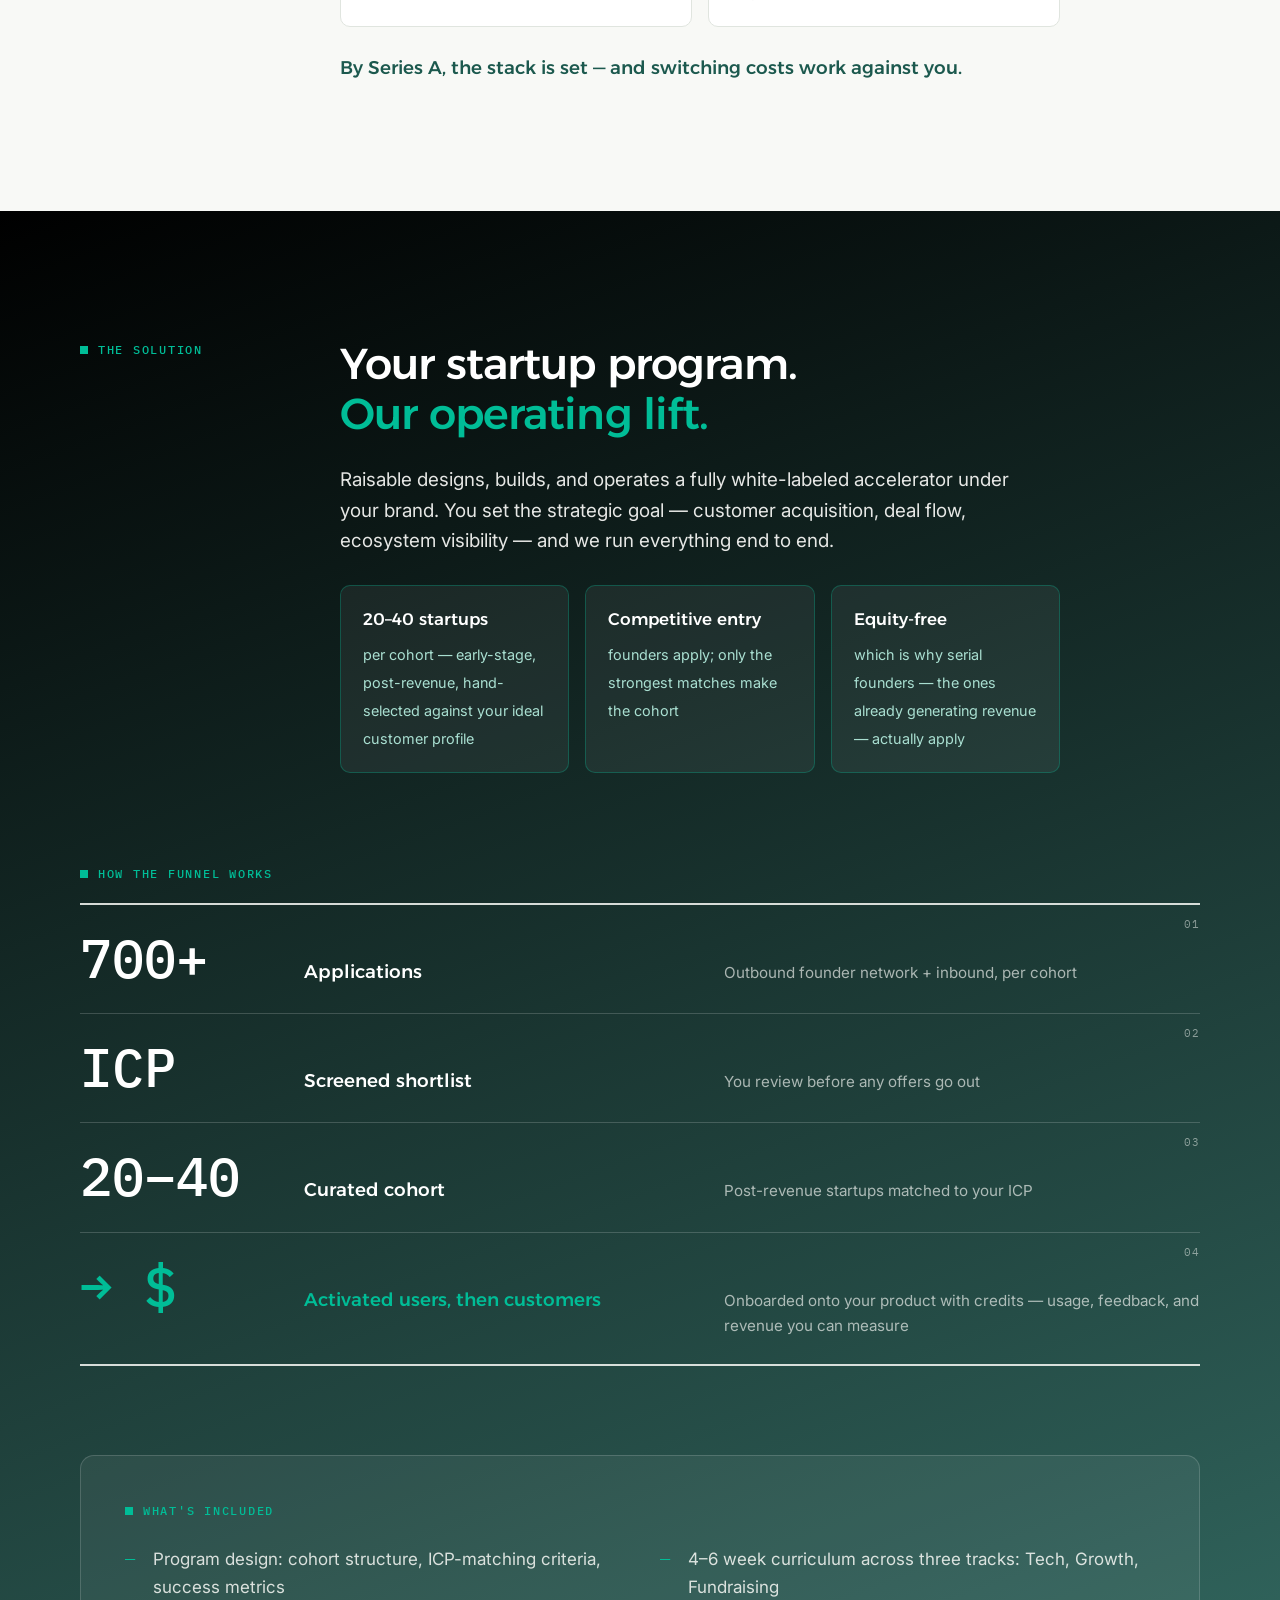
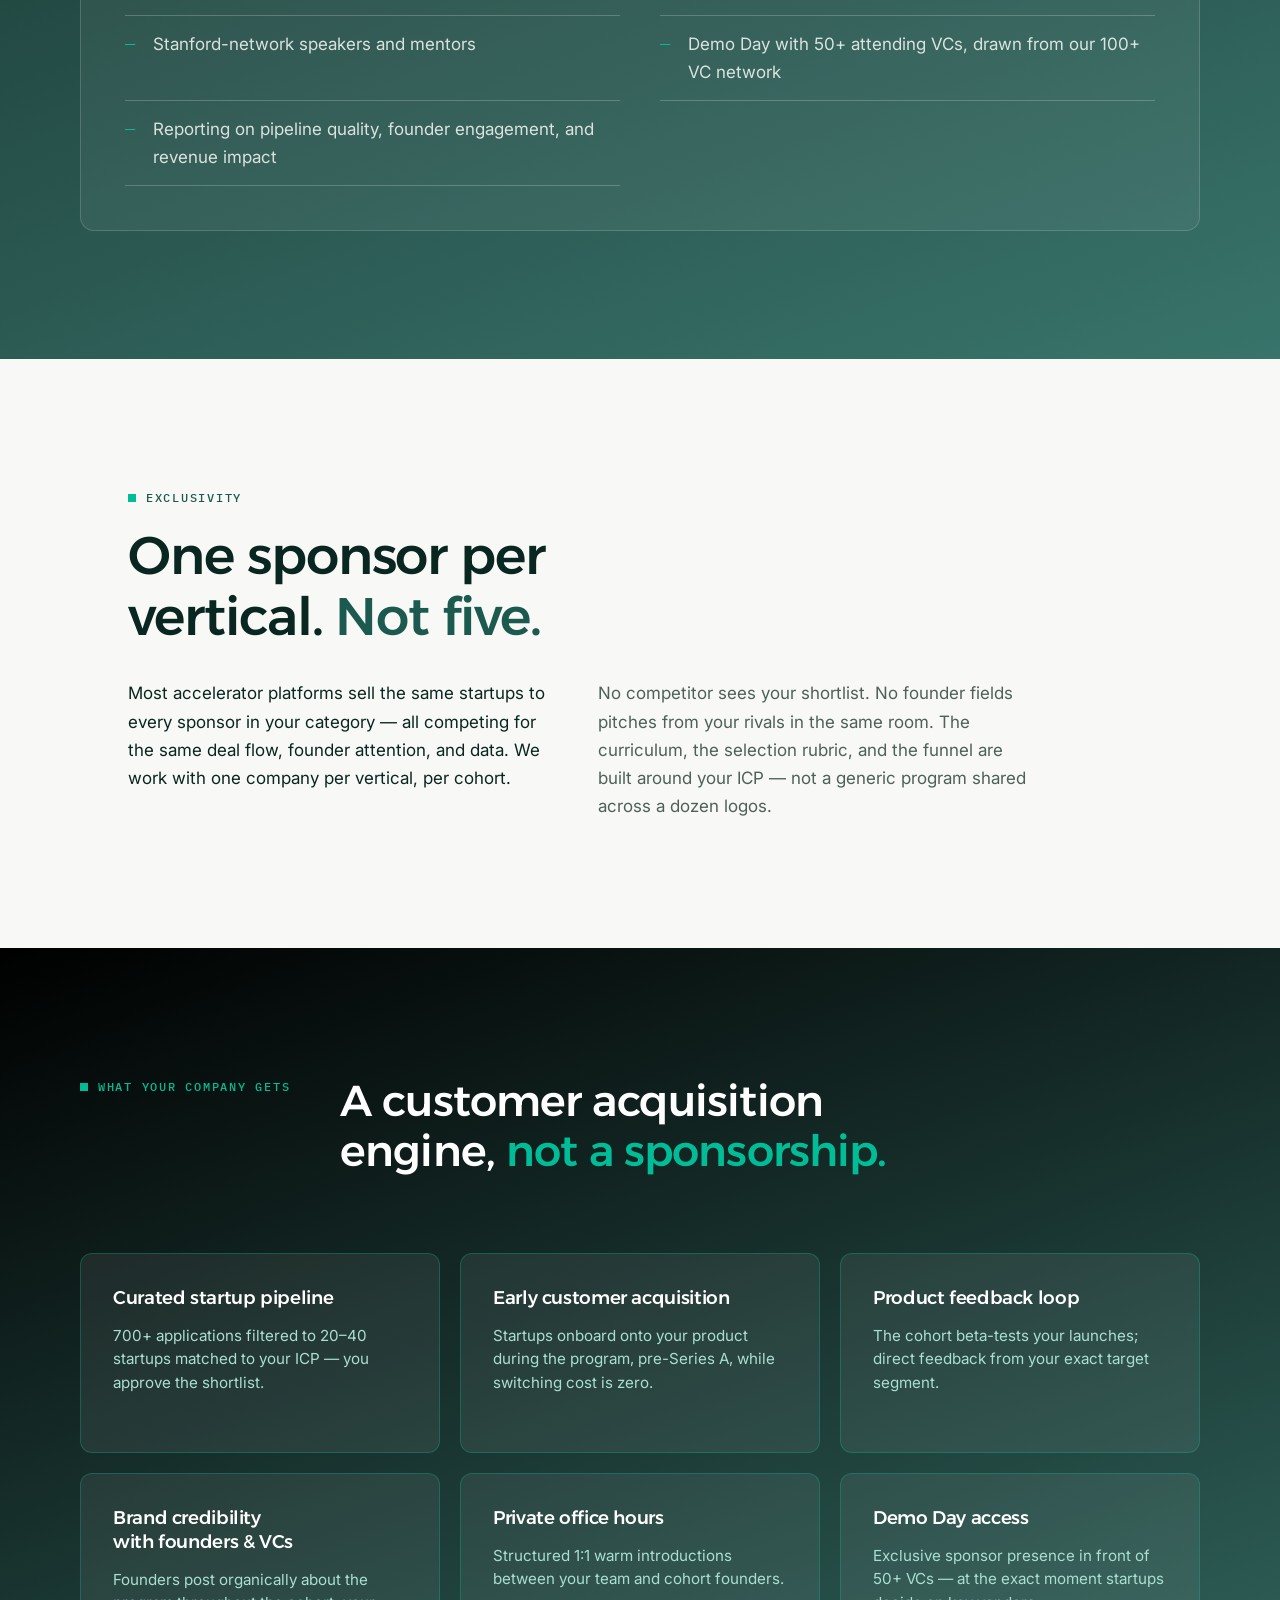
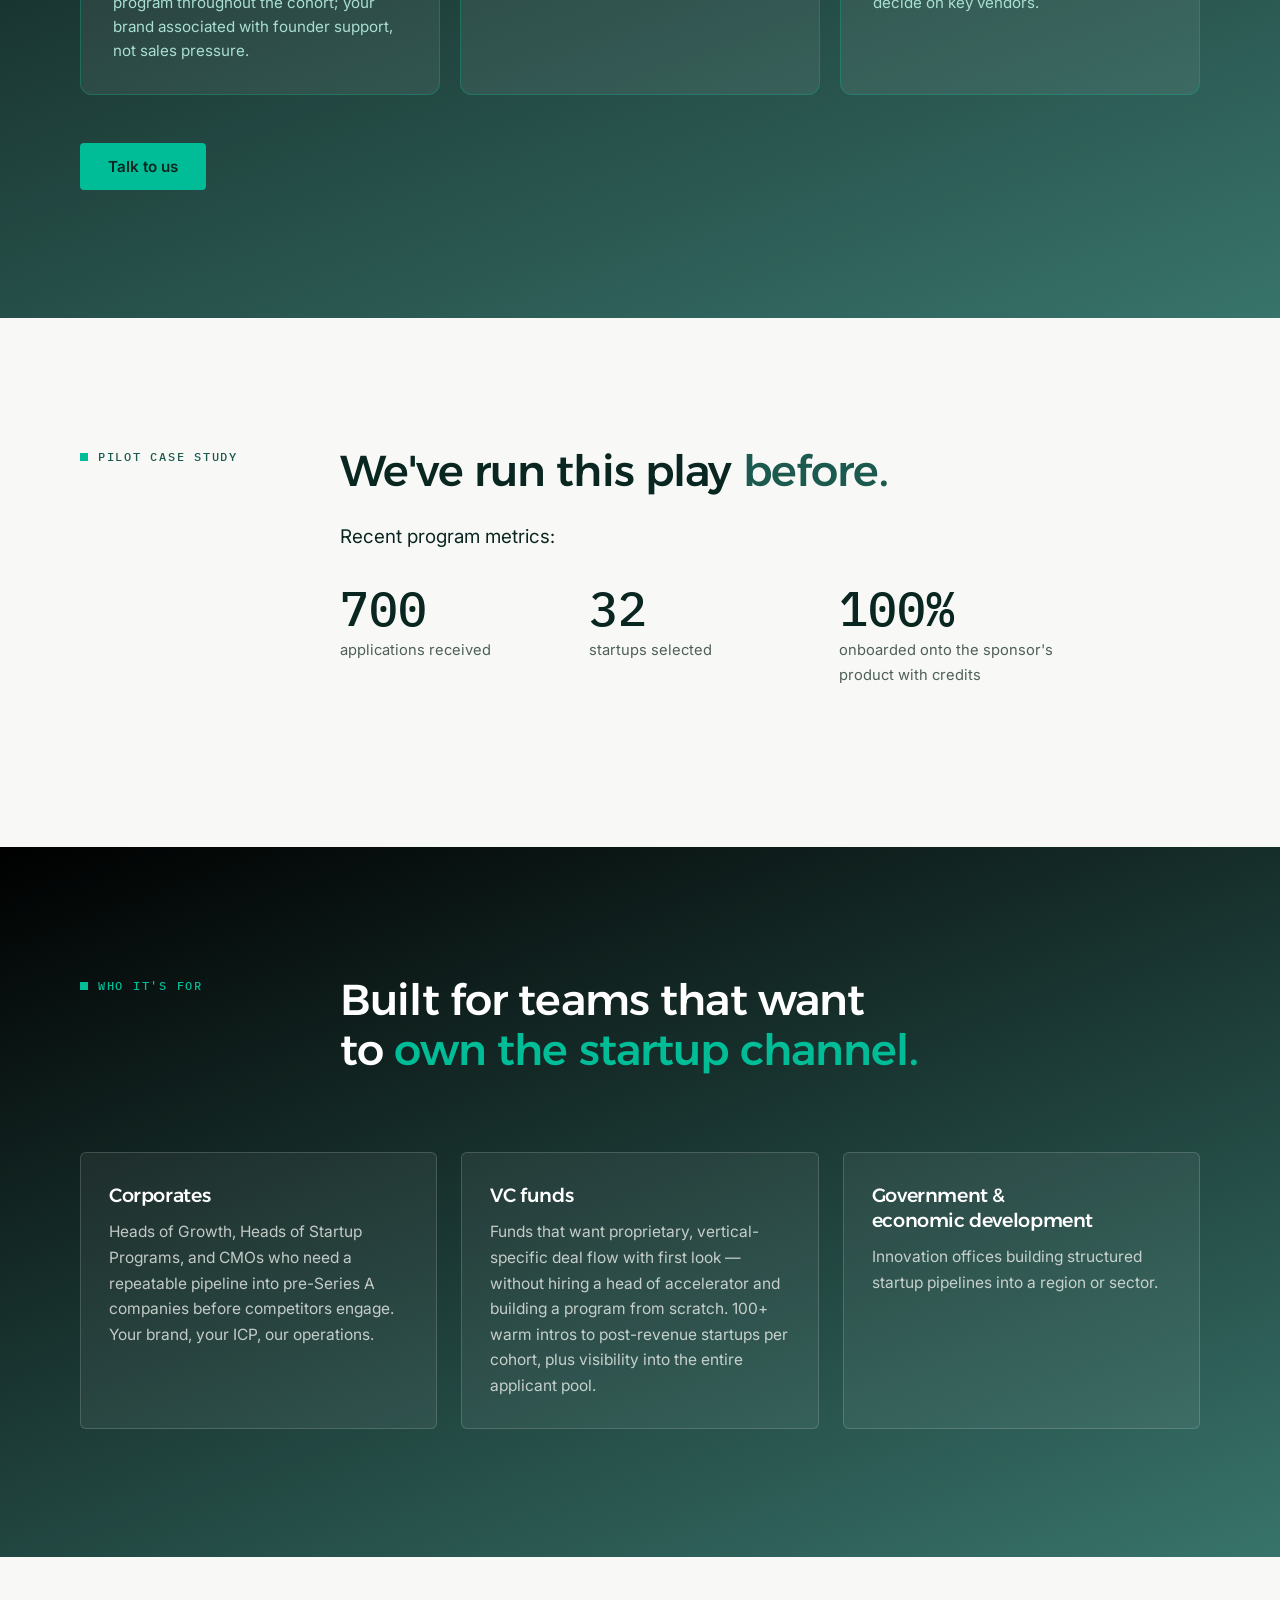
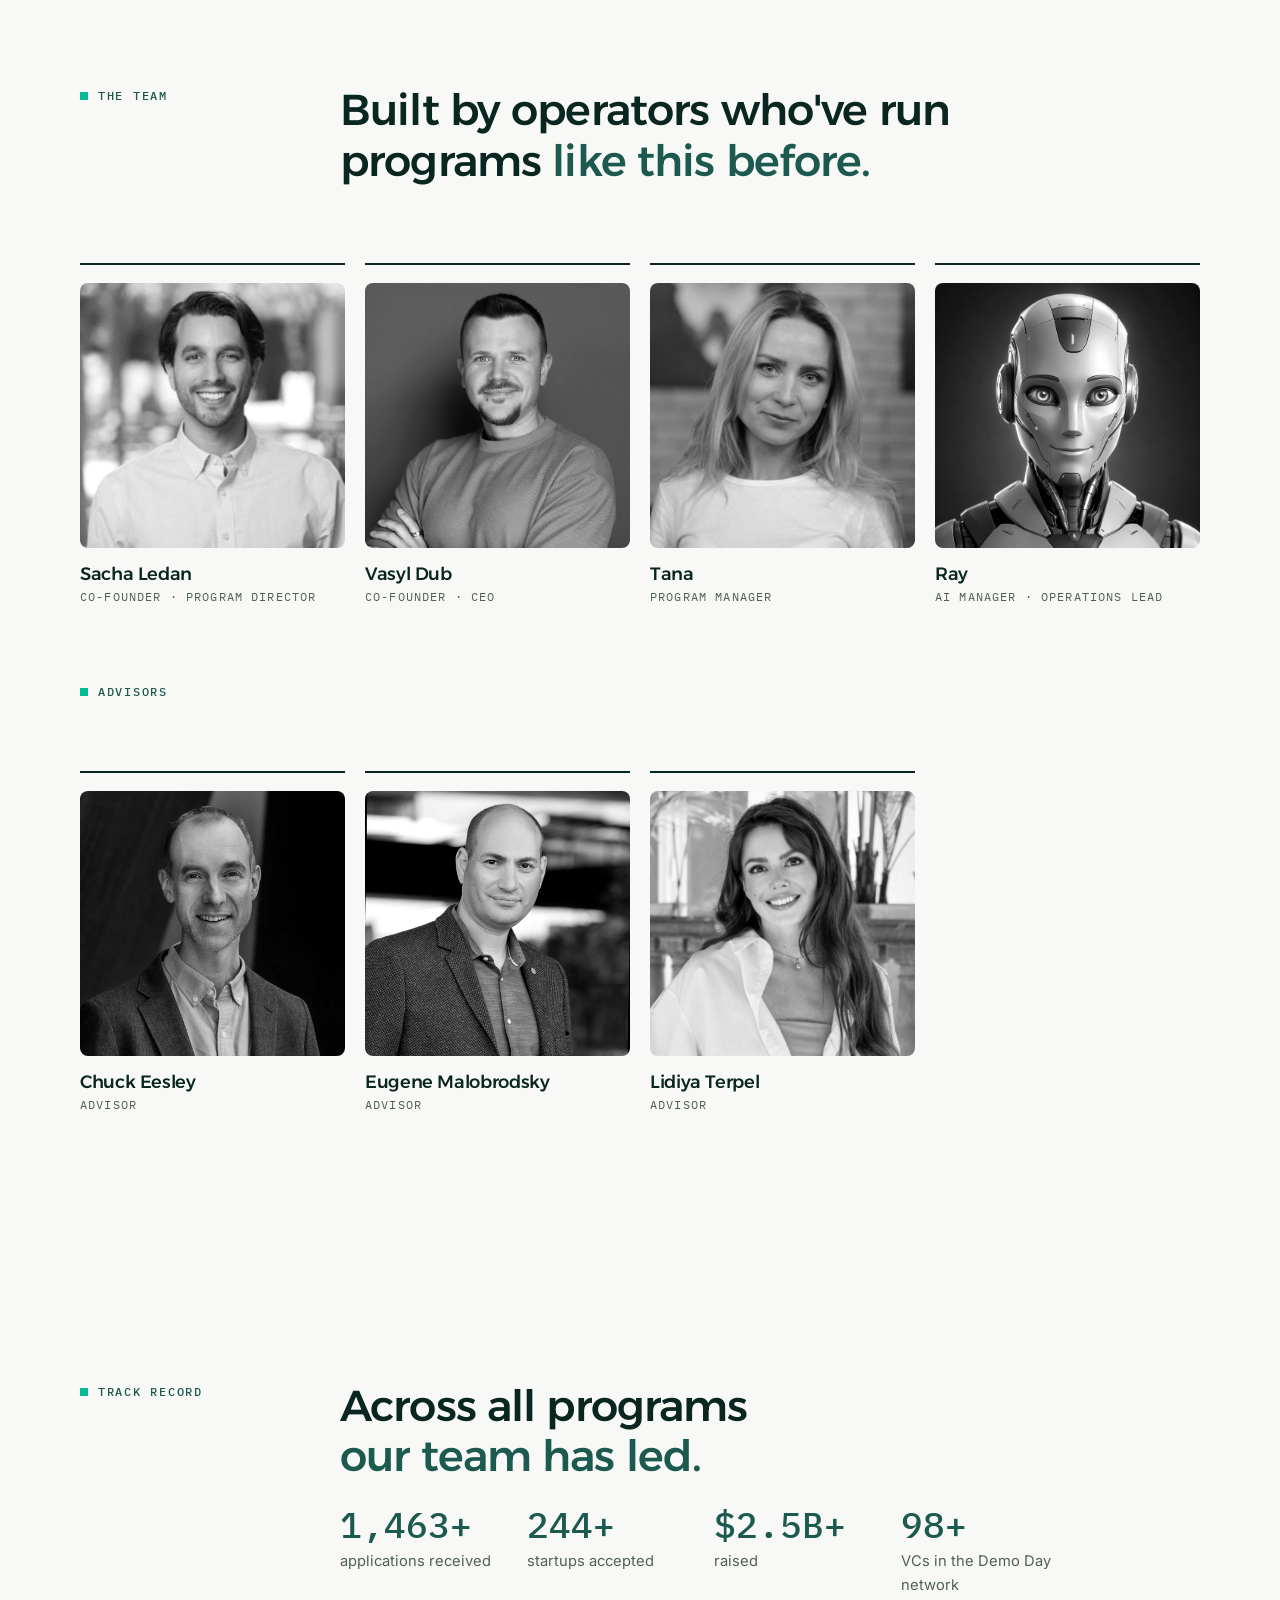
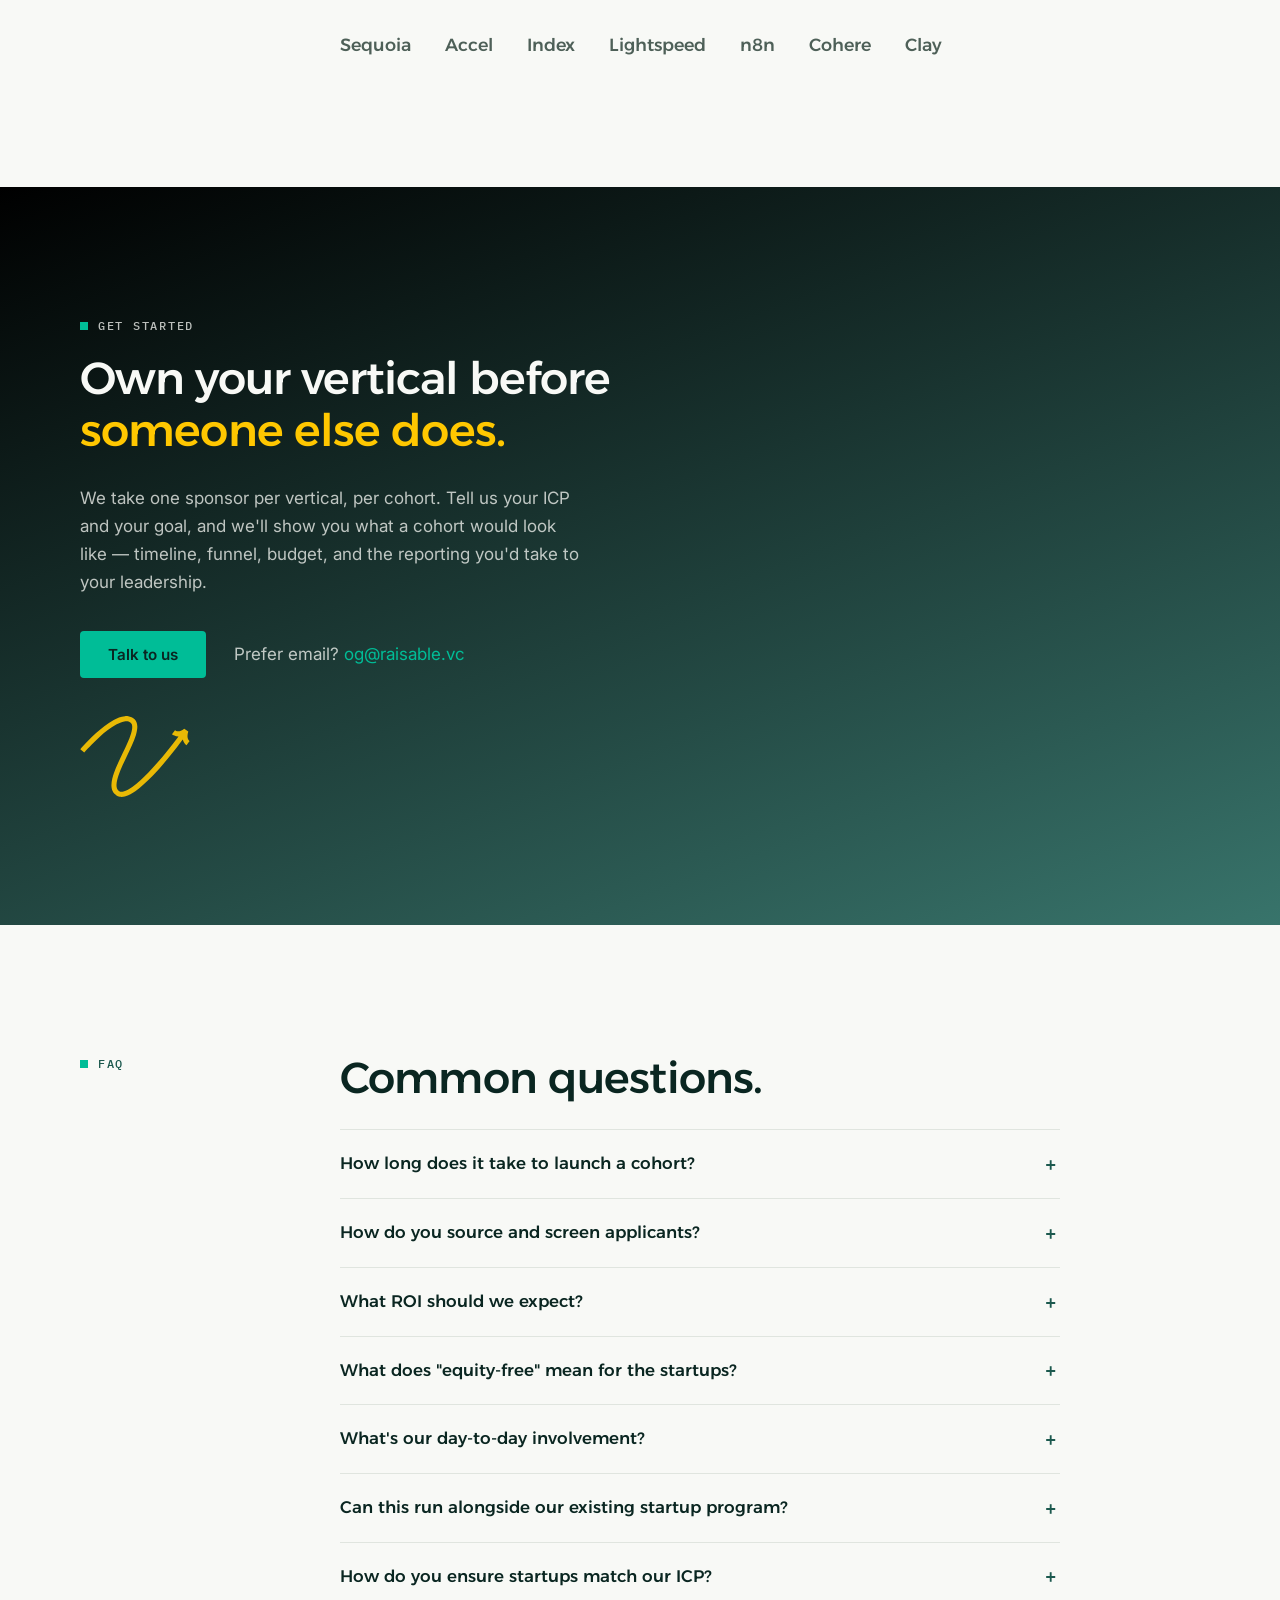
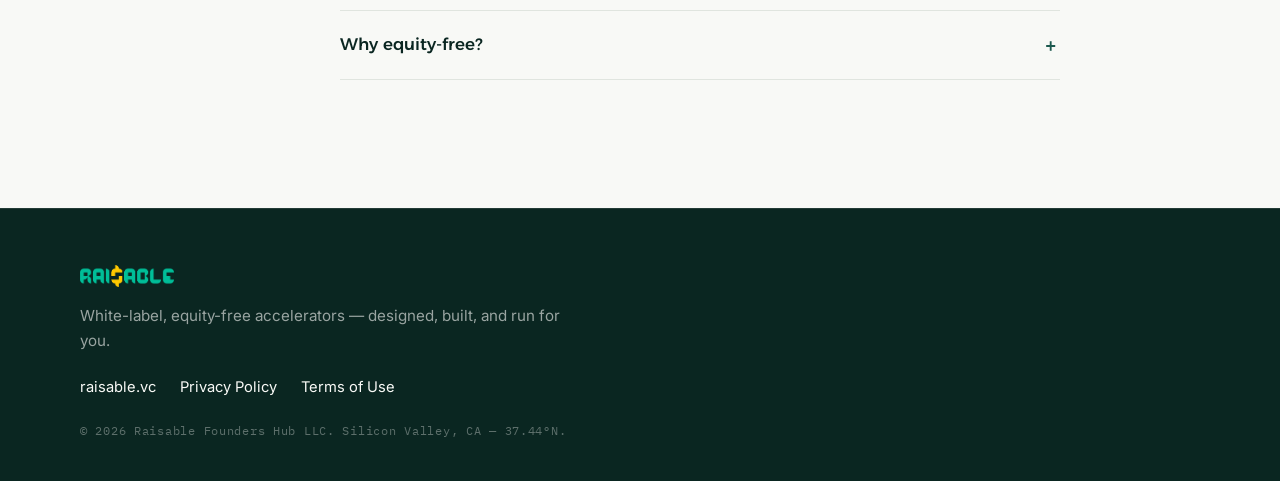
==== commit d5512398: "Mobile: tapping the open member card closes it (synced from main site) Co-Authored-By: Claude Fable " ====
--- a/index.html
+++ b/index.html
@@ -14,7 +14,7 @@
   <link rel="preconnect" href="https://fonts.googleapis.com">
   <link rel="preconnect" href="https://fonts.gstatic.com" crossorigin>
   <link href="https://fonts.googleapis.com/css2?family=Alexandria:wght@400;500;600;700&family=Inter:wght@400;500;600&family=IBM+Plex+Mono:wght@400;500&display=swap" rel="stylesheet">
-  <link rel="stylesheet" href="assets/css/style.css?v=2">
+  <link rel="stylesheet" href="assets/css/style.css?v=3">
 </head>
 <body>
 
@@ -563,6 +563,6 @@
     </form>
   </dialog>
 
-  <script src="assets/js/main.js?v=2"></script>
+  <script src="assets/js/main.js?v=3"></script>
 </body>
 </html>
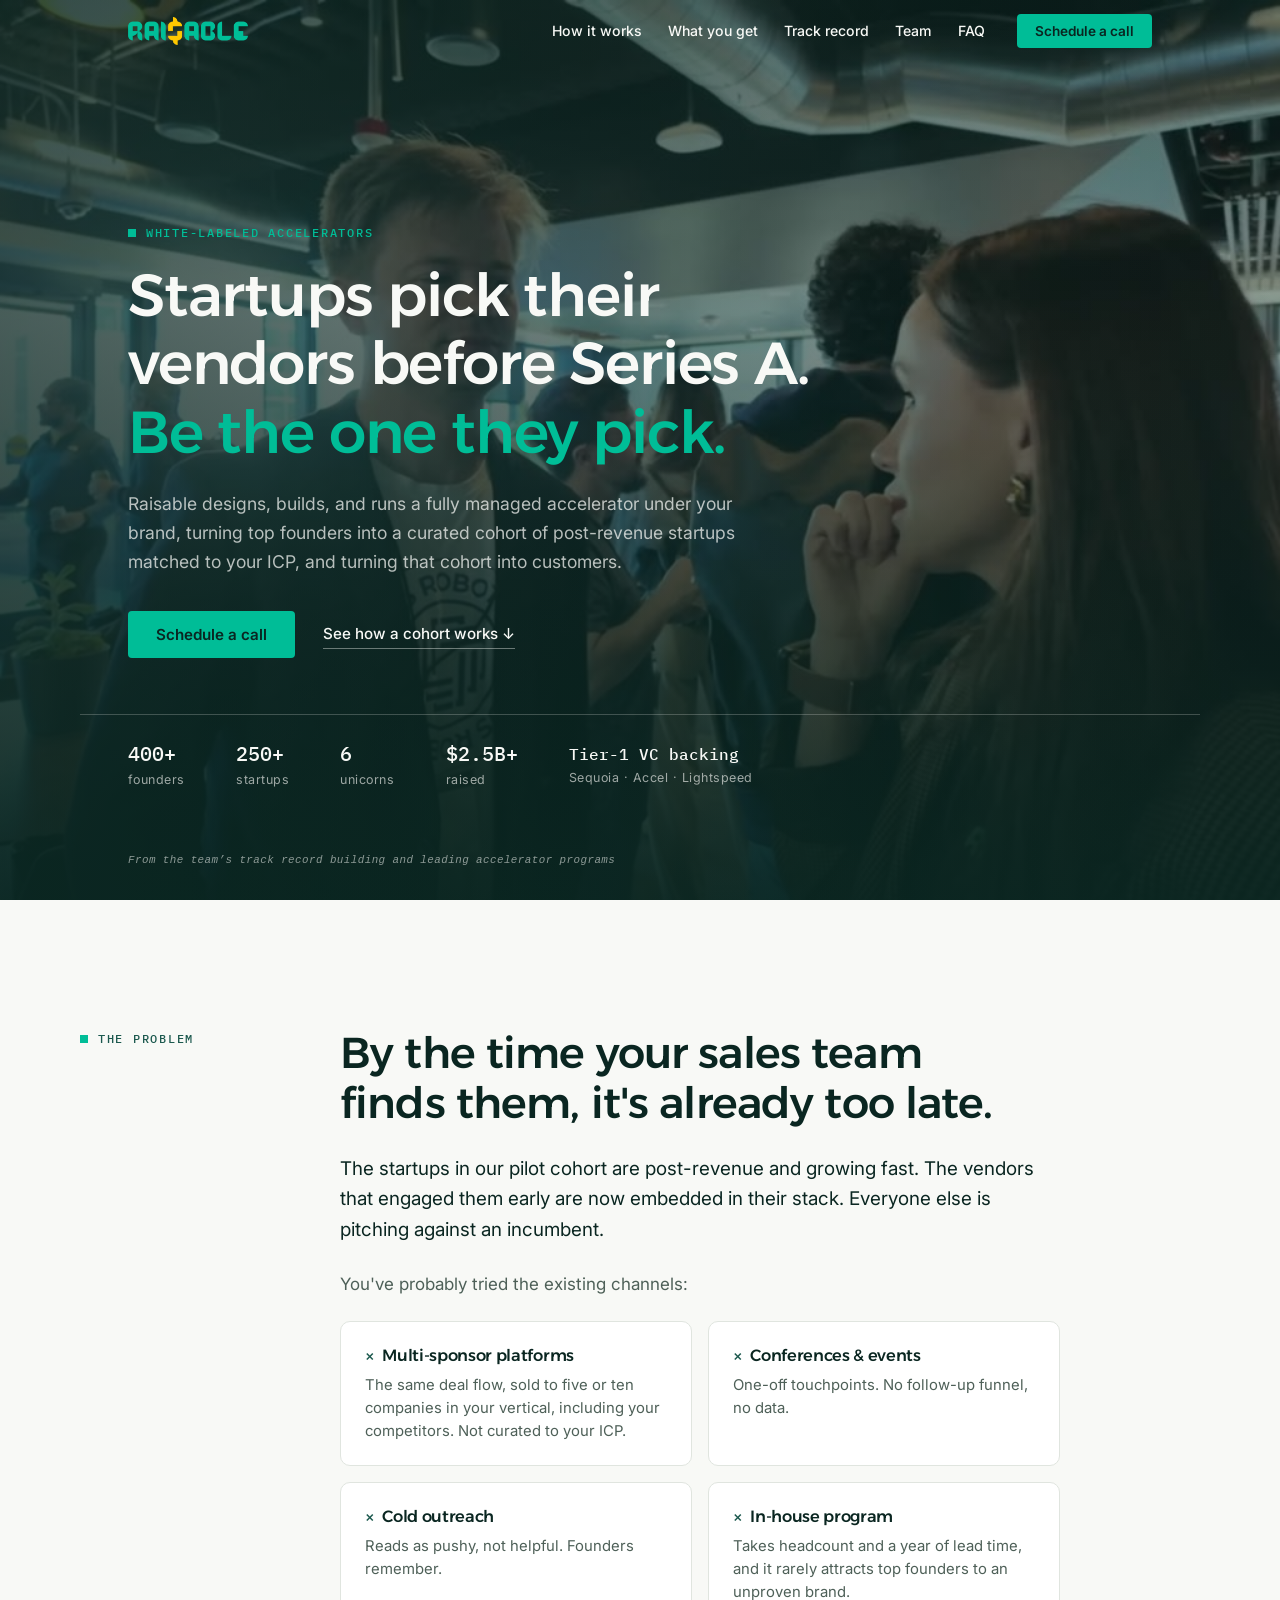
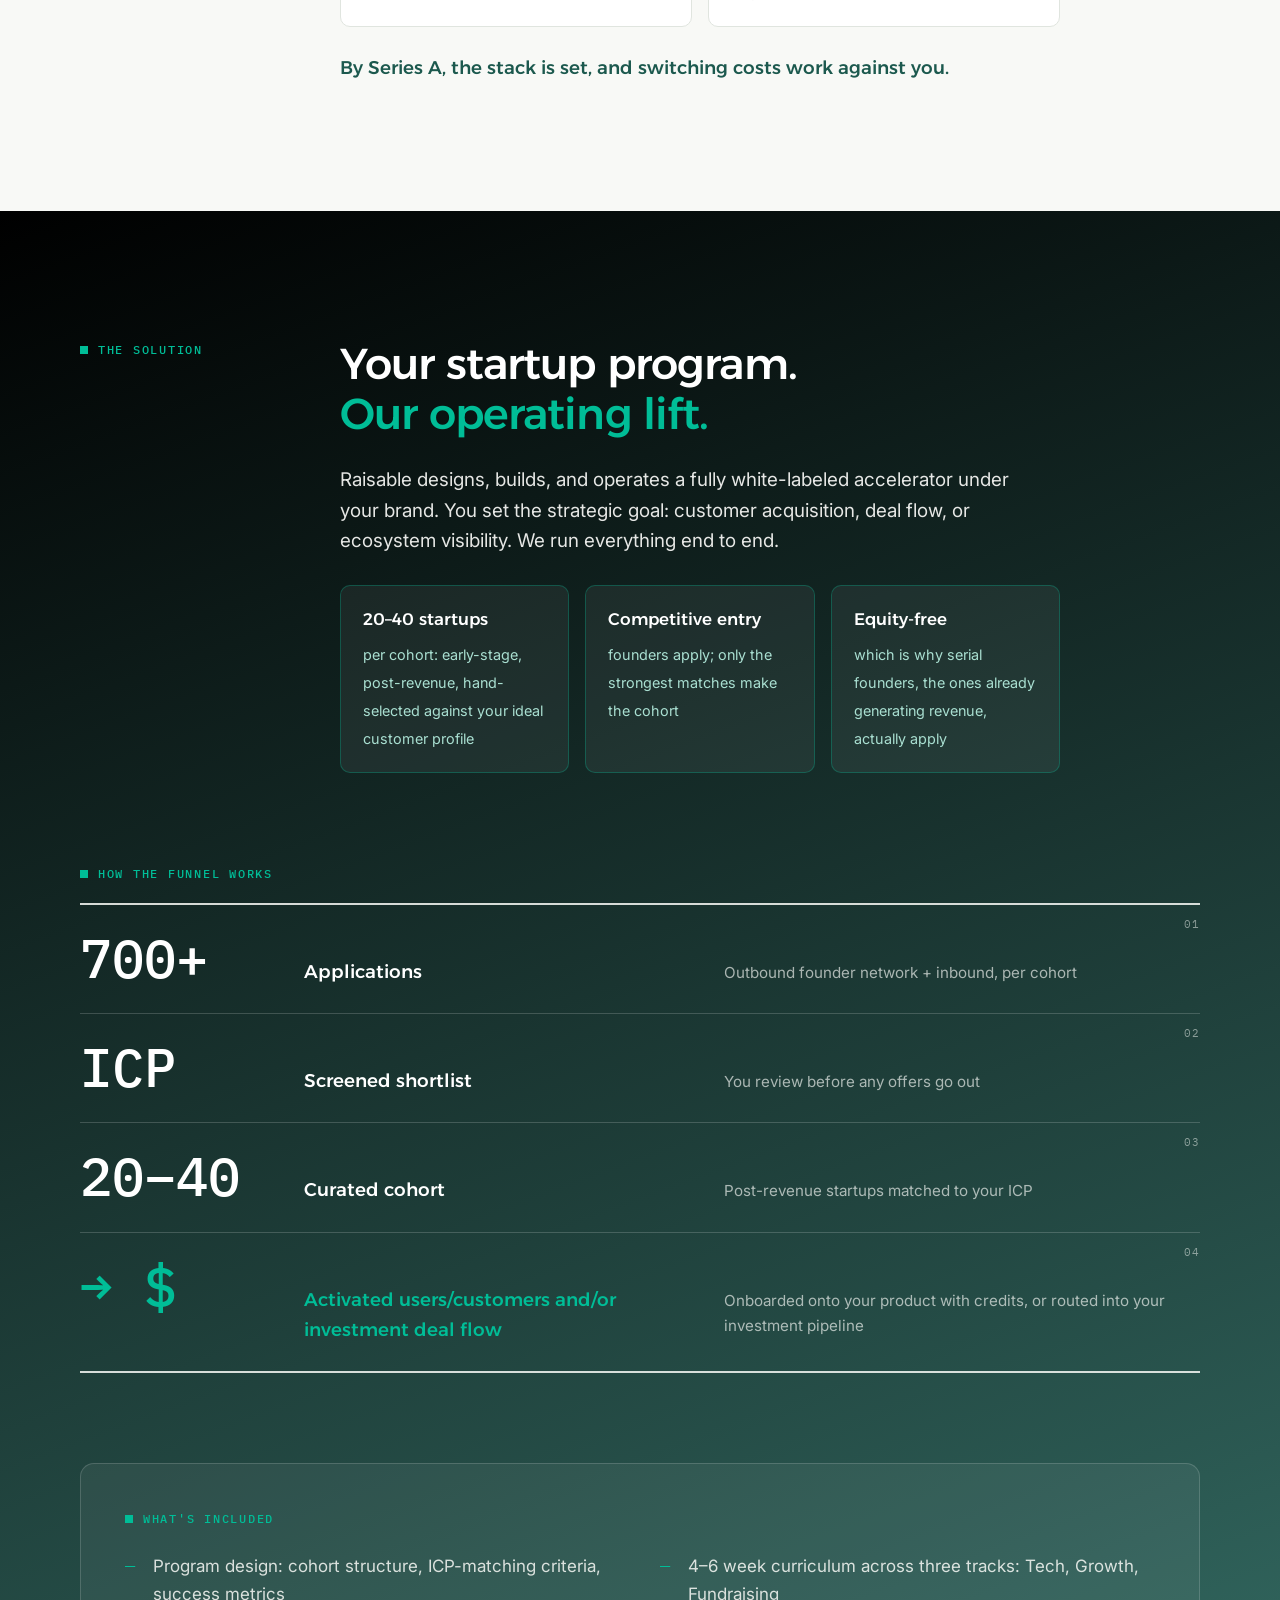
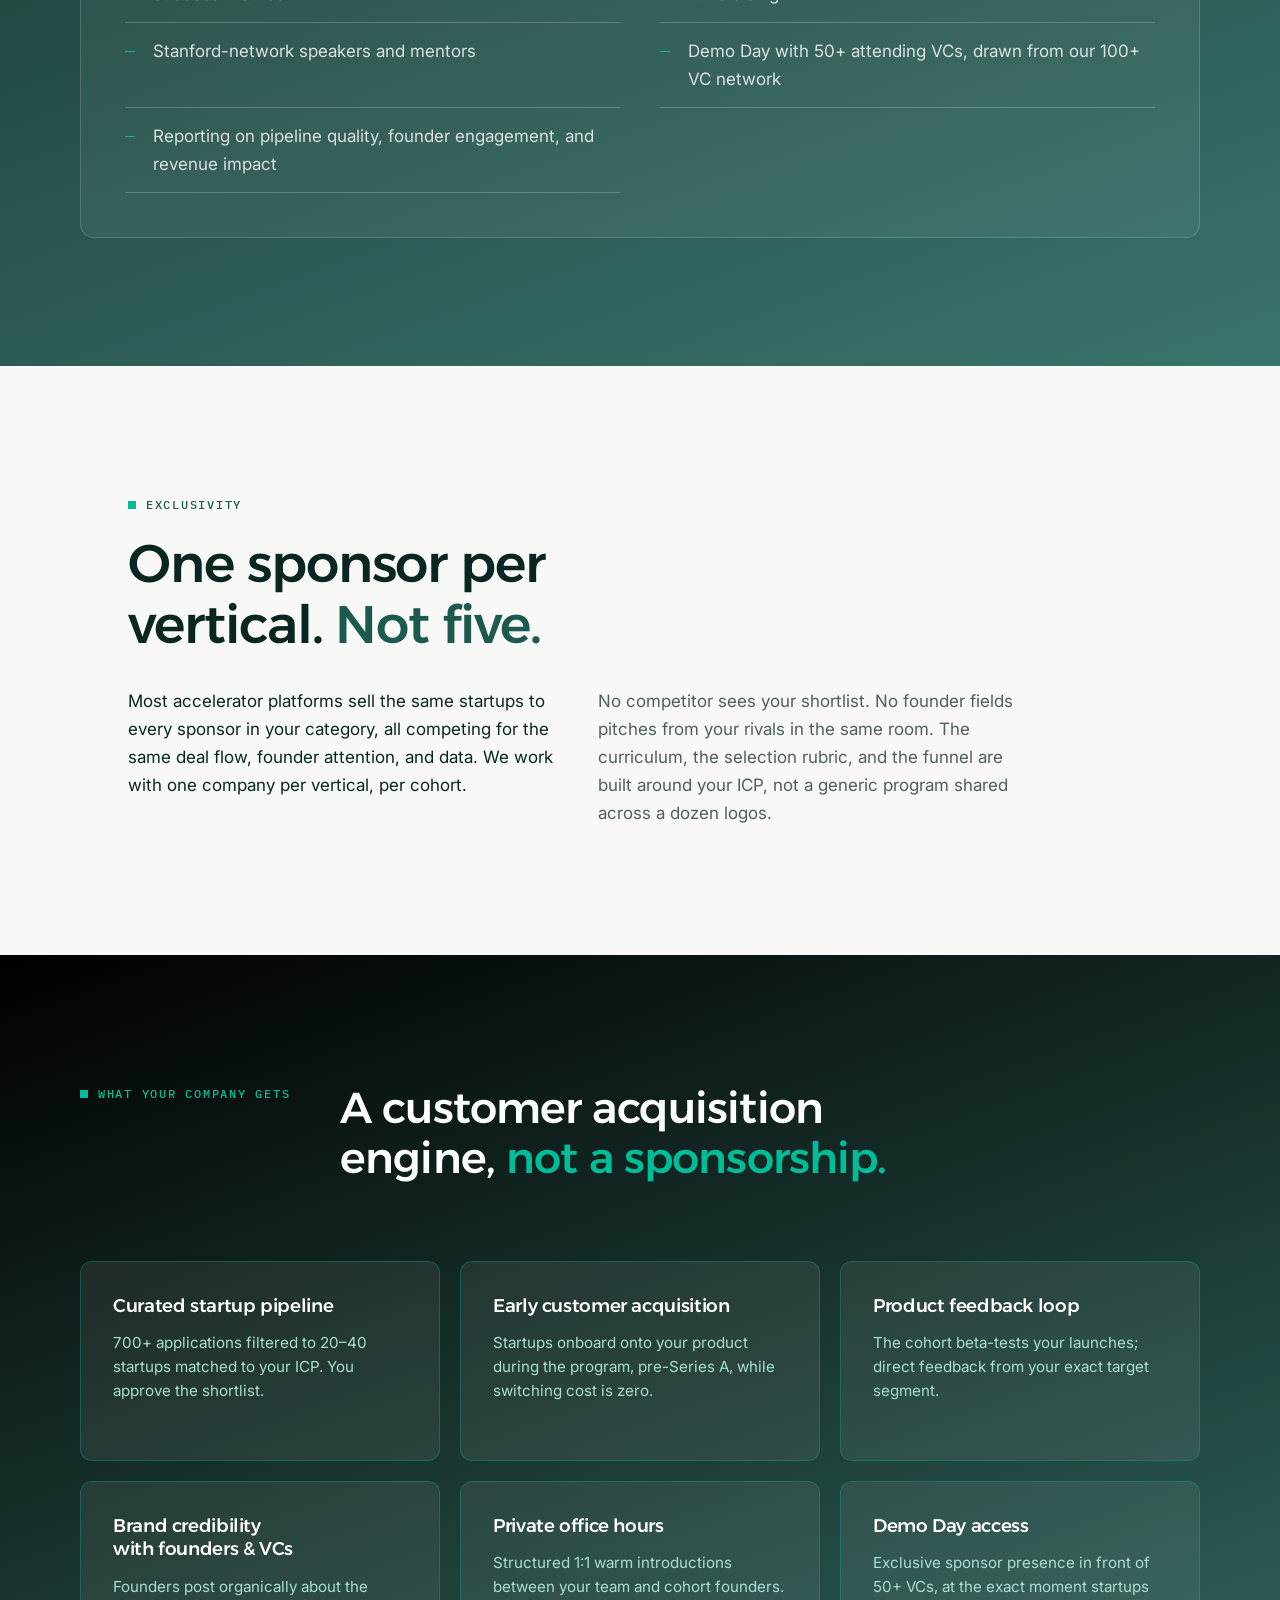
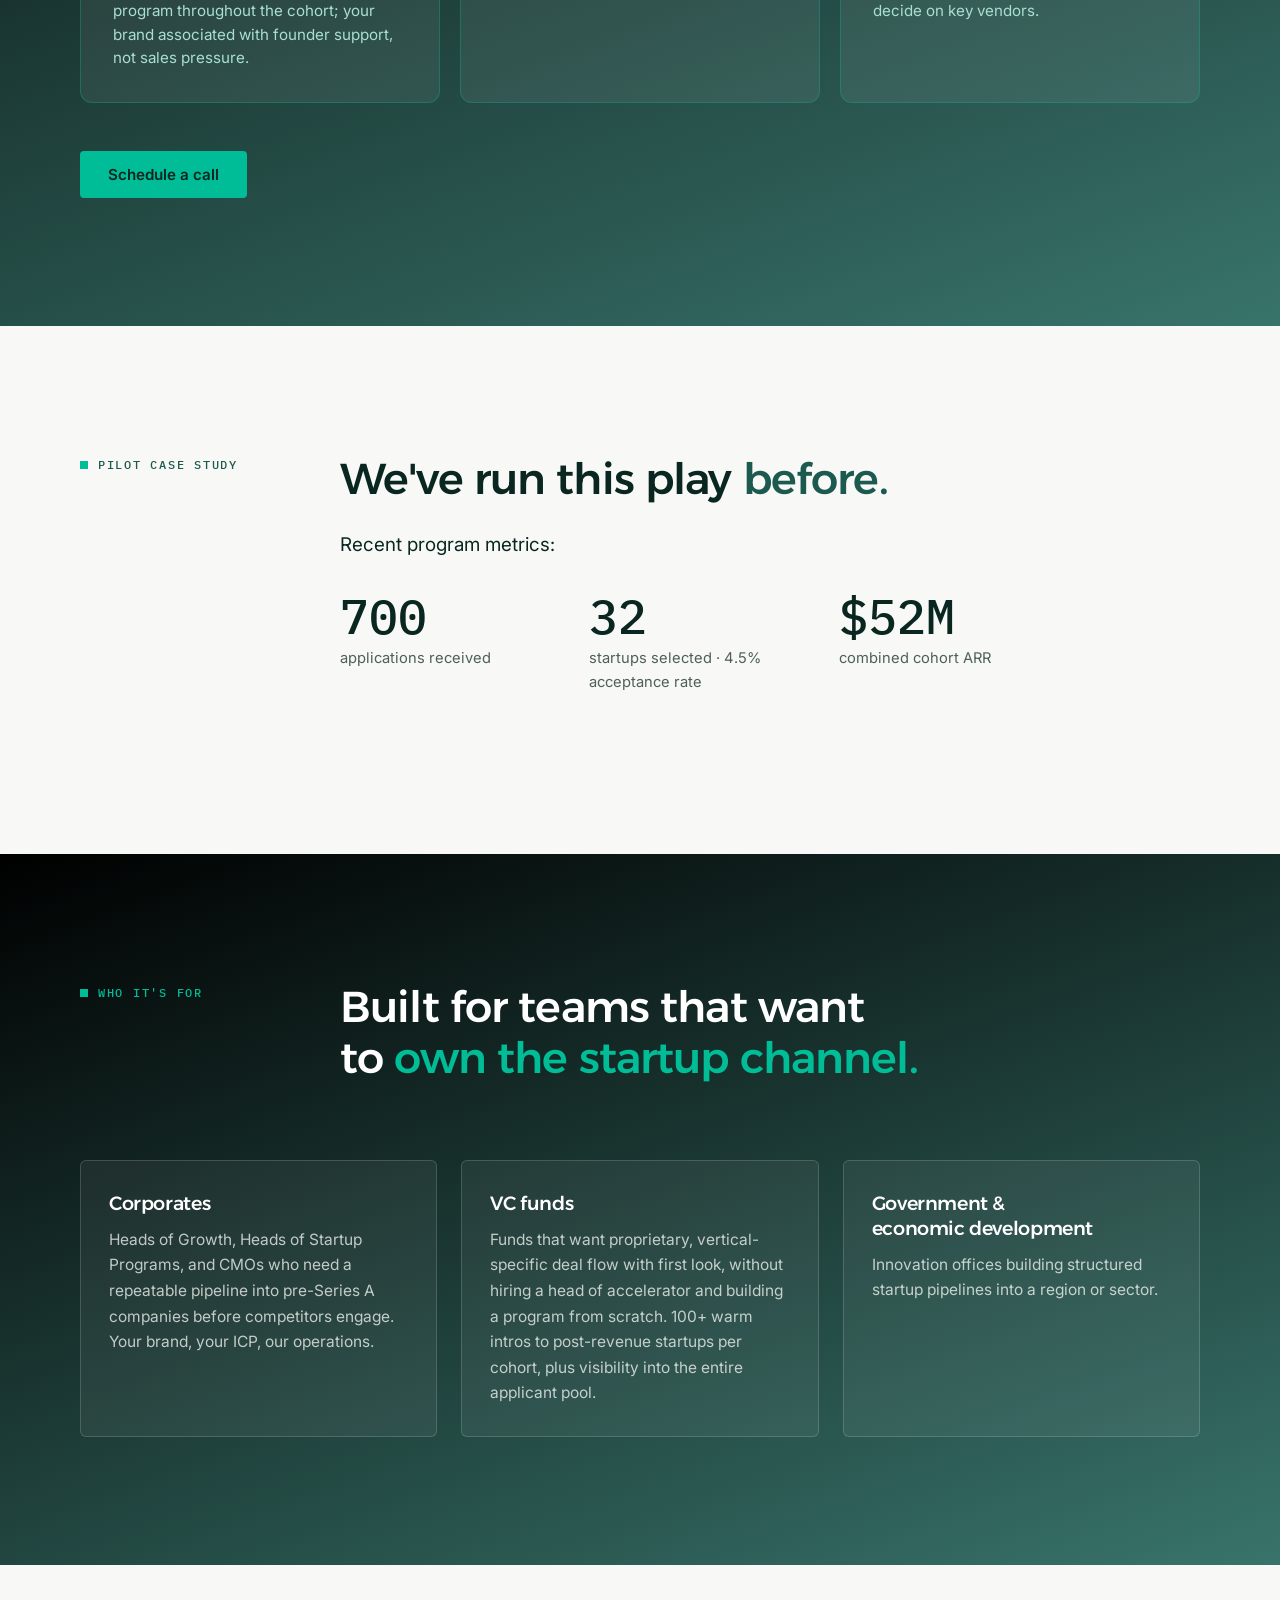
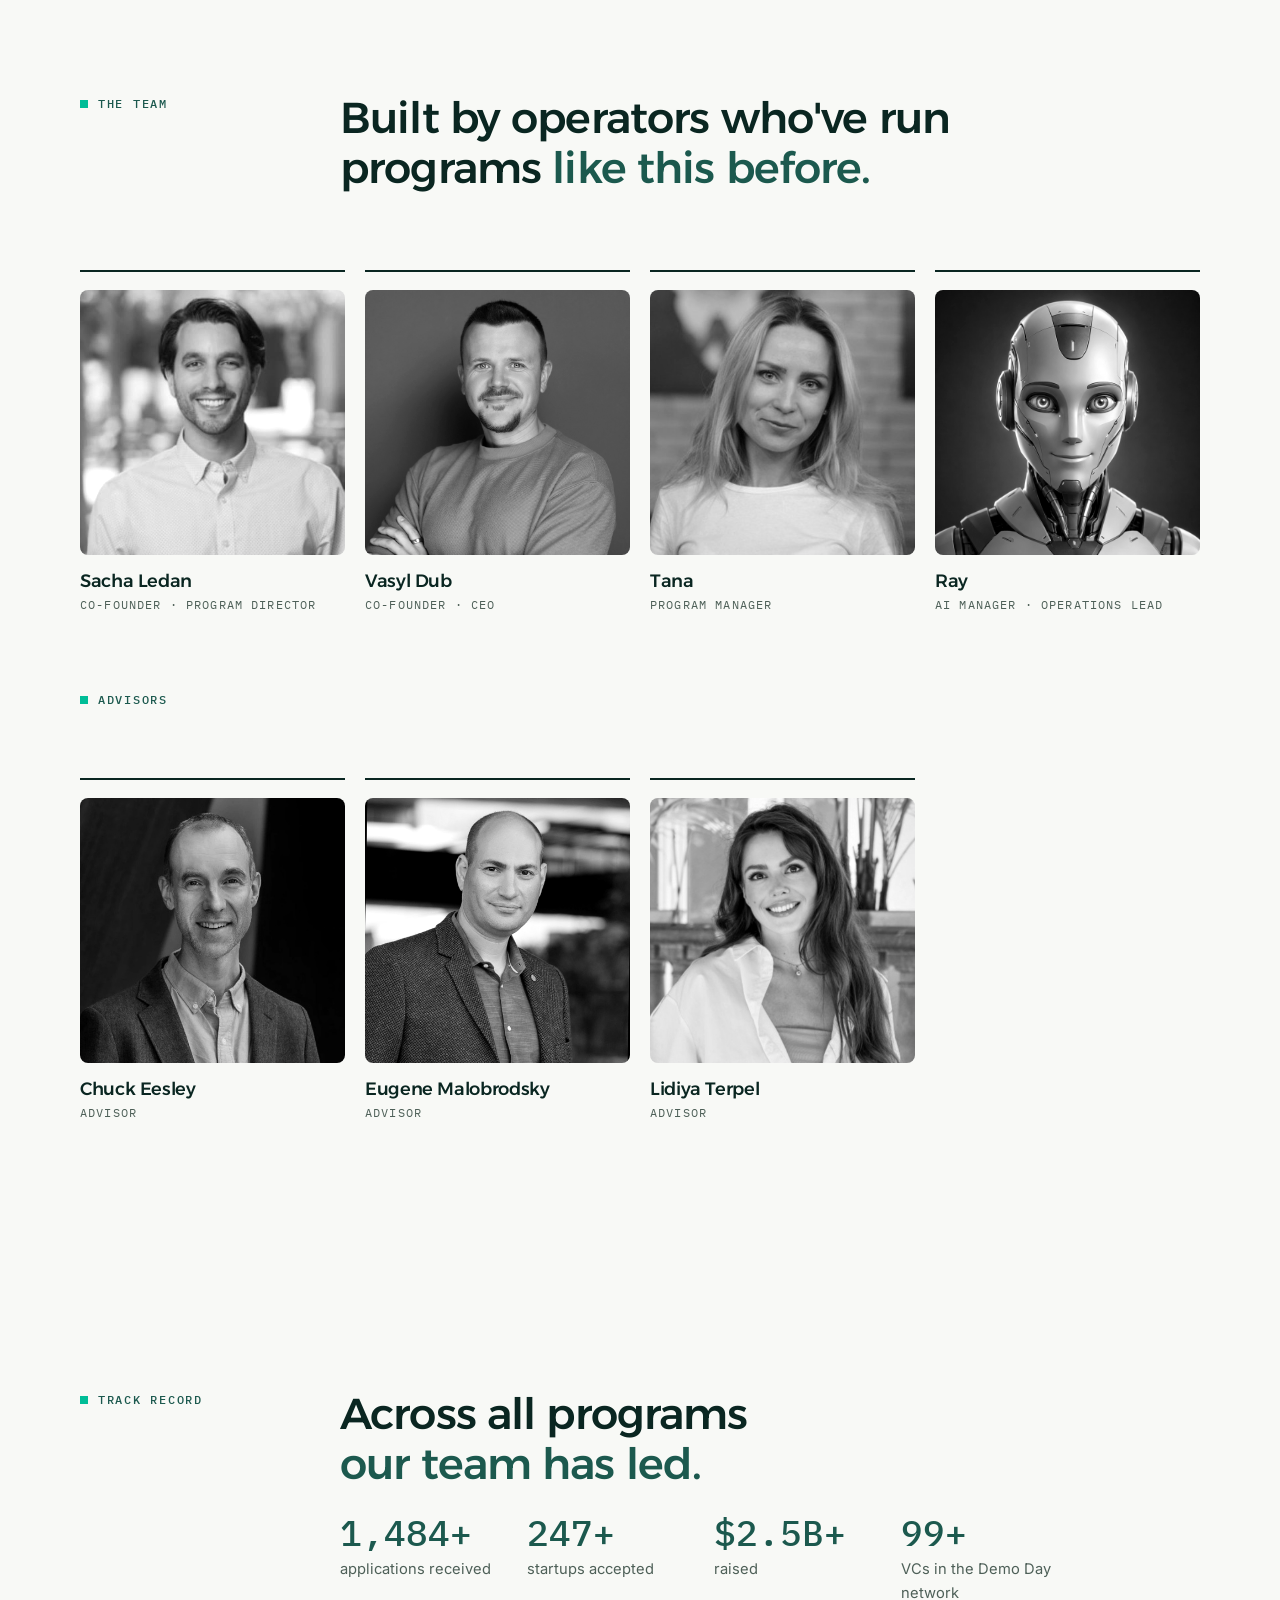
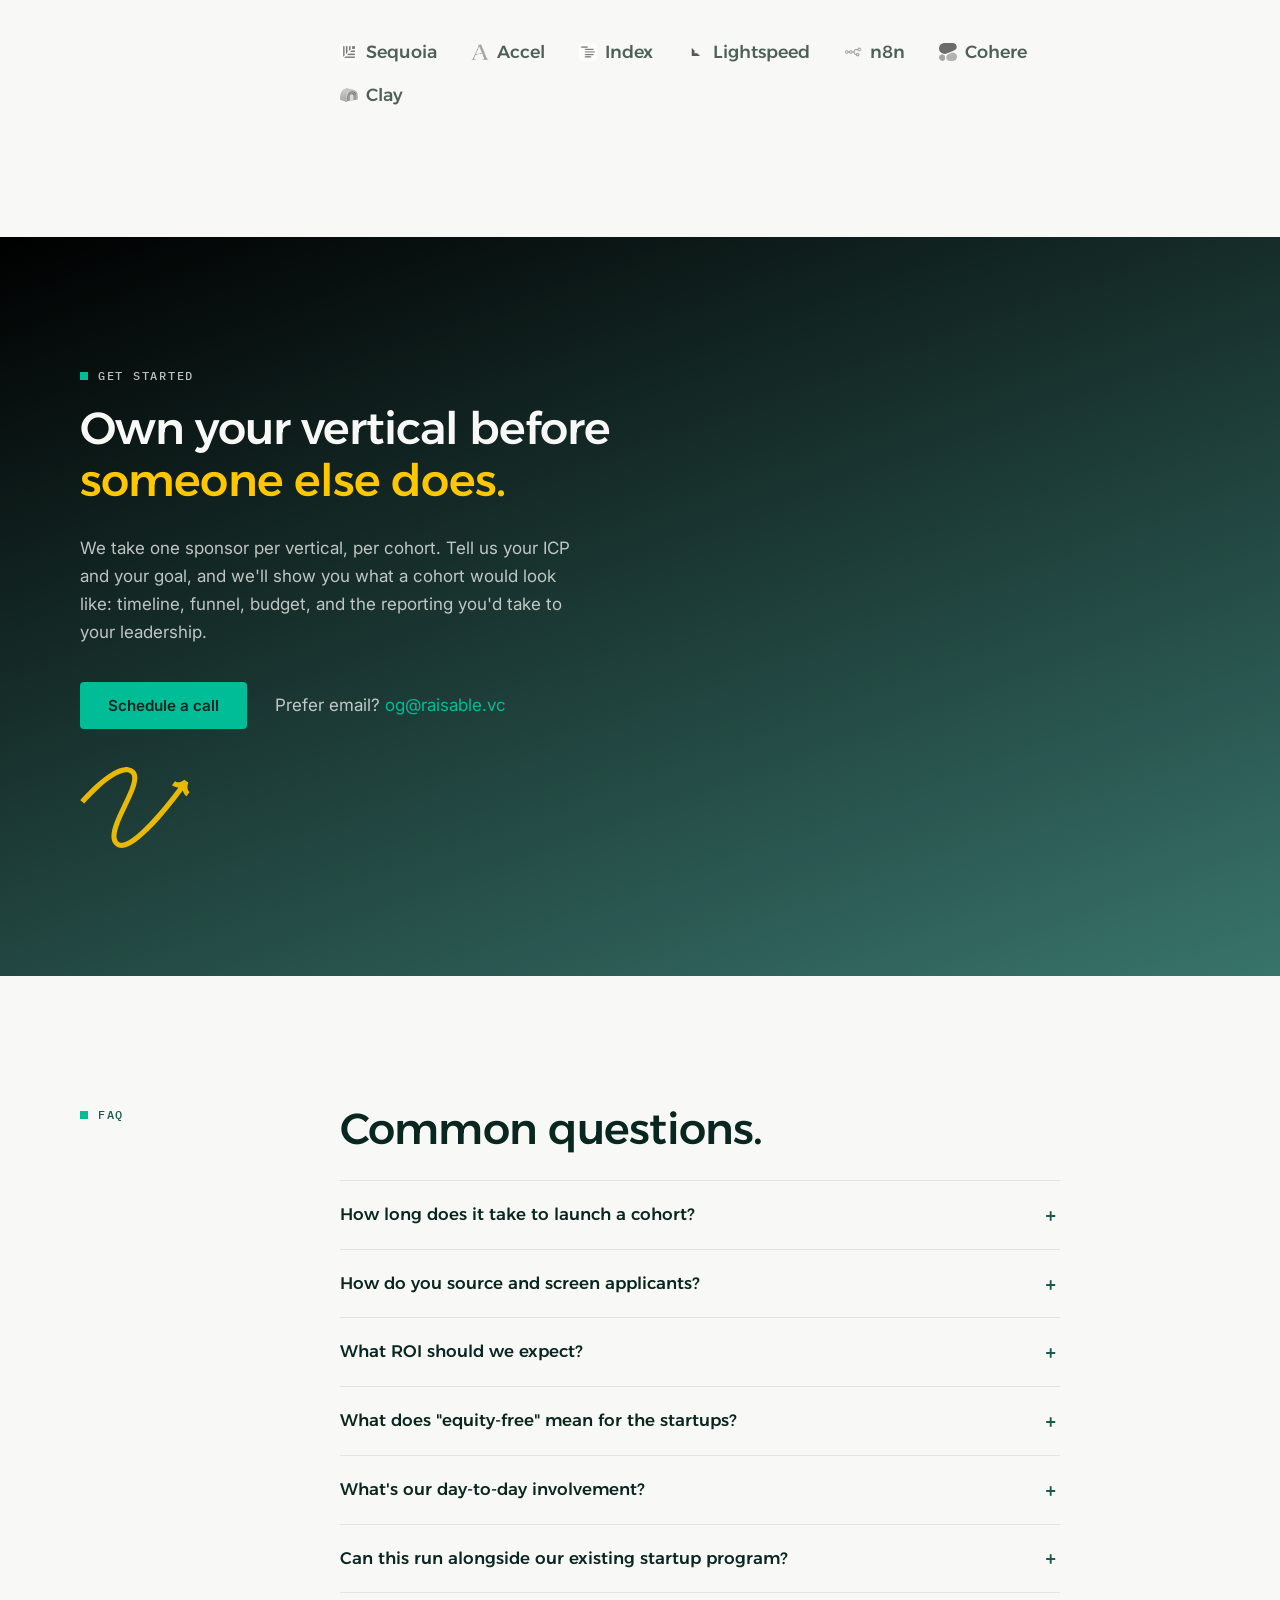
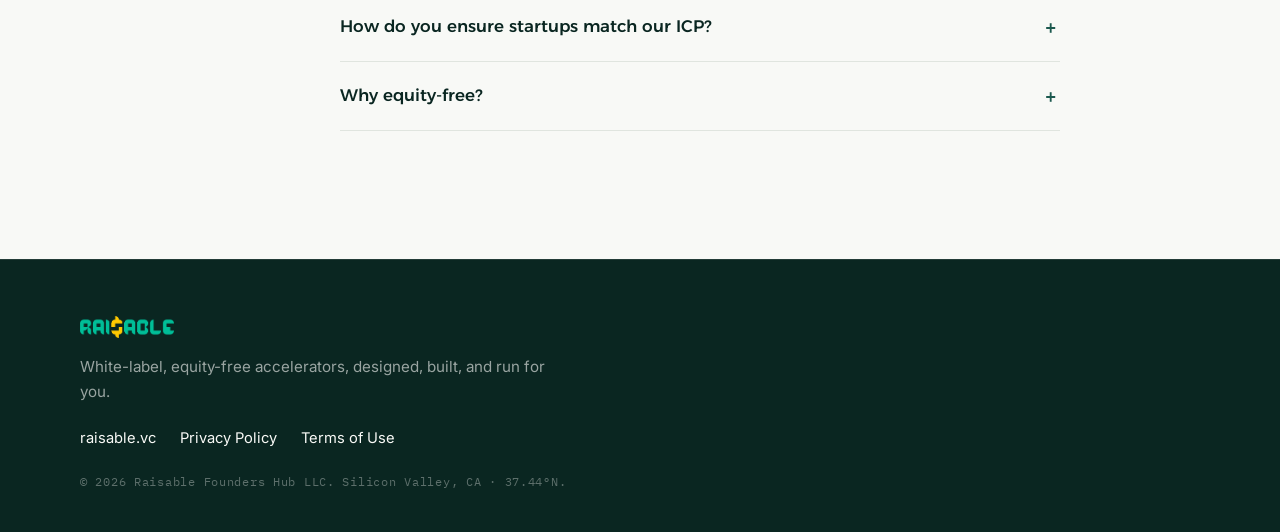
==== commit 420113e4: "Doc updates: White-Labeled Accelerators, Schedule a call, no em dashes, new numbers Per the updates " ====
--- a/index.html
+++ b/index.html
@@ -4,17 +4,17 @@
   <meta charset="UTF-8">
   <meta name="viewport" content="width=device-width, initial-scale=1.0">
   <title>Accelerator-as-a-Service for Corporates &amp; VCs | Raisable</title>
-  <meta name="description" content="Raisable designs and runs white-label, equity-free accelerators. Turn 700+ startup applications into a curated cohort — and the cohort into your customers.">
+  <meta name="description" content="Raisable designs and runs white-label, equity-free accelerators. Turn 700+ startup applications into a curated cohort, and the cohort into your customers.">
   <link rel="canonical" href="https://accelerator.raisable.vc/">
   <meta property="og:type" content="website">
   <meta property="og:title" content="Startups pick their vendors before Series A. Be the one they pick.">
-  <meta property="og:description" content="Raisable designs and runs white-label, equity-free accelerators. Turn 700+ startup applications into a curated cohort — and the cohort into your customers.">
+  <meta property="og:description" content="Raisable designs and runs white-label, equity-free accelerators. Turn 700+ startup applications into a curated cohort, and the cohort into your customers.">
   <meta property="og:image" content="assets/video/hero-poster.jpg">
   <link rel="icon" href="data:image/svg+xml,%3Csvg xmlns='http://www.w3.org/2000/svg' viewBox='0 0 32 32'%3E%3Crect width='32' height='32' rx='7' fill='%230A2621'/%3E%3Ctext x='16' y='23' font-family='Arial,sans-serif' font-size='19' font-weight='700' fill='%2300BD97' text-anchor='middle'%3ER%3C/text%3E%3C/svg%3E">
   <link rel="preconnect" href="https://fonts.googleapis.com">
   <link rel="preconnect" href="https://fonts.gstatic.com" crossorigin>
   <link href="https://fonts.googleapis.com/css2?family=Alexandria:wght@400;500;600;700&family=Inter:wght@400;500;600&family=IBM+Plex+Mono:wght@400;500&display=swap" rel="stylesheet">
-  <link rel="stylesheet" href="assets/css/style.css?v=3">
+  <link rel="stylesheet" href="assets/css/style.css?v=4">
 </head>
 <body>
 
@@ -22,7 +22,7 @@
 
   <header class="nav" id="nav">
     <div class="nav-inner">
-      <a class="nav-logo" href="#top" aria-label="Raisable — home">
+      <a class="nav-logo" href="#top" aria-label="Raisable home">
         <img src="assets/img/logo.png" alt="Raisable" width="122" height="28">
       </a>
       <nav class="nav-links" id="nav-menu" aria-label="Page sections">
@@ -32,7 +32,7 @@
         <a href="#team">Team</a>
         <a href="#faq">FAQ</a>
       </nav>
-      <button class="btn btn-nav" type="button" data-open-form>Talk to us</button>
+      <button class="btn btn-nav" type="button" data-open-form>Schedule a call</button>
       <button class="nav-toggle" type="button" aria-expanded="false" aria-controls="nav-menu" aria-label="Menu">
         <span></span><span></span>
       </button>
@@ -52,14 +52,14 @@
       </div>
 
       <div class="hero-content">
-        <p class="eyebrow eyebrow-light">Accelerator-as-a-Service</p>
+        <p class="eyebrow eyebrow-light">White-Labeled Accelerators</p>
         <h1>Startups pick their vendors before&nbsp;Series&nbsp;A.<br>
           <em>Be the one they pick.</em></h1>
         <p class="hero-sub">Raisable designs, builds, and runs a fully managed accelerator under
-          your brand — turning top founders into a curated cohort of post-revenue startups
+          your brand, turning top founders into a curated cohort of post-revenue startups
           matched to your ICP, and turning that cohort into customers.</p>
         <div class="hero-actions">
-          <button class="btn btn-primary" type="button" data-open-form>Talk to us</button>
+          <button class="btn btn-primary" type="button" data-open-form>Schedule a call</button>
           <a class="link-arrow" href="#how">See how a cohort works&nbsp;↓</a>
         </div>
       </div>
@@ -70,6 +70,7 @@
         <div class="proof-item"><strong>6</strong><span>unicorns</span></div>
         <div class="proof-item"><strong>$2.5B+</strong><span>raised</span></div>
         <div class="proof-item proof-wide"><strong>Tier-1 VC backing</strong><span>Sequoia&nbsp;· Accel&nbsp;· Lightspeed</span></div>
+        <p class="proof-disclaimer">From the team’s track record building and leading accelerator programs</p>
       </div>
     </section>
 
@@ -88,7 +89,7 @@
           <div class="fired-grid">
             <article class="fired-card">
               <h3><span aria-hidden="true">×</span> Multi-sponsor platforms</h3>
-              <p>The same deal flow, sold to five or ten companies in your vertical —
+              <p>The same deal flow, sold to five or ten companies in your vertical,
                 including your competitors. Not curated to your ICP.</p>
             </article>
             <article class="fired-card">
@@ -101,11 +102,11 @@
             </article>
             <article class="fired-card">
               <h3><span aria-hidden="true">×</span> In-house program</h3>
-              <p>Takes headcount and a year of lead time — and rarely attracts top founders
+              <p>Takes headcount and a year of lead time, and it rarely attracts top founders
                 to an unproven brand.</p>
             </article>
           </div>
-          <p class="kicker">By Series A, the stack is set — and switching costs work against you.</p>
+          <p class="kicker">By Series A, the stack is set, and switching costs work against you.</p>
         </div>
       </div>
     </section>
@@ -119,12 +120,12 @@
         <div class="section-body">
           <h2>Your startup program. <em>Our operating lift.</em></h2>
           <p class="lede">Raisable designs, builds, and operates a fully white-labeled accelerator
-            under your brand. You set the strategic goal — customer acquisition, deal flow,
-            ecosystem visibility — and we run everything end to end.</p>
+            under your brand. You set the strategic goal: customer acquisition, deal flow,
+            or ecosystem visibility. We run everything end to end.</p>
           <div class="fact-chips">
             <div class="fact-chip">
               <strong>20–40 startups</strong>
-              <span>per cohort — early-stage, post-revenue, hand-selected against your ideal
+              <span>per cohort: early-stage, post-revenue, hand-selected against your ideal
                 customer profile</span>
             </div>
             <div class="fact-chip">
@@ -133,7 +134,7 @@
             </div>
             <div class="fact-chip">
               <strong>Equity-free</strong>
-              <span>which is why serial founders — the ones already generating revenue —
+              <span>which is why serial founders, the ones already generating revenue,
                 actually apply</span>
             </div>
           </div>
@@ -161,9 +162,9 @@
           </li>
           <li class="funnel-row funnel-row-accent">
             <span class="funnel-num">→ $</span>
-            <span class="funnel-stage">Activated users, then customers</span>
-            <span class="funnel-note">Onboarded onto your product with credits — usage, feedback,
-              and revenue you can measure</span>
+            <span class="funnel-stage">Activated users/customers and/or investment deal flow</span>
+            <span class="funnel-note">Onboarded onto your product with credits, or routed into
+              your investment pipeline</span>
           </li>
         </ol>
       </div>
@@ -185,12 +186,12 @@
       <p class="eyebrow">Exclusivity</p>
       <h2 class="statement-h">One sponsor per vertical. <em>Not five.</em></h2>
       <div class="statement-cols">
-        <p>Most accelerator platforms sell the same startups to every sponsor in your category —
+        <p>Most accelerator platforms sell the same startups to every sponsor in your category,
           all competing for the same deal flow, founder attention, and data. We work with one
           company per vertical, per cohort.</p>
         <p>No competitor sees your shortlist. No founder fields pitches from your rivals in the
           same room. The curriculum, the selection rubric, and the funnel are built around your
-          ICP — not a generic program shared across a dozen logos.</p>
+          ICP, not a generic program shared across a dozen logos.</p>
       </div>
     </section>
 
@@ -207,7 +208,7 @@
       <div class="deliv-grid">
         <article class="deliv-plate">
           <h3>Curated startup pipeline</h3>
-          <p>700+ applications filtered to 20–40 startups matched to your ICP — you approve the shortlist.</p>
+          <p>700+ applications filtered to 20–40 startups matched to your ICP. You approve the shortlist.</p>
         </article>
         <article class="deliv-plate">
           <h3>Early customer acquisition</h3>
@@ -227,11 +228,11 @@
         </article>
         <article class="deliv-plate">
           <h3>Demo Day access</h3>
-          <p>Exclusive sponsor presence in front of 50+ VCs — at the exact moment startups decide on key vendors.</p>
+          <p>Exclusive sponsor presence in front of 50+ VCs, at the exact moment startups decide on key vendors.</p>
         </article>
       </div>
       <div class="mid-cta">
-        <button class="btn btn-primary" type="button" data-open-form>Talk to us</button>
+        <button class="btn btn-primary" type="button" data-open-form>Schedule a call</button>
       </div>
     </section>
 
@@ -251,11 +252,11 @@
             </div>
             <div class="pilot-stat">
               <strong><span data-count="32">32</span></strong>
-              <span>startups selected</span>
-            </div>
-            <div class="pilot-stat">
-              <strong>100%</strong>
-              <span>onboarded onto the sponsor's product with credits</span>
+              <span>startups selected · 4.5% acceptance rate</span>
+            </div>
+            <div class="pilot-stat">
+              <strong>$52M</strong>
+              <span>combined cohort ARR</span>
             </div>
           </div>
         </div>
@@ -281,7 +282,7 @@
         </article>
         <article class="who-card">
           <h3>VC funds</h3>
-          <p>Funds that want proprietary, vertical-specific deal flow with first look — without
+          <p>Funds that want proprietary, vertical-specific deal flow with first look, without
             hiring a head of accelerator and building a program from scratch. 100+ warm intros to
             post-revenue startups per cohort, plus visibility into the entire applicant pool.</p>
         </article>
@@ -309,7 +310,7 @@
           <p class="team-role">Co-Founder · Program Director</p>
           <p>Accelerator program designer and director. Ex-Program Director at Stanford GSB,
             ex-StartX (Stanford's accelerator). Built and ran programs for Sequoia, Accel,
-            Lightspeed, Index, 500 Startups, and Endeavor — from first cohort design to Demo Day.</p>
+            Lightspeed, Index, 500 Startups, and Endeavor, from first cohort design to Demo Day.</p>
                     <a class="li-link" href="https://www.linkedin.com/in/sachaledan/" target="_blank" rel="noopener" aria-label="Sacha Ledan on LinkedIn"><img src="assets/img/LG_LINKEDIN_ICON.svg" alt="LinkedIn" loading="lazy"></a>
 <div class="team-exp">
             <a href="https://www.gsb.stanford.edu/" target="_blank" rel="noopener"><img src="assets/img/STANFORD_LOGO.avif" alt="" loading="lazy">Stanford&nbsp;GSB</a>
@@ -341,7 +342,7 @@
           <span class="team-photo-wrap"><img class="team-photo" src="assets/img/TANA_IMG.jpg" alt="Tana" loading="lazy"></span>
           <h3>Tana</h3>
           <p class="team-role">Program Manager</p>
-          <p>Keeps partner programs running end to end — cohort onboarding, events, and
+          <p>Keeps partner programs running end to end: cohort onboarding, events, and
             making sure every founder and partner gets an answer.</p>
                     <a class="li-link" href="https://www.linkedin.com/in/tetiana-dub-43119a1ab/" target="_blank" rel="noopener" aria-label="Tana on LinkedIn"><img src="assets/img/LG_LINKEDIN_ICON.svg" alt="LinkedIn" loading="lazy"></a>
 <div class="team-exp">
@@ -349,10 +350,10 @@
           </div>
         </article>
         <article class="team-card" data-member-panel>
-          <span class="team-photo-wrap"><img class="team-photo" src="assets/img/RAY_IMG.jpg" alt="Ray — AI teammate" loading="lazy"></span>
+          <span class="team-photo-wrap"><img class="team-photo" src="assets/img/RAY_IMG.jpg" alt="Ray, AI teammate" loading="lazy"></span>
           <h3>Ray</h3>
           <p class="team-role">AI Manager · Operations Lead</p>
-          <p>Our AI teammate. Handles scheduling, application processing, and program logistics —
+          <p>Our AI teammate. Handles scheduling, application processing, and program logistics,
             so the humans can spend their time on founders and partners, not spreadsheets.</p>
           <div class="team-exp">
             <a href="https://claude.ai/" target="_blank" rel="noopener"><img src="assets/img/AI_CLAUDE.svg" alt="" loading="lazy">Claude</a>
@@ -372,7 +373,7 @@
           <span class="team-photo-wrap"><img class="team-photo" src="assets/img/T_EESLEY.jpg" alt="Chuck Eesley" loading="lazy"></span>
           <h3>Chuck Eesley</h3>
           <p class="team-role">Advisor</p>
-          <p>Professor at Stanford University — Innovation &amp; Entrepreneurship.</p>
+          <p>Professor at Stanford University, Innovation &amp; Entrepreneurship.</p>
                     <a class="li-link" href="https://www.linkedin.com/in/eesley/" target="_blank" rel="noopener" aria-label="Chuck Eesley on LinkedIn"><img src="assets/img/LG_LINKEDIN_ICON.svg" alt="LinkedIn" loading="lazy"></a>
 <div class="team-exp">
             <a href="https://stvp.stanford.edu/" target="_blank" rel="noopener"><img src="assets/img/STANFORD_LOGO.avif" alt="" loading="lazy">Stanford&nbsp;STVP</a>
@@ -431,8 +432,13 @@
             </div>
           </div>
           <div class="logo-row" role="group" aria-label="Organizations our team has built for and partnered with">
-            <span>Sequoia</span><span>Accel</span><span>Index</span><span>Lightspeed</span>
-            <span>n8n</span><span>Cohere</span><span>Clay</span>
+            <span><img src="assets/img/BR_SEQUOIA.png" alt="" loading="lazy">Sequoia</span>
+            <span><img src="assets/img/BR_ACCEL.png" alt="" loading="lazy">Accel</span>
+            <span><img src="assets/img/BR_INDEX.png" alt="" loading="lazy">Index</span>
+            <span><img src="assets/img/BR_LIGHTSPEED.png" alt="" loading="lazy">Lightspeed</span>
+            <span><img src="assets/img/BR_N8N.png" alt="" loading="lazy">n8n</span>
+            <span><img src="assets/img/BR_COHERE.png" alt="" loading="lazy">Cohere</span>
+            <span><img src="assets/img/BR_CLAY.png" alt="" loading="lazy">Clay</span>
           </div>
         </div>
       </div>
@@ -445,10 +451,10 @@
           <p class="eyebrow eyebrow-light">Get started</p>
           <h2>Own your vertical before <em>someone else does.</em></h2>
           <p>We take one sponsor per vertical, per cohort. Tell us your ICP and your goal, and
-            we'll show you what a cohort would look like — timeline, funnel, budget, and the
+            we'll show you what a cohort would look like: timeline, funnel, budget, and the
             reporting you'd take to your leadership.</p>
           <div class="closing-actions">
-            <button class="btn btn-primary" type="button" data-open-form>Talk to us</button>
+            <button class="btn btn-primary" type="button" data-open-form>Schedule a call</button>
             <p class="closing-contact">Prefer email? <a href="mailto:og@raisable.vc">og@raisable.vc</a></p>
           </div>
           <img class="closing-arrow" src="assets/img/el-arrow-y.svg" alt="" width="110" height="81" aria-hidden="true">
@@ -479,7 +485,7 @@
               <summary>What ROI should we expect?</summary>
               <p>We build the program around a measurable funnel: applications → cohort → activated
                 users of your product → revenue. You get reporting at each stage, and we define
-                success metrics with you in the design phase — before you commit.</p>
+                success metrics with you in the design phase, before you commit.</p>
             </details>
             <details>
               <summary>What does "equity-free" mean for the startups?</summary>
@@ -489,7 +495,7 @@
             <details>
               <summary>What's our day-to-day involvement?</summary>
               <p>Minimal. We handle operations, programming, and founder communications. Your team
-                shows up for private office hours, speaking slots, and Demo Day — structured
+                shows up for private office hours, speaking slots, and Demo Day: structured
                 touchpoints, not management.</p>
             </details>
             <details>
@@ -504,7 +510,7 @@
             </details>
             <details>
               <summary>Why equity-free?</summary>
-              <p>It's not just founder-friendly — it's better for you. Equity-taking programs create
+              <p>It's not just founder-friendly. It's better for you. Equity-taking programs create
                 adverse selection: founders with traction won't accept dilution, so you get the
                 ones who have no other option. Credit-only programs attract everyone and filter
                 no one.</p>
@@ -523,21 +529,21 @@
   <footer class="footer">
     <div class="footer-inner">
       <img src="assets/img/logo.png" alt="Raisable" width="113" height="26">
-      <p class="footer-tag">White-label, equity-free accelerators — designed, built, and run for you.</p>
+      <p class="footer-tag">White-label, equity-free accelerators, designed, built, and run for you.</p>
       <div class="footer-links">
         <a href="https://raisable.vc" rel="noopener">raisable.vc</a>
         <a href="privacy.html">Privacy Policy</a>
         <a href="terms.html">Terms of Use</a>
       </div>
-      <p class="footer-fine">© 2026 Raisable Founders Hub LLC. Silicon Valley, CA — 37.44°N.</p>
+      <p class="footer-fine">© 2026 Raisable Founders Hub LLC. Silicon Valley, CA · 37.44°N.</p>
     </div>
   </footer>
 
   <dialog class="form-modal" id="form-modal" aria-labelledby="form-modal-title">
     <button class="modal-close" type="button" data-close-form aria-label="Close">×</button>
     <form class="lead-form" id="lead-form" action="https://formspree.io/f/mrewovpk" method="POST" novalidate>
-      <h3 class="form-title" id="form-modal-title">Talk to us</h3>
-      <p class="form-sub">Tell us your ICP and your goal — we'll get back to you within one
+      <h3 class="form-title" id="form-modal-title">Schedule a call</h3>
+      <p class="form-sub">Tell us your ICP and your goal, and we'll get back to you within one
         business day.</p>
       <div class="field">
         <label for="f-name">Full name</label>
@@ -557,12 +563,12 @@
           placeholder="Your vertical, your ICP, what you'd want a cohort to achieve…"></textarea>
       </div>
       <input type="text" name="_gotcha" class="gotcha" tabindex="-1" autocomplete="off" aria-hidden="true">
-      <input type="hidden" name="_subject" value="New request — Raisable Accelerator (Talk to us)">
+      <input type="hidden" name="_subject" value="New request: Raisable Accelerator (Schedule a call)">
       <button class="btn btn-primary btn-submit" type="submit">Send request</button>
       <p class="form-status" id="form-status" role="status" aria-live="polite"></p>
     </form>
   </dialog>
 
-  <script src="assets/js/main.js?v=3"></script>
+  <script src="assets/js/main.js?v=4"></script>
 </body>
 </html>
--- a/assets/css/style.css
+++ b/assets/css/style.css
@@ -1372,3 +1372,27 @@
   filter: grayscale(1);
   opacity: 0.75;
 }
+
+/* ---------- Doc updates 2026-07-11 ---------- */
+/* hero numbers disclaimer */
+.proof-disclaimer {
+  flex-basis: 100%;
+  width: 100%;
+  margin-top: 10px;
+  font-family: var(--font-mono);
+  font-size: 0.68rem;
+  letter-spacing: 0.04em;
+  color: rgba(248, 249, 246, 0.55);
+  font-style: italic;
+}
+/* track-record logo row: brand marks next to the names */
+.logo-row span { display: inline-flex; align-items: center; gap: 8px; }
+.logo-row img {
+  width: 18px;
+  height: 18px;
+  object-fit: contain;
+  border-radius: 4px;
+  filter: grayscale(1);
+  opacity: 0.8;
+}
+.logo-row span:hover img { filter: none; opacity: 1; }
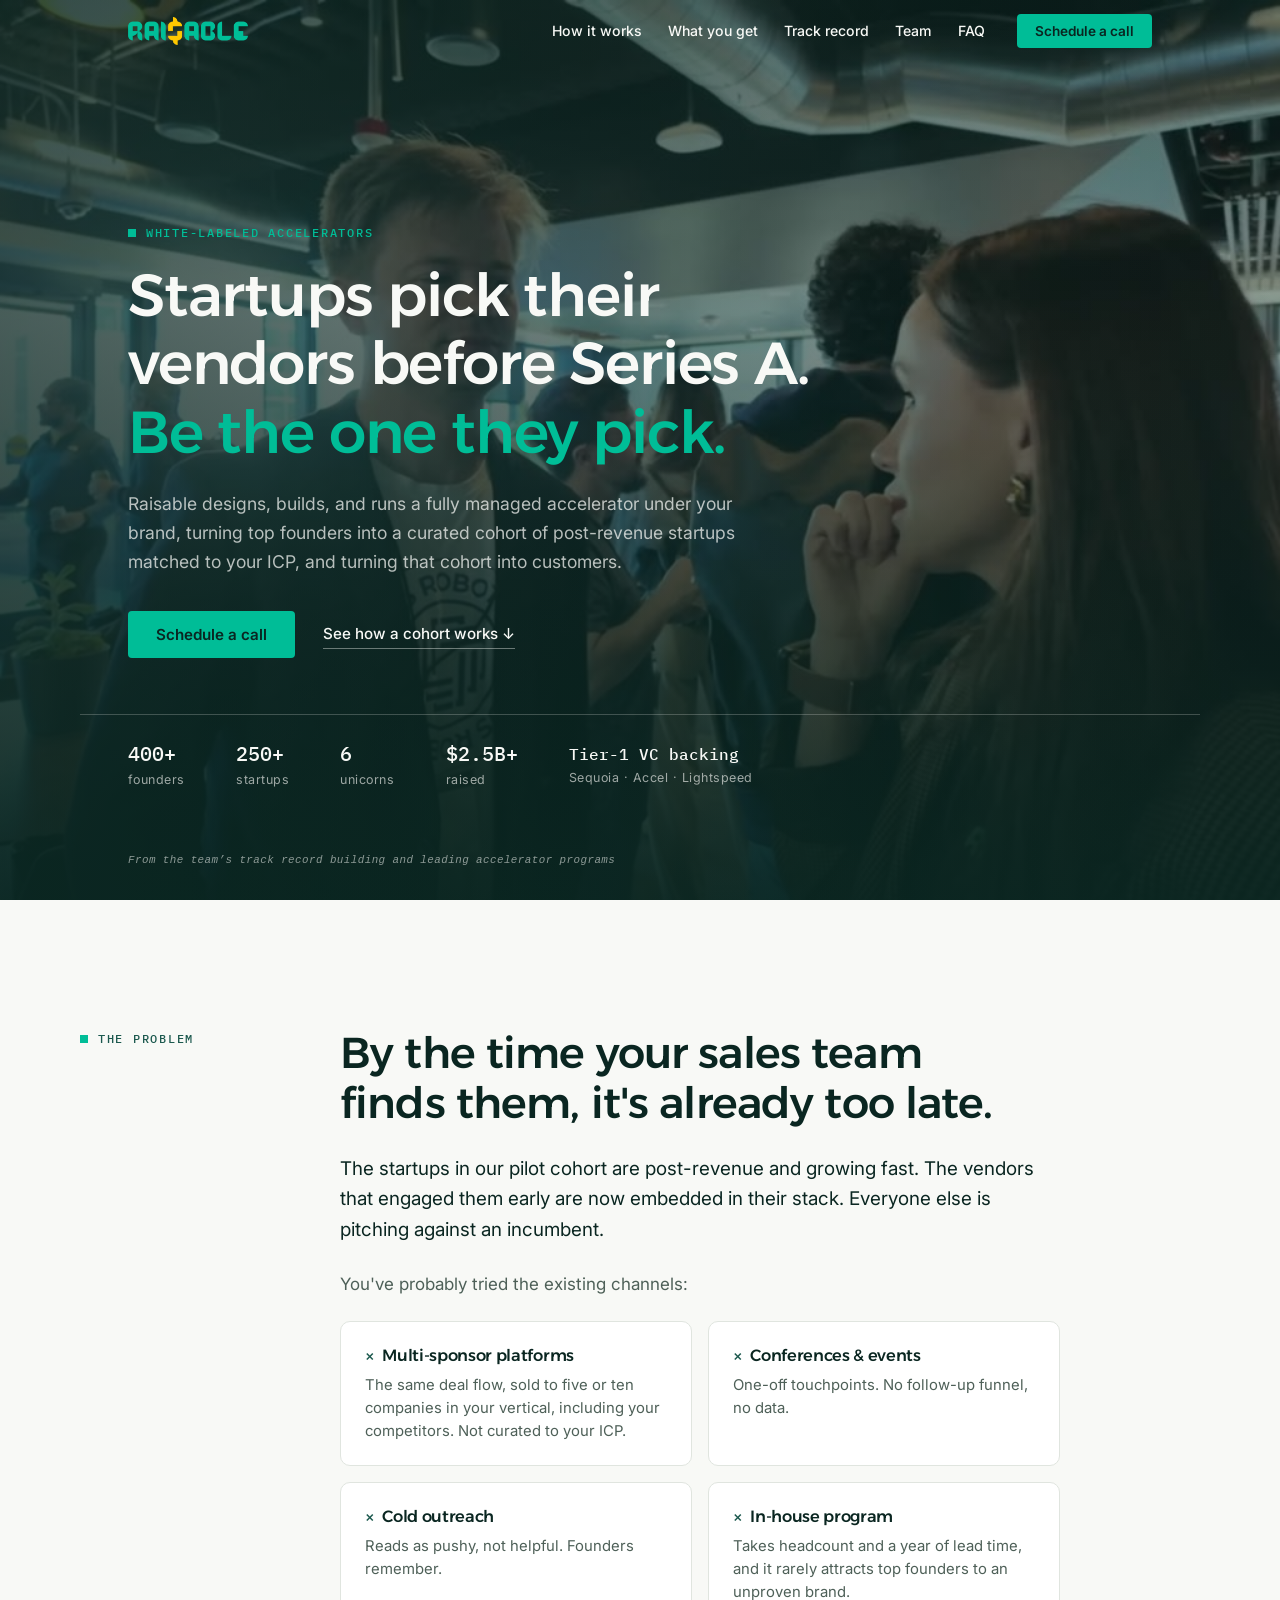
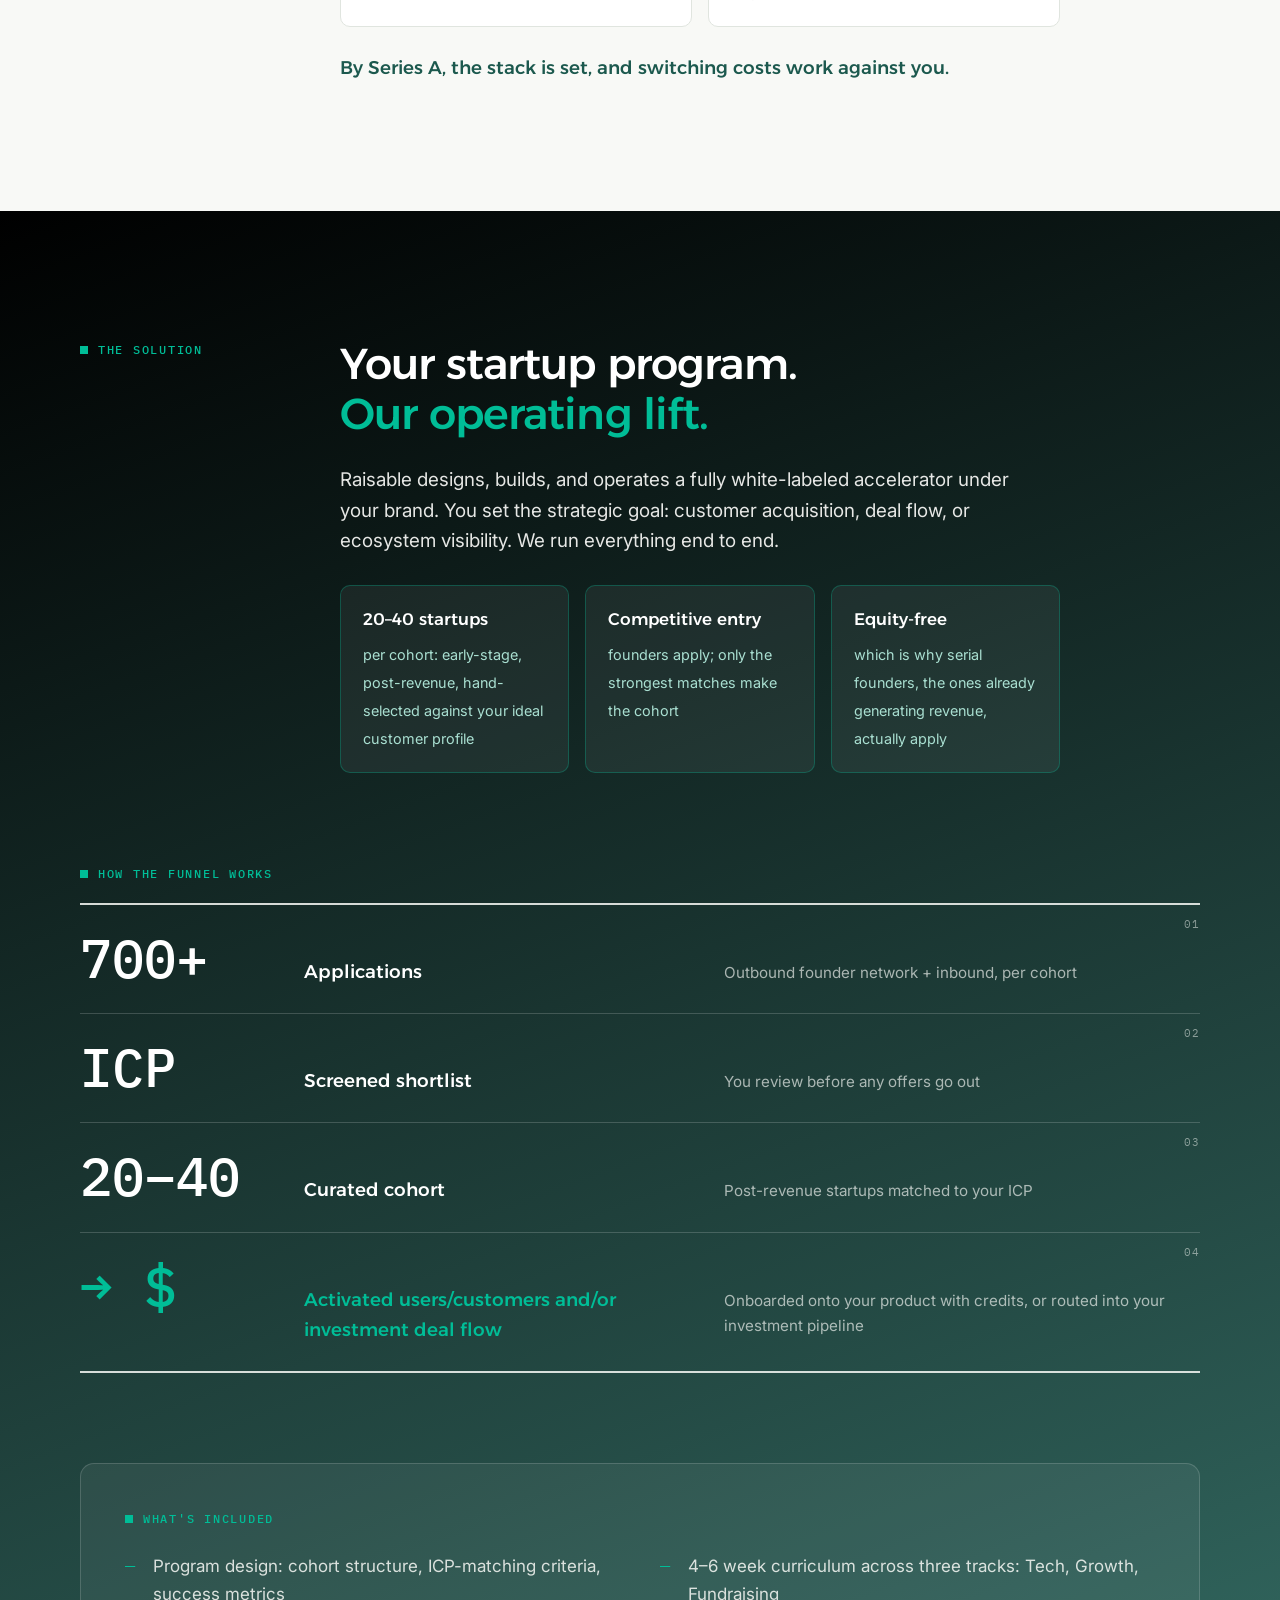
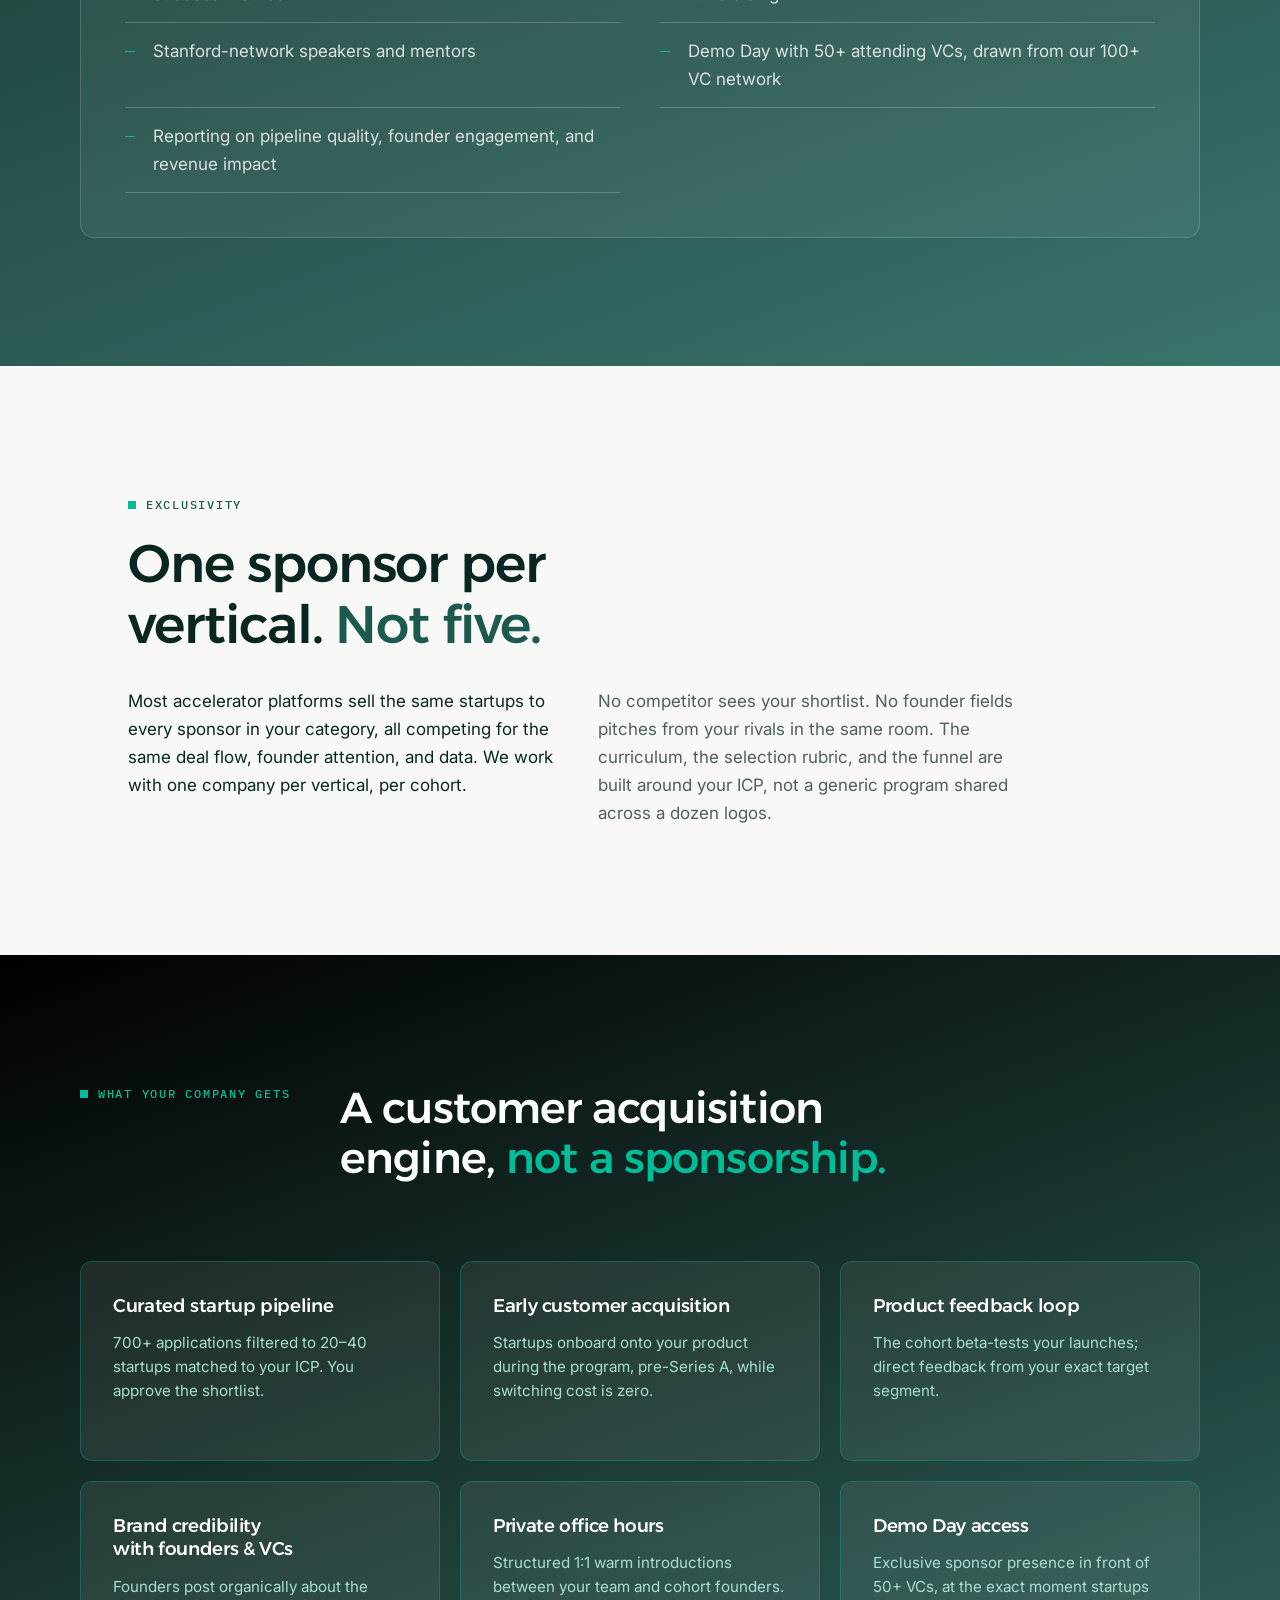
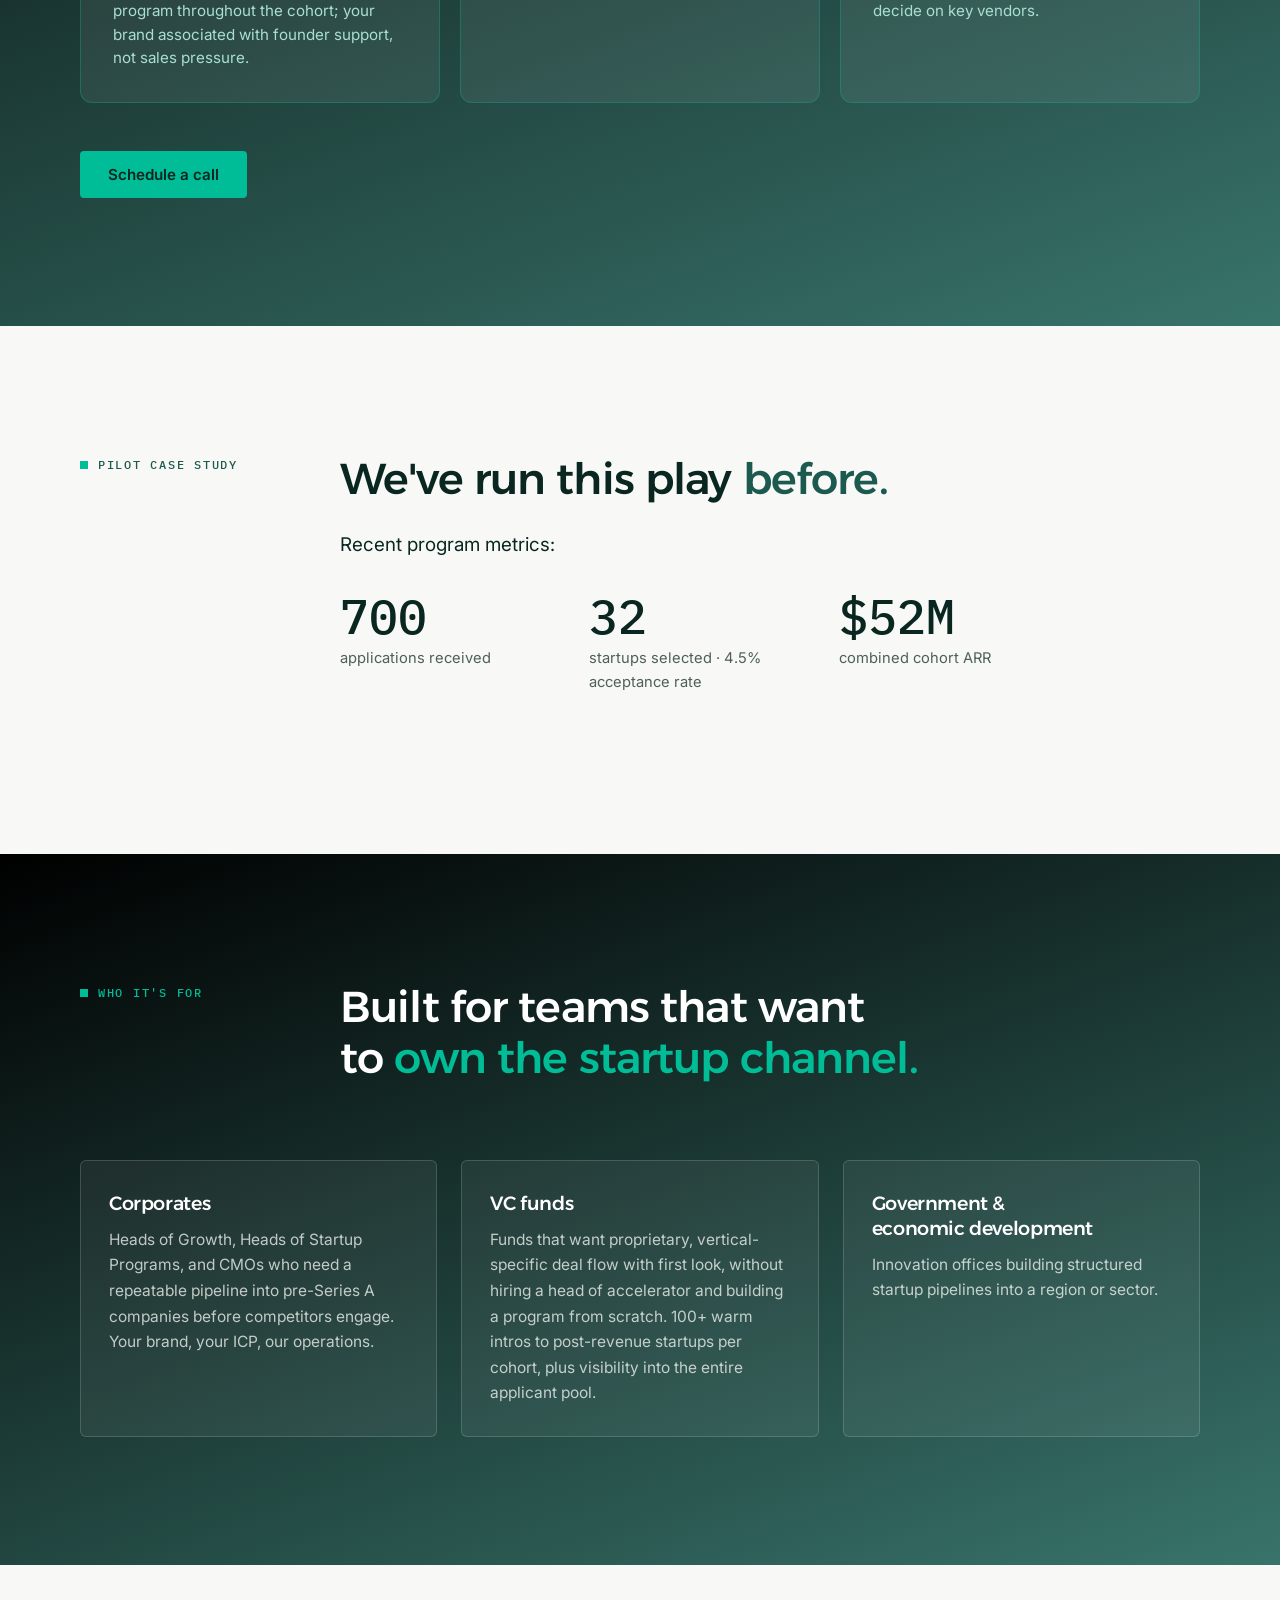
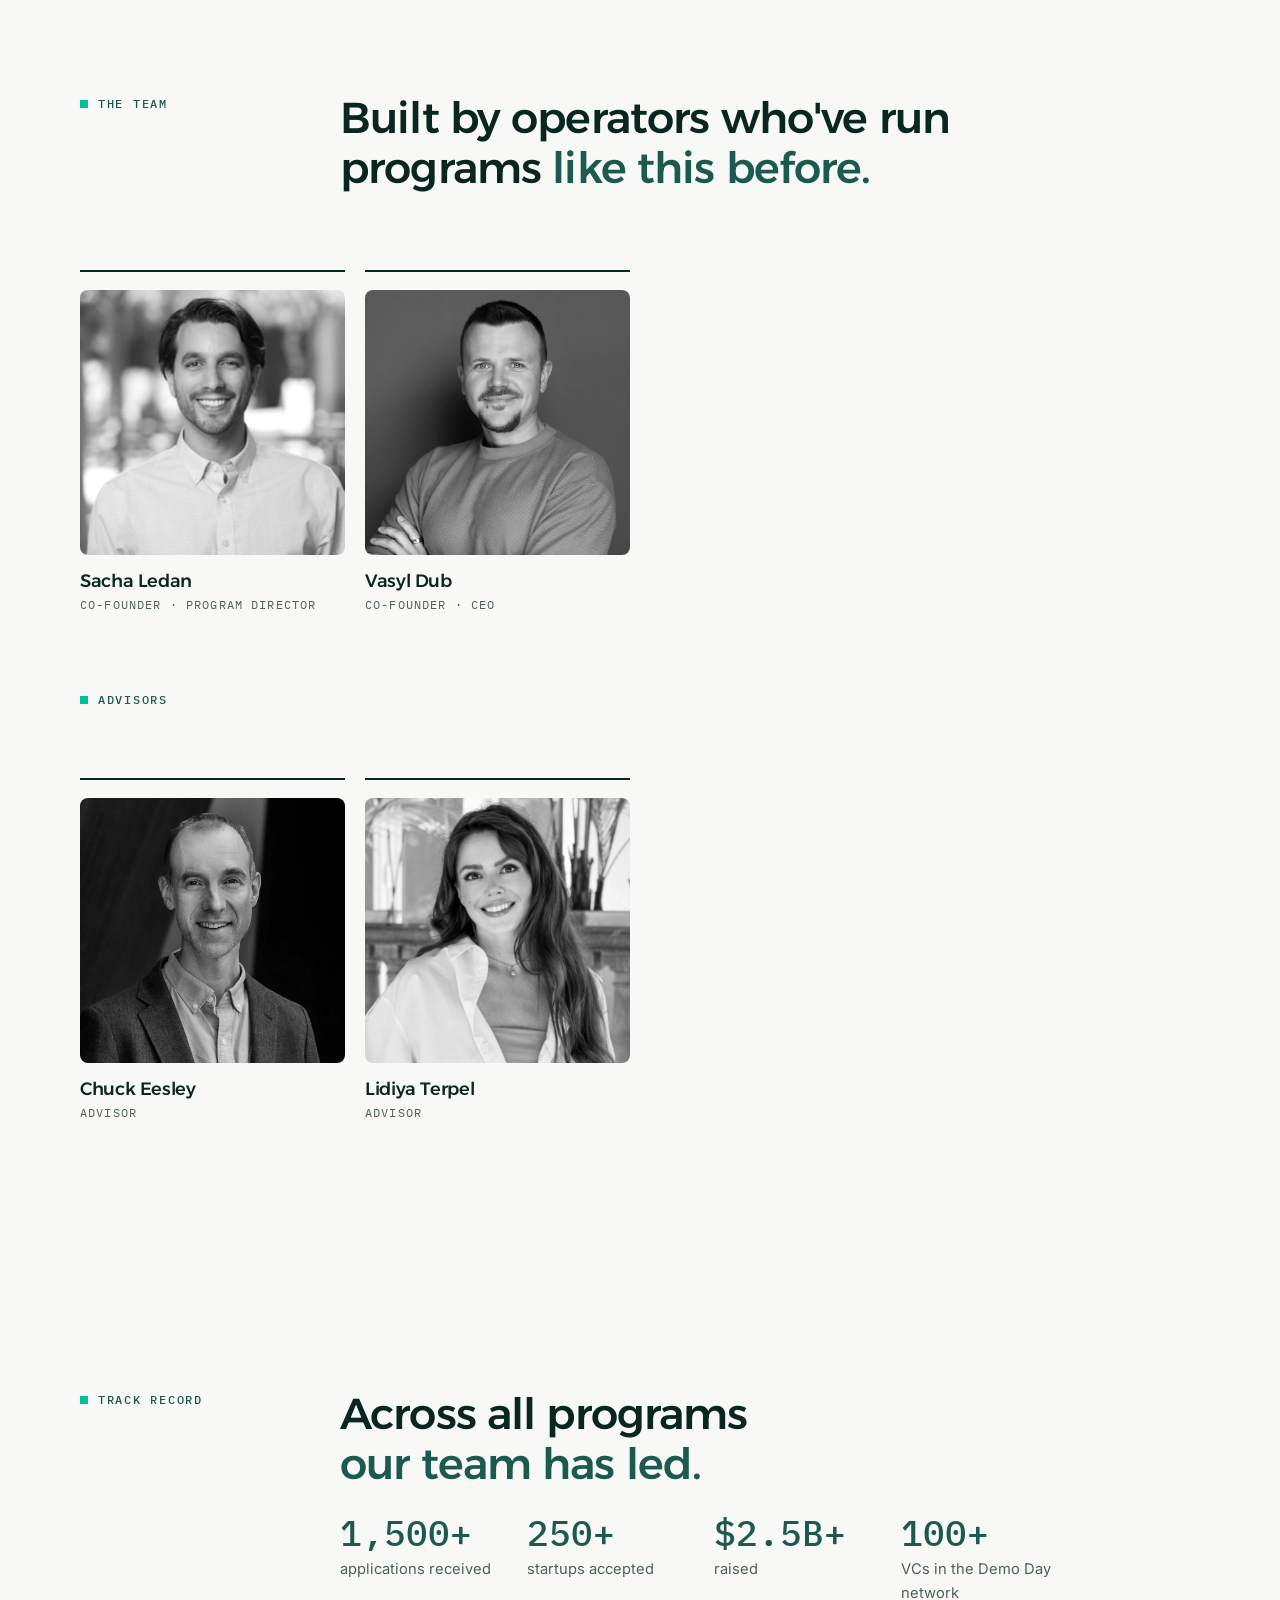
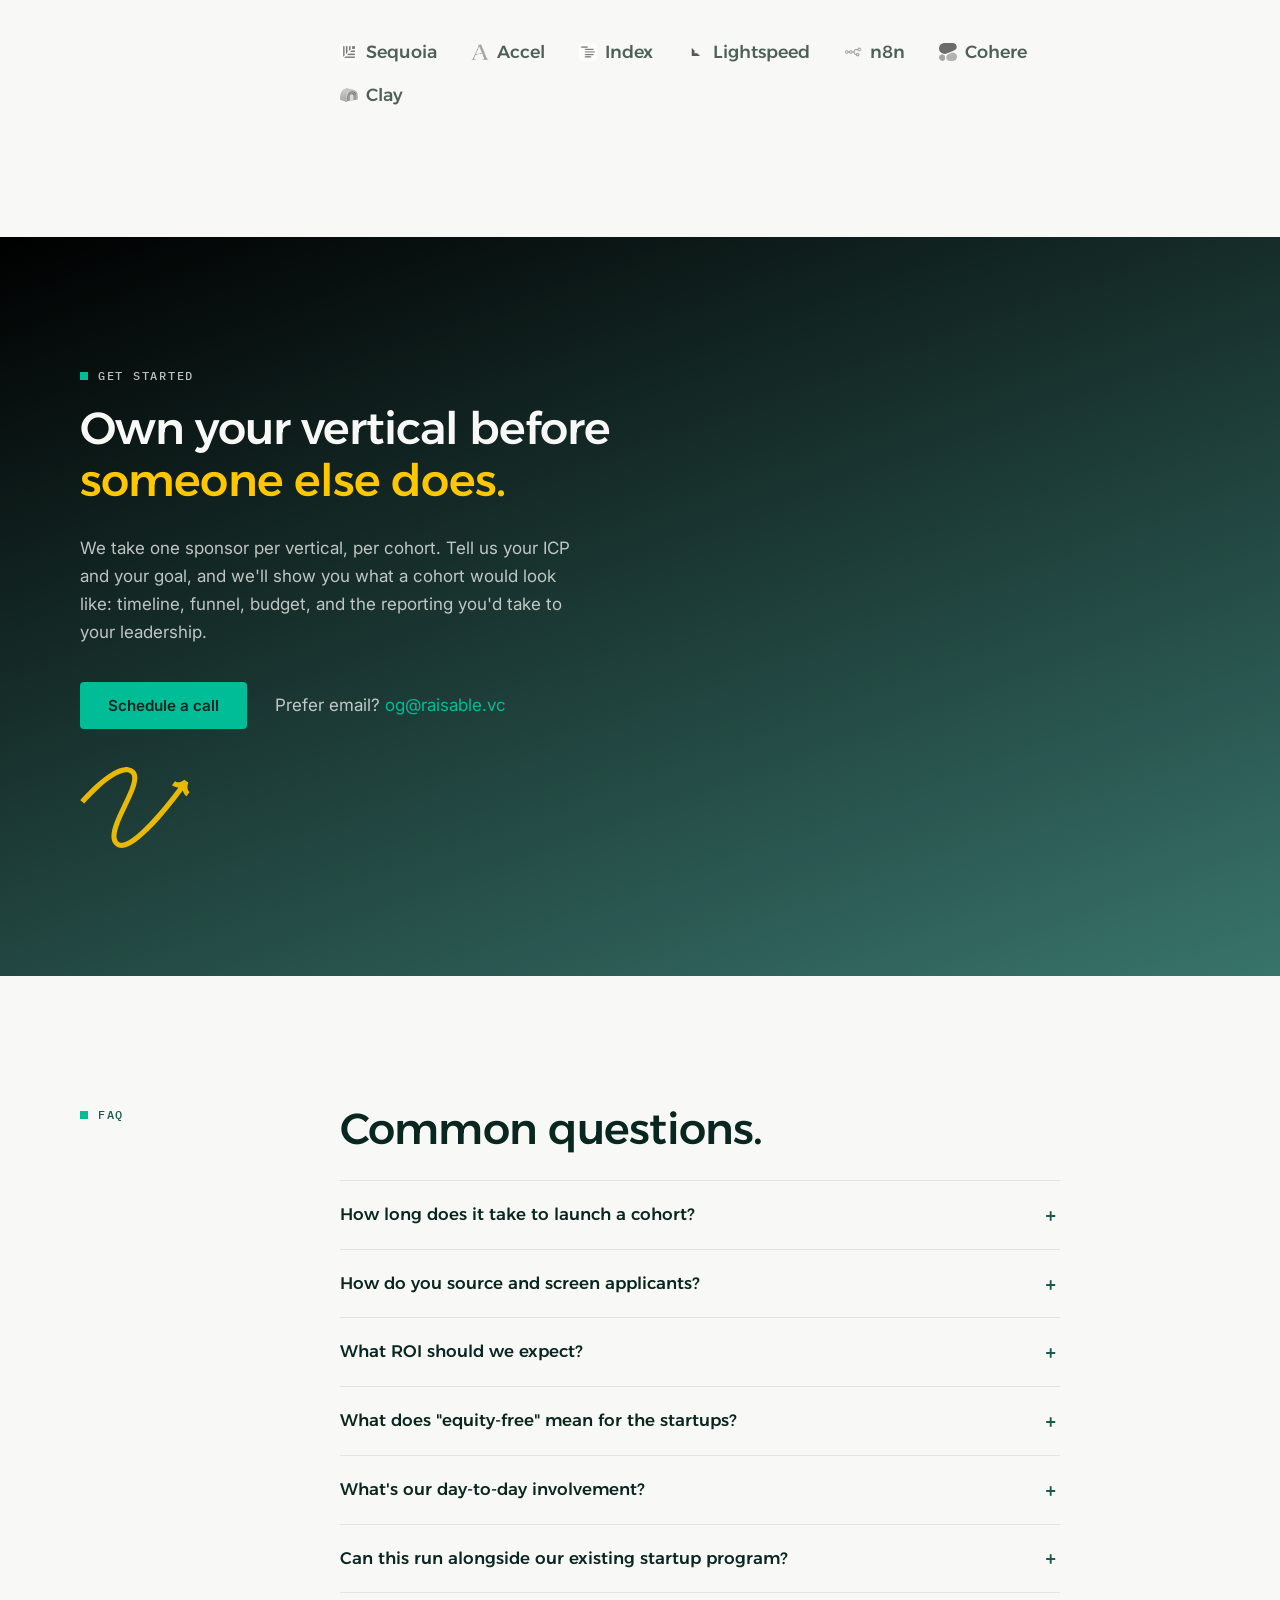
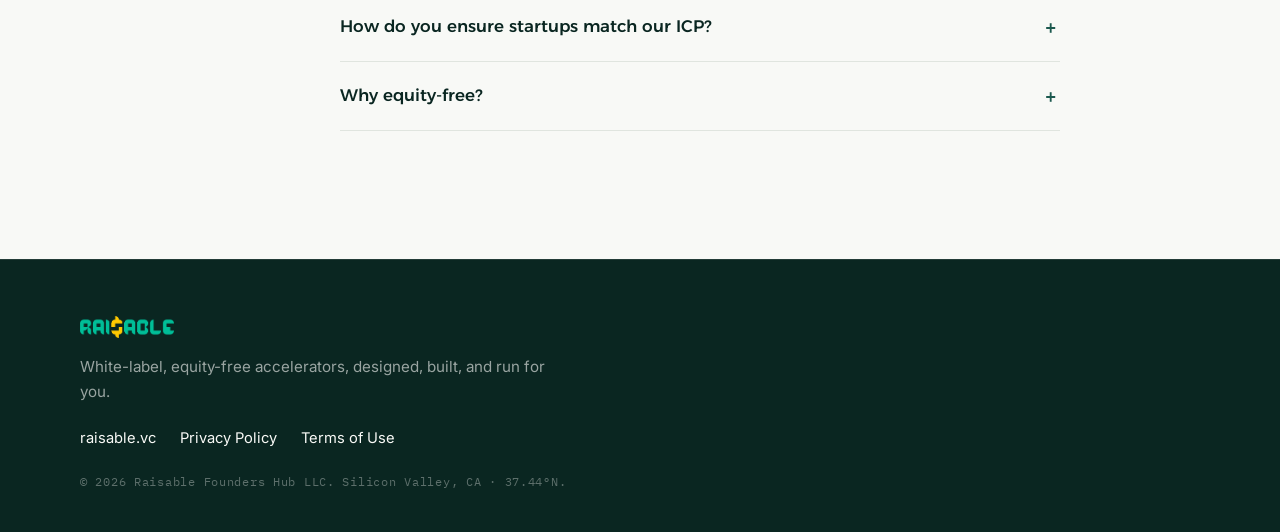
==== commit a3325950: "Team trimmed to Sacha + Vasyl; Advisors to Chuck + Lidiya Co-Authored-By: Claude Fable 5 <noreply@an" ====
--- a/index.html
+++ b/index.html
@@ -14,7 +14,7 @@
   <link rel="preconnect" href="https://fonts.googleapis.com">
   <link rel="preconnect" href="https://fonts.gstatic.com" crossorigin>
   <link href="https://fonts.googleapis.com/css2?family=Alexandria:wght@400;500;600;700&family=Inter:wght@400;500;600&family=IBM+Plex+Mono:wght@400;500&display=swap" rel="stylesheet">
-  <link rel="stylesheet" href="assets/css/style.css?v=4">
+  <link rel="stylesheet" href="assets/css/style.css?v=5">
 </head>
 <body>
 
@@ -338,29 +338,6 @@
             <a href="https://news.crunchbase.com/startups/silicon-valley-immigrant-founder-critical-steps-dub-alchemist/" target="_blank" rel="noopener"><img src="assets/img/CRUNCHBASE_LOGO.png" alt="" loading="lazy">Crunchbase</a>
           </div>
         </article>
-        <article class="team-card" data-member-panel>
-          <span class="team-photo-wrap"><img class="team-photo" src="assets/img/TANA_IMG.jpg" alt="Tana" loading="lazy"></span>
-          <h3>Tana</h3>
-          <p class="team-role">Program Manager</p>
-          <p>Keeps partner programs running end to end: cohort onboarding, events, and
-            making sure every founder and partner gets an answer.</p>
-                    <a class="li-link" href="https://www.linkedin.com/in/tetiana-dub-43119a1ab/" target="_blank" rel="noopener" aria-label="Tana on LinkedIn"><img src="assets/img/LG_LINKEDIN_ICON.svg" alt="LinkedIn" loading="lazy"></a>
-<div class="team-exp">
-            <a href="https://raisable.vc/" target="_blank" rel="noopener"><img src="assets/img/logo.png" alt="" loading="lazy">Raisable</a>
-          </div>
-        </article>
-        <article class="team-card" data-member-panel>
-          <span class="team-photo-wrap"><img class="team-photo" src="assets/img/RAY_IMG.jpg" alt="Ray, AI teammate" loading="lazy"></span>
-          <h3>Ray</h3>
-          <p class="team-role">AI Manager · Operations Lead</p>
-          <p>Our AI teammate. Handles scheduling, application processing, and program logistics,
-            so the humans can spend their time on founders and partners, not spreadsheets.</p>
-          <div class="team-exp">
-            <a href="https://claude.ai/" target="_blank" rel="noopener"><img src="assets/img/AI_CLAUDE.svg" alt="" loading="lazy">Claude</a>
-            <a href="https://openai.com/" target="_blank" rel="noopener"><img src="assets/img/AI_OPENAI.svg" alt="" loading="lazy">OpenAI</a>
-            <a href="https://openclaw.ai/" target="_blank" rel="noopener"><img src="assets/img/AI_OPENCLAW.jpg" alt="" loading="lazy">OpenClaw</a>
-          </div>
-        </article>
       </div>
 
       <div class="section-grid" style="margin-top: clamp(40px, 5vw, 64px)">
@@ -377,16 +354,6 @@
                     <a class="li-link" href="https://www.linkedin.com/in/eesley/" target="_blank" rel="noopener" aria-label="Chuck Eesley on LinkedIn"><img src="assets/img/LG_LINKEDIN_ICON.svg" alt="LinkedIn" loading="lazy"></a>
 <div class="team-exp">
             <a href="https://stvp.stanford.edu/" target="_blank" rel="noopener"><img src="assets/img/STANFORD_LOGO.avif" alt="" loading="lazy">Stanford&nbsp;STVP</a>
-          </div>
-        </article>
-        <article class="team-card" data-member-panel>
-          <span class="team-photo-wrap"><img class="team-photo" src="assets/img/EUGENE_IMG.jpg" alt="Eugene Malobrodsky" loading="lazy"></span>
-          <h3>Eugene Malobrodsky</h3>
-          <p class="team-role">Advisor</p>
-          <p>Managing Partner at One Way Ventures.</p>
-                    <a class="li-link" href="https://www.linkedin.com/in/afeugene/" target="_blank" rel="noopener" aria-label="Eugene Malobrodsky on LinkedIn"><img src="assets/img/LG_LINKEDIN_ICON.svg" alt="LinkedIn" loading="lazy"></a>
-<div class="team-exp">
-            <a href="https://www.onewayvc.com/" target="_blank" rel="noopener"><img src="assets/img/VC_ONEWAY.png" alt="" loading="lazy">One&nbsp;Way&nbsp;Ventures</a>
           </div>
         </article>
         <article class="team-card" data-member-panel>
@@ -569,6 +536,6 @@
     </form>
   </dialog>
 
-  <script src="assets/js/main.js?v=4"></script>
+  <script src="assets/js/main.js?v=5"></script>
 </body>
 </html>
